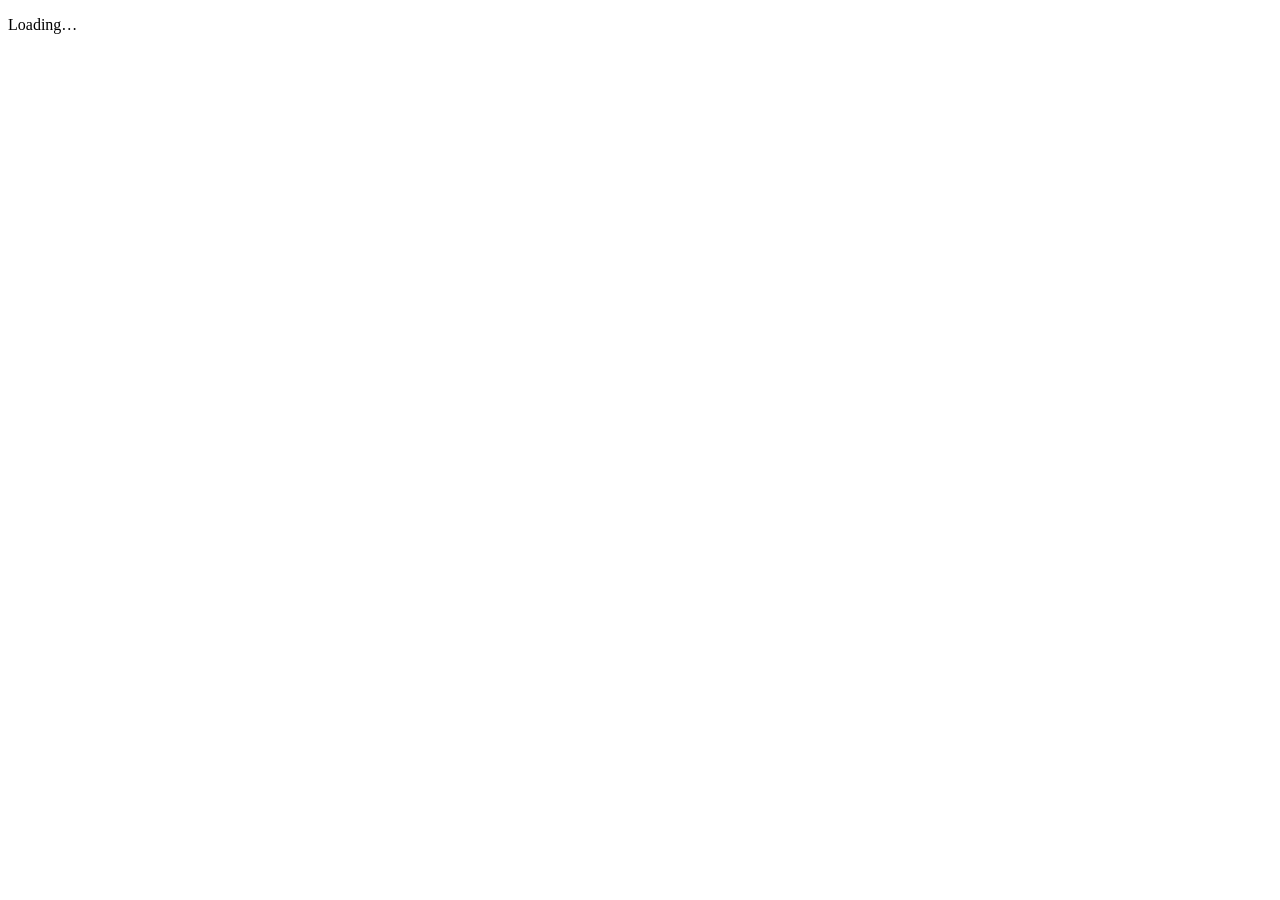
==== index.html @ d28cc846 "Add files via upload" ====
<!doctype html>
<html lang="en">
<head>
<meta charset="utf-8">
<meta name="viewport" content="width=device-width,initial-scale=1">
<meta name="theme-color" content="#0f1f3d">
<title>Uganda Smart Learning – S1 to S6 learning, exam practice and AI tutor</title>
<meta name="description" content="Learning notes, past-paper practice, timed exams and a voice tutor for Ugandan secondary students, S1 to S6.">
<link rel="stylesheet" href="css/style.css">
</head>
<body>
<main id="main" class="container" tabindex="-1"><p class="muted">Loading…</p></main>
<noscript><p class="container">Please enable JavaScript to use Uganda Smart Learning.</p></noscript>
<script src="js/data.js"></script>
<script src="js/app.js"></script>
<script src="js/p-index.js"></script>
</body>
</html>
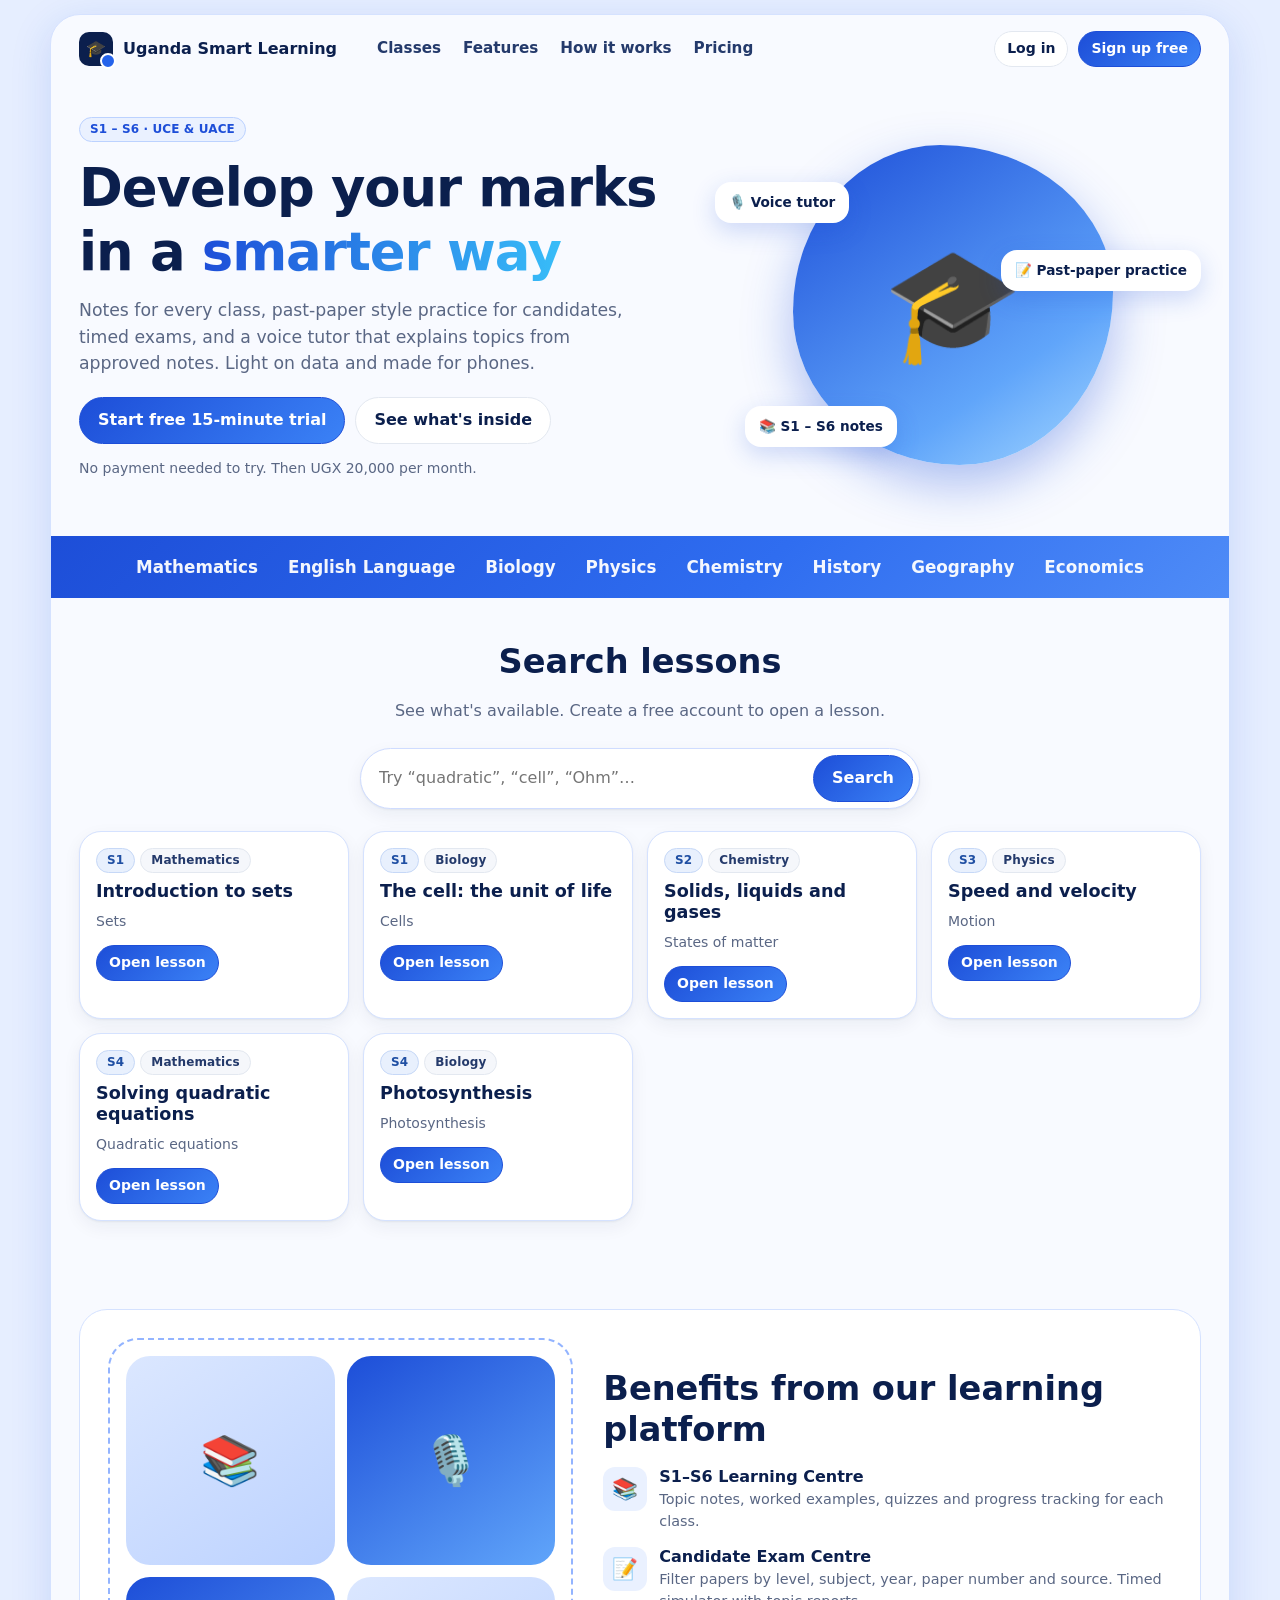
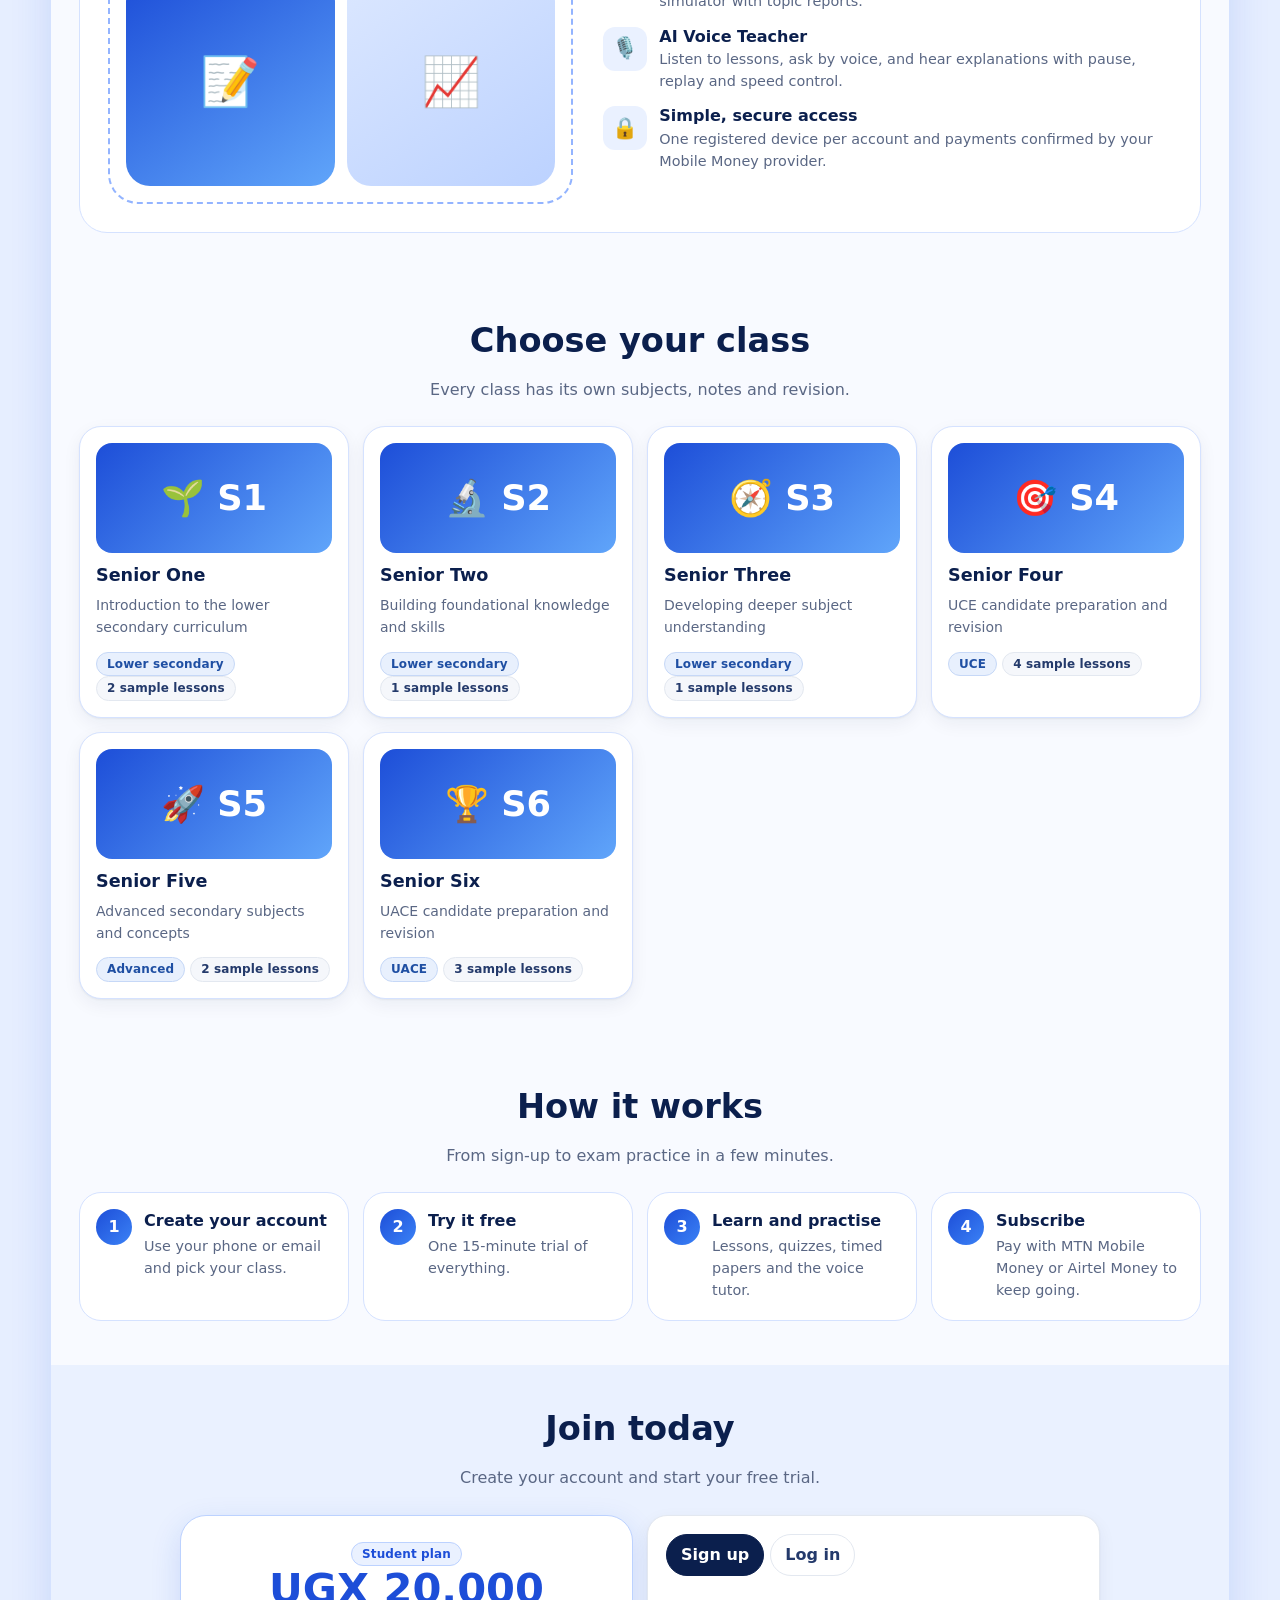
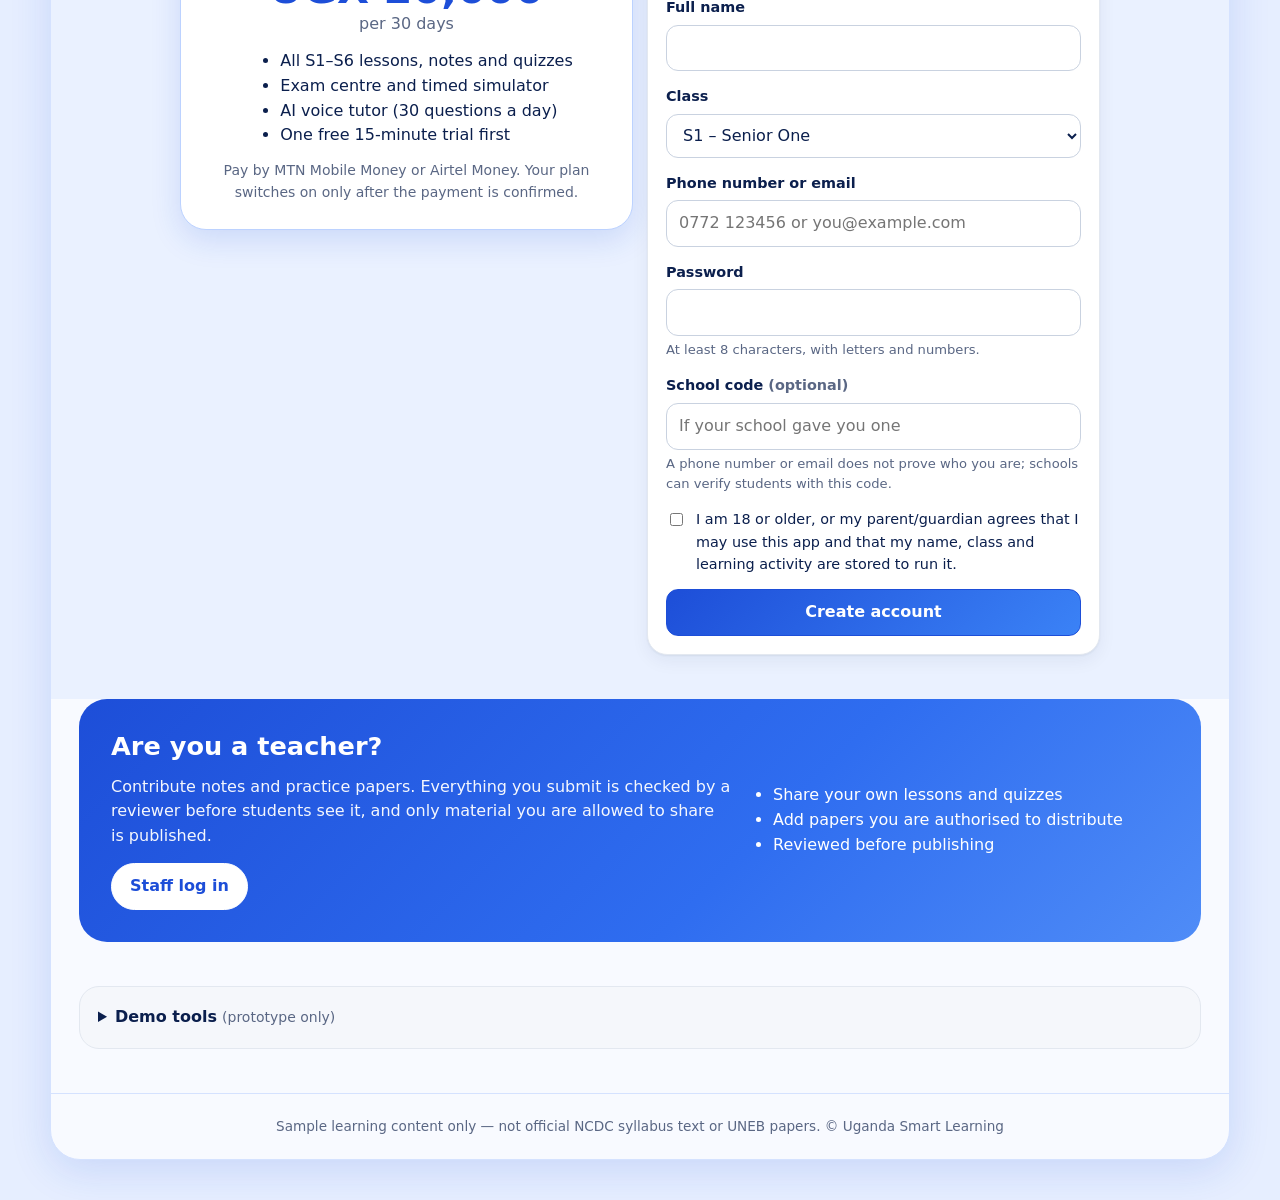
==== commit 3a85ff92: "Add files via upload" ====
--- a/index.html
+++ b/index.html
@@ -6,13 +6,1118 @@
 <meta name="theme-color" content="#0f1f3d">
 <title>Uganda Smart Learning – S1 to S6 learning, exam practice and AI tutor</title>
 <meta name="description" content="Learning notes, past-paper practice, timed exams and a voice tutor for Ugandan secondary students, S1 to S6.">
-<link rel="stylesheet" href="css/style.css">
+<style>
+/* Uganda Smart Learning — shared styles. System fonts only (low bandwidth). */
+:root{
+  --navy:#0b1f4d; --navy-2:#243a6b; --orange:#2563eb; --orange-d:#1d4ed8; --orange-soft:#eaf1ff; /* 'orange' names kept for code compatibility; the accent is now blue */
+  --bg:#ffffff; --soft:#f5f7fb; --line:#e3e8f0; --muted:#5a6784; --ok:#16794a; --ok-soft:#e6f6ee;
+  --bad:#b42318; --bad-soft:#fdecea; --warn:#8a5a00; --warn-soft:#fff6dd; --info:#1f4fa3; --info-soft:#e8f0fd;
+  --r:20px; --shadow:0 1px 2px rgba(15,31,61,.06),0 6px 18px rgba(15,31,61,.06);
+}
+*{box-sizing:border-box}
+html{-webkit-text-size-adjust:100%}
+body{margin:0;background:var(--bg);color:var(--navy);font:16px/1.55 system-ui,-apple-system,"Segoe UI",Roboto,"Helvetica Neue",Arial,sans-serif}
+h1,h2,h3,h4{line-height:1.2;margin:0 0 .5em;color:var(--navy)}
+h1{font-size:clamp(1.6rem,4.5vw,2.4rem)} h2{font-size:clamp(1.25rem,3vw,1.6rem)} h3{font-size:1.1rem}
+p{margin:0 0 .9em} a{color:var(--orange-d)} img{max-width:100%}
+.muted{color:var(--muted)} .small{font-size:.875rem} .center{text-align:center} .right{text-align:right}
+:focus-visible{outline:3px solid var(--orange);outline-offset:2px;border-radius:6px}
+.skip{position:absolute;left:-999px;top:0;background:var(--navy);color:#fff;padding:.6rem 1rem;z-index:100}
+.skip:focus{left:8px;top:8px}
+.container{width:100%;max-width:1100px;margin:0 auto;padding:0 16px}
+main.container{padding-top:20px;padding-bottom:96px;min-height:70vh}
+
+/* top bar */
+.topbar{position:sticky;top:0;z-index:40;background:#fff;border-bottom:1px solid var(--line)}
+.topbar .container{display:flex;align-items:center;gap:14px;min-height:60px}
+.brand{display:flex;align-items:center;gap:10px;font-weight:800;color:var(--navy);text-decoration:none;white-space:nowrap}
+.logo{width:34px;height:34px;border-radius:10px;background:var(--navy);color:#fff;display:grid;place-items:center;font-size:1rem;position:relative}
+.logo::after{content:"";position:absolute;right:-3px;bottom:-3px;width:12px;height:12px;border-radius:50%;background:var(--orange);border:2px solid #fff}
+.nav{display:flex;gap:4px;margin-left:12px;flex:1}
+.nav a{padding:8px 12px;border-radius:10px;color:var(--navy-2);text-decoration:none;font-weight:600;font-size:.95rem}
+.nav a:hover{background:var(--soft)} .nav a[aria-current=page]{background:var(--orange-soft);color:var(--orange-d)}
+.top-right{margin-left:auto;display:flex;align-items:center;gap:10px}
+.pill{display:inline-flex;align-items:center;gap:6px;padding:6px 12px;border-radius:999px;font-weight:700;font-size:.85rem;text-decoration:none;border:1px solid var(--line);background:var(--soft);color:var(--navy)}
+.pill.trial{background:var(--warn-soft);border-color:#f3dfa0;color:var(--warn)}
+.pill.paid{background:var(--ok-soft);border-color:#b8e3cc;color:var(--ok)}
+.pill.expired,.pill.ready{background:var(--orange-soft);border-color:#bcd2ff;color:var(--orange-d)}
+.bottomnav{display:none}
+@media (max-width:820px){
+  .nav{display:none}
+  .bottomnav{display:grid;grid-template-columns:repeat(5,1fr);position:fixed;left:0;right:0;bottom:0;background:#fff;border-top:1px solid var(--line);z-index:40;padding-bottom:env(safe-area-inset-bottom)}
+  .bottomnav a{display:flex;flex-direction:column;align-items:center;gap:2px;padding:8px 2px;min-height:56px;font-size:.72rem;font-weight:700;color:var(--muted);text-decoration:none}
+  .bottomnav a span{font-size:1.25rem;line-height:1}
+  .bottomnav a[aria-current=page]{color:var(--orange-d)}
+  .brand small{display:none}
+}
+
+/* cards, grid */
+.card{background:#fff;border:1px solid var(--line);border-radius:var(--r);padding:18px;box-shadow:var(--shadow)}
+.card.flat{box-shadow:none} .card.soft{background:var(--soft);box-shadow:none}
+.card.accent{border-color:#bcd2ff;background:linear-gradient(135deg,#eaf1ff,#f6f9ff);box-shadow:none}
+.grid{display:grid;gap:14px} .g2{grid-template-columns:repeat(2,1fr)} .g3{grid-template-columns:repeat(3,1fr)} .g4{grid-template-columns:repeat(4,1fr)}
+.auto{grid-template-columns:repeat(auto-fill,minmax(240px,1fr))}
+@media (max-width:820px){.g3,.g4{grid-template-columns:repeat(2,1fr)}}
+@media (max-width:560px){.g2,.g3,.g4{grid-template-columns:1fr}.g-keep2{grid-template-columns:repeat(2,1fr)!important}}
+.row{display:flex;gap:10px;align-items:center;flex-wrap:wrap} .between{justify-content:space-between}
+.stack>*+*{margin-top:14px} .mt{margin-top:16px} .mt2{margin-top:28px} .mb0{margin-bottom:0}
+.stat{padding:14px 16px;border:1px solid var(--line);border-radius:14px;background:#fff}
+.stat b{display:block;font-size:1.6rem;line-height:1.1} .stat span{color:var(--muted);font-size:.85rem}
+
+/* buttons & forms */
+.btn{display:inline-flex;align-items:center;justify-content:center;gap:8px;min-height:44px;padding:10px 18px;border-radius:12px;border:1px solid var(--navy);background:var(--navy);color:#fff;font:inherit;font-weight:700;cursor:pointer;text-decoration:none}
+.btn:hover{background:var(--navy-2)} .btn.orange{background:linear-gradient(135deg,#1d4ed8,#3b82f6);border-color:#1d4ed8} .btn.orange:hover{background:linear-gradient(135deg,#1e40af,#2563eb)}
+.btn.ghost{background:#fff;color:var(--navy);border-color:var(--line)} .btn.ghost:hover{background:var(--soft)}
+.btn.danger{background:var(--bad);border-color:var(--bad)} .btn.sm{min-height:36px;padding:6px 12px;font-size:.875rem;border-radius:10px}
+.btn[disabled]{opacity:.5;cursor:not-allowed} .btn.block{width:100%}
+label{display:block;font-weight:700;font-size:.9rem;margin:0 0 6px}
+input,select,textarea{width:100%;min-height:44px;padding:10px 12px;border:1px solid #c9d2e0;border-radius:12px;background:#fff;color:var(--navy);font:inherit}
+textarea{min-height:110px;resize:vertical} input[type=checkbox],input[type=radio]{width:auto;min-height:0;accent-color:var(--orange)}
+.field{margin-bottom:14px} .check{display:flex;gap:10px;align-items:flex-start;font-weight:500} .check input{margin-top:5px}
+.hint{font-size:.82rem;color:var(--muted);margin-top:4px}
+.tabs{display:flex;gap:6px;overflow-x:auto;padding-bottom:6px;margin-bottom:14px;-webkit-overflow-scrolling:touch}
+.tab{white-space:nowrap;min-height:40px;padding:8px 14px;border:1px solid var(--line);background:#fff;border-radius:999px;font:inherit;font-weight:700;color:var(--navy-2);cursor:pointer}
+.tab[aria-selected=true]{background:var(--navy);color:#fff;border-color:var(--navy)}
+
+/* badges, alerts */
+.badge{display:inline-block;padding:2px 10px;border-radius:999px;font-size:.75rem;font-weight:800;letter-spacing:.01em;background:var(--soft);color:var(--navy-2);border:1px solid var(--line);vertical-align:middle}
+.badge.ok{background:var(--ok-soft);color:var(--ok);border-color:#b8e3cc} .badge.warn{background:var(--warn-soft);color:var(--warn);border-color:#f3dfa0}
+.badge.bad{background:var(--bad-soft);color:var(--bad);border-color:#f5c2bd} .badge.info{background:var(--info-soft);color:var(--info);border-color:#c6d8f7}
+.badge.orange{background:var(--orange-soft);color:var(--orange-d);border-color:#bcd2ff}
+.alert{padding:12px 14px;border-radius:12px;border:1px solid var(--line);background:var(--soft);font-size:.92rem}
+.alert.warn{background:var(--warn-soft);border-color:#f3dfa0;color:#5f3d00} .alert.bad{background:var(--bad-soft);border-color:#f5c2bd;color:#7a1a12}
+.alert.ok{background:var(--ok-soft);border-color:#b8e3cc;color:#0e5232} .alert.info{background:var(--info-soft);border-color:#c6d8f7;color:#173a78}
+.progress{height:10px;background:var(--soft);border-radius:999px;overflow:hidden;border:1px solid var(--line)}
+.progress>i{display:block;height:100%;background:linear-gradient(90deg,#1d4ed8,#38bdf8);border-radius:999px;transition:width .3s}
+.progress.ok>i{background:var(--ok)} .progress.bad>i{background:var(--bad)}
+
+/* hero (welcome) */
+.hero{display:grid;grid-template-columns:1.15fr .85fr;gap:28px;align-items:start;padding:24px 0}
+.hero h1 span{color:var(--orange)} .hero .lead{font-size:1.1rem;color:var(--muted);max-width:34em}
+.feature{display:flex;gap:12px} .feature .ico{flex:none;width:44px;height:44px;border-radius:12px;background:var(--orange-soft);display:grid;place-items:center;font-size:1.3rem}
+.feature h3{margin:0 0 2px;font-size:1rem} .feature p{margin:0;color:var(--muted);font-size:.9rem}
+@media (max-width:820px){.hero{grid-template-columns:1fr}}
+
+/* lists & tables */
+.list{list-style:none;margin:0;padding:0} .list li{padding:12px 0;border-bottom:1px solid var(--line)} .list li:last-child{border:0}
+.item{display:flex;align-items:center;gap:12px;justify-content:space-between}
+.tablewrap{overflow-x:auto;border:1px solid var(--line);border-radius:14px}
+table{border-collapse:collapse;width:100%;font-size:.9rem} th,td{padding:10px 12px;text-align:left;border-bottom:1px solid var(--line);vertical-align:top}
+th{background:var(--soft);font-size:.8rem;text-transform:uppercase;letter-spacing:.03em;color:var(--muted)} tr:last-child td{border:0}
+.subject-card{display:block;text-decoration:none;color:inherit;border:1px solid var(--line);border-radius:14px;padding:14px;background:#fff;cursor:pointer;text-align:left;font:inherit;width:100%}
+.subject-card:hover,.subject-card[aria-pressed=true]{border-color:var(--orange);background:var(--orange-soft)}
+.crumbs{font-size:.85rem;color:var(--muted);margin-bottom:8px}
+.notes h3{margin-top:1.2em} .notes ul{padding-left:1.2em} .notes .box{background:var(--soft);border-left:4px solid var(--orange);padding:10px 14px;border-radius:8px;margin:12px 0}
+
+/* modal & toast */
+.overlay{position:fixed;inset:0;background:rgba(15,31,61,.55);display:grid;place-items:center;z-index:80;padding:16px}
+.modal{background:#fff;border-radius:18px;max-width:560px;width:100%;max-height:88vh;overflow:auto;padding:22px;box-shadow:0 20px 60px rgba(0,0,0,.3)}
+.modal.wide{max-width:820px}
+#toasts{position:fixed;left:0;right:0;bottom:76px;display:flex;flex-direction:column;align-items:center;gap:8px;z-index:90;pointer-events:none;padding:0 12px}
+.toast{pointer-events:auto;background:var(--navy);color:#fff;padding:12px 16px;border-radius:12px;max-width:520px;font-size:.92rem;box-shadow:0 8px 24px rgba(0,0,0,.25)}
+.toast.bad{background:var(--bad)} .toast.ok{background:var(--ok)}
+
+/* tutor chat */
+.chat{display:flex;flex-direction:column;gap:10px;min-height:320px;max-height:56vh;overflow-y:auto;padding:12px;background:var(--soft);border-radius:14px;border:1px solid var(--line)}
+.bubble{max-width:88%;padding:10px 14px;border-radius:16px;font-size:.96rem;white-space:pre-wrap}
+.bubble.me{align-self:flex-end;background:var(--navy);color:#fff;border-bottom-right-radius:4px}
+.bubble.bot{align-self:flex-start;background:#fff;border:1px solid var(--line);border-bottom-left-radius:4px}
+.bubble .src{display:block;margin-top:8px;font-size:.8rem;color:var(--muted);border-top:1px dashed var(--line);padding-top:6px}
+.chips{display:flex;gap:8px;flex-wrap:wrap}
+.chip{min-height:38px;padding:6px 14px;border-radius:999px;border:1px solid var(--line);background:#fff;font:inherit;font-weight:700;font-size:.88rem;color:var(--navy-2);cursor:pointer}
+.chip:hover{border-color:var(--orange);background:var(--orange-soft)}
+.mic{width:48px;height:48px;border-radius:50%;border:0;background:var(--orange);color:#fff;font-size:1.3rem;cursor:pointer;flex:none}
+.mic.on{background:var(--bad);animation:pulse 1.2s infinite}
+@keyframes pulse{50%{box-shadow:0 0 0 10px rgba(180,35,24,.15)}}
+.speechbar{display:flex;gap:8px;flex-wrap:wrap;align-items:center}
+.speechbar select{width:auto;min-height:36px;padding:4px 8px}
+
+/* quiz / exam */
+.opt{display:flex;gap:10px;align-items:flex-start;padding:12px 14px;border:1px solid var(--line);border-radius:12px;margin-bottom:8px;cursor:pointer;background:#fff;font-weight:500}
+.opt:hover{border-color:var(--orange)} .opt.sel{border-color:var(--orange);background:var(--orange-soft)}
+.opt.right{border-color:var(--ok);background:var(--ok-soft)} .opt.wrong{border-color:var(--bad);background:var(--bad-soft)}
+.opt input{margin-top:5px}
+.examtop{position:sticky;top:60px;z-index:30;background:#fff;border:1px solid var(--line);border-radius:14px;padding:10px 14px;display:flex;gap:12px;align-items:center;justify-content:space-between;flex-wrap:wrap;margin-bottom:14px}
+.timer{font-variant-numeric:tabular-nums;font-weight:800;font-size:1.2rem} .timer.low{color:var(--bad)}
+.qgrid{display:grid;grid-template-columns:repeat(auto-fill,minmax(42px,1fr));gap:6px}
+.qn{min-height:42px;border-radius:10px;border:1px solid var(--line);background:#fff;font:inherit;font-weight:700;cursor:pointer}
+.qn.done{background:var(--orange-soft);border-color:#bcd2ff} .qn.cur{background:var(--navy);color:#fff;border-color:var(--navy)} .qn.flag{outline:2px solid var(--warn)}
+.exam-layout{display:grid;grid-template-columns:1fr 260px;gap:14px;align-items:start}
+@media (max-width:820px){.exam-layout{grid-template-columns:1fr}.examtop{top:60px}}
+.model{background:var(--info-soft);border:1px solid #c6d8f7;border-radius:12px;padding:12px;margin-top:8px}
+.bar{display:grid;grid-template-columns:150px 1fr 60px;gap:10px;align-items:center;margin:8px 0;font-size:.9rem}
+@media (max-width:560px){.bar{grid-template-columns:100px 1fr 48px}}
+.demo-box{border:2px dashed #b9a06a;background:#fffbe9;border-radius:14px;padding:14px}
+.hidden{display:none!important}
+@media (prefers-reduced-motion:reduce){*{animation:none!important;transition:none!important}}
+@media print{.topbar,.bottomnav,.btn{display:none!important}}
+
+/* ===== landing page (blue take on the reference design) ===== */
+body.land{background:#e6eeff}
+.land main{padding:14px 14px 40px}
+.sheet{max-width:1180px;margin:0 auto;background:#f8faff;border-radius:30px;box-shadow:0 10px 40px rgba(29,78,216,.15);overflow:hidden;border:1px solid #d5e2ff}
+.l-nav{display:flex;align-items:center;gap:16px;padding:16px 28px}
+.l-nav .links{display:flex;gap:22px;margin-left:24px;flex:1}
+.l-nav .links a{color:var(--navy-2);text-decoration:none;font-weight:600;font-size:.95rem}
+.l-nav .links a:hover{color:var(--orange-d)}
+.l-nav .btns{display:flex;gap:10px;margin-left:auto}
+.btn.pillbtn{border-radius:999px}
+.l-hero{display:grid;grid-template-columns:1.1fr .9fr;gap:20px;padding:34px 28px 44px;align-items:center}
+.l-hero h1{font-size:clamp(2rem,5vw,3.3rem);letter-spacing:-.02em;margin-bottom:14px}
+.l-hero h1 span{background:linear-gradient(90deg,#1d4ed8,#38bdf8);-webkit-background-clip:text;background-clip:text;color:transparent}
+.l-hero .lead{color:var(--muted);font-size:1.08rem;max-width:32em}
+.l-art{position:relative;min-height:340px;display:grid;place-items:center}
+.l-art .blob{width:min(320px,80%);aspect-ratio:1;border-radius:46% 54% 48% 52%/52% 46% 54% 48%;background:linear-gradient(145deg,#1d4ed8,#60a5fa 70%,#a5d8ff);display:grid;place-items:center;font-size:7rem;box-shadow:0 20px 50px rgba(29,78,216,.35)}
+.l-art .fl{position:absolute;background:#fff;border-radius:16px;padding:10px 14px;box-shadow:0 8px 24px rgba(29,78,216,.2);font-weight:700;font-size:.85rem;display:flex;gap:8px;align-items:center}
+.fl.a{left:2%;top:14%}.fl.b{right:0;top:34%}.fl.c{left:8%;bottom:8%}
+.band{background:linear-gradient(135deg,#1d4ed8,#2f6df0 60%,#4f8cf7);color:#fff;padding:18px 28px;display:flex;gap:10px 30px;flex-wrap:wrap;justify-content:center;align-items:center;font-weight:800;font-size:1.05rem}
+.band span{opacity:.95}
+.l-sec{padding:44px 28px}
+.l-sec h2{font-size:clamp(1.5rem,3.5vw,2.1rem);text-align:center}
+.l-sec .sub{text-align:center;color:var(--muted);max-width:40em;margin:0 auto 24px}
+.searchbar{display:flex;gap:10px;max-width:560px;margin:0 auto 22px;background:#fff;border:1px solid #cfdcff;border-radius:999px;padding:6px 6px 6px 18px;box-shadow:var(--shadow)}
+.searchbar input{border:0;min-height:40px;padding:0;background:transparent;box-shadow:none}
+.searchbar input:focus{outline:none}
+.benefit{display:grid;grid-template-columns:.9fr 1.1fr;gap:30px;align-items:center;background:#fff;border:1px solid #d5e2ff;border-radius:28px;padding:28px}
+.artgrid{display:grid;grid-template-columns:1fr 1fr;gap:12px;padding:16px;border:2px dashed #93b4ff;border-radius:30px}
+.artgrid div{aspect-ratio:1;border-radius:24px;display:grid;place-items:center;font-size:3rem;background:linear-gradient(145deg,#dbe7ff,#bcd2ff)}
+.artgrid div:nth-child(2),.artgrid div:nth-child(3){background:linear-gradient(145deg,#1d4ed8,#60a5fa);color:#fff}
+.benefit .feature+.feature{margin-top:14px}
+.ccard{background:#fff;border:1px solid #d5e2ff;border-radius:22px;padding:16px;box-shadow:var(--shadow)}
+.ccard .thumb{height:110px;border-radius:16px;background:linear-gradient(135deg,#1d4ed8,#60a5fa);color:#fff;display:grid;place-items:center;font-size:2.2rem;font-weight:800;margin-bottom:12px}
+.steps{counter-reset:s}
+.step{background:#fff;border:1px solid #d5e2ff;border-radius:22px;padding:18px 18px 18px 64px;position:relative}
+.step::before{counter-increment:s;content:counter(s);position:absolute;left:16px;top:16px;width:36px;height:36px;border-radius:50%;background:linear-gradient(135deg,#1d4ed8,#3b82f6);color:#fff;display:grid;place-items:center;font-weight:800}
+.step h3{margin:0 0 4px;font-size:1rem}.step p{margin:0;color:var(--muted);font-size:.9rem}
+.cta{margin:0 28px 44px;border-radius:28px;background:linear-gradient(135deg,#1d4ed8,#2f6df0 60%,#4f8cf7);color:#fff;padding:32px;display:grid;grid-template-columns:1.2fr .8fr;gap:24px;align-items:center}
+.cta h2,.cta h3{color:#fff;text-align:left}.cta p{opacity:.95}
+.cta .btn.ghost{background:#fff;color:var(--orange-d);border-color:#fff}
+.cta ul{margin:0;padding-left:1.1em}
+.price{background:#fff;border:1px solid #bcd2ff;border-radius:26px;padding:26px;text-align:center;box-shadow:0 10px 30px rgba(29,78,216,.15)}
+.price b.big{font-size:2.6rem;display:block;color:var(--orange-d);line-height:1.1}
+.price ul{text-align:left;display:inline-block;margin:12px 0}
+#join{scroll-margin-top:16px;background:#eaf1ff}
+.l-foot{padding:22px 28px;text-align:center;color:var(--muted);font-size:.85rem;border-top:1px solid #d5e2ff}
+@media (max-width:860px){.l-nav .links{display:none}.l-nav{padding:14px 16px}.l-hero,.benefit,.cta{grid-template-columns:1fr}.l-hero{padding:20px 16px 30px}.l-sec{padding:34px 16px}.cta{margin:0 14px 30px;padding:24px}.l-art{min-height:280px}.l-art .blob{font-size:5rem}}
+
+</style>
 </head>
 <body>
 <main id="main" class="container" tabindex="-1"><p class="muted">Loading…</p></main>
 <noscript><p class="container">Please enable JavaScript to use Uganda Smart Learning.</p></noscript>
-<script src="js/data.js"></script>
-<script src="js/app.js"></script>
-<script src="js/p-index.js"></script>
+<script>
+/* Uganda Smart Learning — SAMPLE seed content.
+   Everything here is demo material written for this prototype. It is NOT official NCDC syllabus text,
+   NOT a UNEB paper and NOT an official marking scheme. Replace through the Admin dashboard. */
+(function (r) {
+  const SAMPLE = 'Sample content (not official)';
+  const classes = [
+    { id: 'S1', name: 'Senior One', level: 'Lower secondary', focus: 'Introduction to the lower secondary curriculum' },
+    { id: 'S2', name: 'Senior Two', level: 'Lower secondary', focus: 'Building foundational knowledge and skills' },
+    { id: 'S3', name: 'Senior Three', level: 'Lower secondary', focus: 'Developing deeper subject understanding' },
+    { id: 'S4', name: 'Senior Four', level: 'UCE', focus: 'UCE candidate preparation and revision' },
+    { id: 'S5', name: 'Senior Five', level: 'Advanced', focus: 'Advanced secondary subjects and concepts' },
+    { id: 'S6', name: 'Senior Six', level: 'UACE', focus: 'UACE candidate preparation and revision' }
+  ];
+  // Subject catalogue is configurable in Admin → Catalogue. This is only a starting point.
+  const subjects = [
+    { id: 'math', name: 'Mathematics', classes: ['S1', 'S2', 'S3', 'S4', 'S5', 'S6'] },
+    { id: 'eng', name: 'English Language', classes: ['S1', 'S2', 'S3', 'S4'] },
+    { id: 'bio', name: 'Biology', classes: ['S1', 'S2', 'S3', 'S4', 'S5', 'S6'] },
+    { id: 'phy', name: 'Physics', classes: ['S1', 'S2', 'S3', 'S4', 'S5', 'S6'] },
+    { id: 'chem', name: 'Chemistry', classes: ['S1', 'S2', 'S3', 'S4', 'S5', 'S6'] },
+    { id: 'hist', name: 'History', classes: ['S1', 'S2', 'S3', 'S4'] },
+    { id: 'geo', name: 'Geography', classes: ['S1', 'S2', 'S3', 'S4'] },
+    { id: 'econ', name: 'Economics', classes: ['S5', 'S6'] },
+    { id: 'gp', name: 'General Paper', classes: ['S5', 'S6'] }
+  ];
+  const orgs = [
+    { id: 'o_usl', name: 'Uganda Smart Learning (sample content)' },
+    { id: 'o_school', name: 'Sample School (demo teacher)' },
+    { id: 'o_uneb', name: 'UNEB (add only authorised papers)' },
+    { id: 'o_ncdc', name: 'NCDC (add only authorised sample assessments)' }
+  ];
+
+  const L = (id, cls, subject, topic, subtopic, title, objectives, notes, example, quiz) => ({
+    id, cls, subject, topic, subtopic, title, objectives, notes, example, quiz,
+    status: 'published', review: 'sample', source: SAMPLE, permission: 'Own sample content', submittedBy: 'system'
+  });
+
+  const lessons = [
+    L('s1-math-sets', 'S1', 'math', 'Sets', 'Basic set ideas', 'Introduction to sets',
+      ['Define a set and its elements', 'Use set notation', 'Find the union and intersection of two sets'],
+      '<p>A <b>set</b> is a well-defined collection of objects. The objects are called <b>elements</b> (or members). We list them inside curly brackets, for example <b>A = {1, 2, 3, 4}</b>.</p><h3>Notation</h3><ul><li>3 ∈ A means "3 is an element of A".</li><li>n(A) is the number of elements in A.</li><li>A ∪ B (union) contains everything that is in A or in B or in both.</li><li>A ∩ B (intersection) contains only the elements found in both sets.</li><li>∅ is the empty set, which has no elements.</li></ul><div class="box">Useful formula: n(A ∪ B) = n(A) + n(B) − n(A ∩ B)</div>',
+      'Let A = {1, 2, 3, 4} and B = {3, 4, 5}. Then A ∪ B = {1, 2, 3, 4, 5} and A ∩ B = {3, 4}. Check: n(A ∪ B) = 4 + 3 − 2 = 5.',
+      [{ q: 'How many elements are in {a, b, c, d}?', o: ['3', '4', '5', '6'], a: 1 },
+       { q: 'If A = {1, 2, 3} and B = {2, 3, 4}, what is A ∩ B?', o: ['{1, 2, 3, 4}', '{2, 3}', '{1, 4}', '{3}'], a: 1 },
+       { q: 'Which symbol means "is an element of"?', o: ['∪', '∩', '∈', '∅'], a: 2 }]),
+    L('s1-bio-cell', 'S1', 'bio', 'Cells', 'Cell structure', 'The cell: the unit of life',
+      ['Name the main parts of a cell', 'State the function of each part', 'Compare plant and animal cells'],
+      '<p>All living things are made of <b>cells</b>. Most cells have three basic parts:</p><ul><li><b>Cell membrane</b> – controls what enters and leaves the cell.</li><li><b>Cytoplasm</b> – jelly-like fluid where many chemical reactions happen.</li><li><b>Nucleus</b> – controls the activities of the cell and contains the genetic material.</li></ul><h3>Plant cells also have</h3><ul><li><b>Cell wall</b> – a rigid layer that supports the cell.</li><li><b>Chloroplasts</b> – contain chlorophyll for photosynthesis.</li><li>A large <b>vacuole</b> filled with cell sap.</li></ul>',
+      'A cell from a leaf has chloroplasts and a cell wall, so it is a plant cell. A cheek cell has neither, so it is an animal cell.',
+      [{ q: 'Which part controls the activities of the cell?', o: ['Cytoplasm', 'Nucleus', 'Cell wall', 'Vacuole'], a: 1 },
+       { q: 'Where does photosynthesis take place in a plant cell?', o: ['Nucleus', 'Cell membrane', 'Chloroplast', 'Cytoplasm'], a: 2 },
+       { q: 'Which structure is found in plant cells but not animal cells?', o: ['Cell membrane', 'Nucleus', 'Cytoplasm', 'Cell wall'], a: 3 }]),
+    L('s2-chem-states', 'S2', 'chem', 'States of matter', 'Particles and changes of state', 'Solids, liquids and gases',
+      ['Describe particle arrangement in the three states', 'Name the changes of state'],
+      '<p>Matter exists mainly as a <b>solid</b>, a <b>liquid</b> or a <b>gas</b>.</p><ul><li><b>Solid</b> – particles packed closely in fixed positions; they only vibrate.</li><li><b>Liquid</b> – particles close together but able to slide past each other.</li><li><b>Gas</b> – particles far apart and moving freely in all directions.</li></ul><h3>Changes of state</h3><ul><li>Melting: solid → liquid. Freezing: liquid → solid.</li><li>Boiling/evaporation: liquid → gas. Condensation: gas → liquid.</li><li>Sublimation: solid → gas directly (or the reverse).</li></ul>',
+      'Heating ice turns it to water (melting). Heating the water further turns it to steam (boiling).',
+      [{ q: 'What is the change from solid directly to gas called?', o: ['Melting', 'Sublimation', 'Condensation', 'Freezing'], a: 1 },
+       { q: 'Particles in a gas are…', o: ['packed in fixed positions', 'close but sliding', 'far apart and moving freely', 'not moving at all'], a: 2 },
+       { q: 'Liquid to solid is called…', o: ['Boiling', 'Melting', 'Condensation', 'Freezing'], a: 3 }]),
+    L('s3-phy-speed', 'S3', 'phy', 'Motion', 'Speed and velocity', 'Speed and velocity',
+      ['Calculate speed from distance and time', 'Distinguish speed from velocity'],
+      '<p><b>Speed</b> tells us how fast an object moves: <b>speed = distance ÷ time</b>. The SI unit is metres per second (m/s); km/h is also common.</p><p><b>Velocity</b> is speed in a stated direction, so velocity is a vector quantity while speed is a scalar.</p>',
+      'A boda-boda rider covers 150 m in 30 s. Speed = 150 ÷ 30 = 5 m/s.',
+      [{ q: 'A car travels 240 km in 3 hours. What is its average speed?', o: ['60 km/h', '70 km/h', '80 km/h', '90 km/h'], a: 2 },
+       { q: 'What is the SI unit of speed?', o: ['km/h', 'm/s', 'm', 's'], a: 1 },
+       { q: 'What does velocity have that speed does not?', o: ['Direction', 'Units', 'Time', 'Distance'], a: 0 }]),
+    L('s4-math-quad', 'S4', 'math', 'Quadratic equations', 'Solving by factorising and formula', 'Solving quadratic equations',
+      ['Solve quadratics by factorising', 'Use the quadratic formula', 'Use the discriminant'],
+      '<p>A quadratic equation has the form <b>ax² + bx + c = 0</b>.</p><h3>Factorising</h3><p>Write the expression as a product of two brackets and set each bracket to zero.</p><h3>Formula</h3><div class="box">x = (−b ± √(b² − 4ac)) ÷ 2a</div><p>The <b>discriminant</b> b² − 4ac tells us the roots: positive → two different real roots; zero → one repeated root; negative → no real roots.</p>',
+      'Solve x² − 5x + 6 = 0. Factorise: (x − 2)(x − 3) = 0, so x = 2 or x = 3.',
+      [{ q: 'Solve x² − 5x + 6 = 0.', o: ['x = 2 or 3', 'x = −2 or −3', 'x = 1 or 6', 'x = 5 or 1'], a: 0 },
+       { q: 'What is the discriminant of x² + 2x + 1?', o: ['0', '4', '8', '−4'], a: 0 },
+       { q: 'Solve x² − 9 = 0.', o: ['x = 3 only', 'x = ±3', 'x = ±9', 'x = 0'], a: 1 }]),
+    L('s4-bio-photo', 'S4', 'bio', 'Photosynthesis', 'Process and requirements', 'Photosynthesis',
+      ['State the word and chemical equation', 'List the conditions required', 'Explain what happens to the products'],
+      '<p><b>Photosynthesis</b> is the process by which green plants make glucose from carbon dioxide and water using light energy absorbed by chlorophyll.</p><div class="box">carbon dioxide + water → glucose + oxygen (light, chlorophyll)<br>6CO₂ + 6H₂O → C₆H₁₂O₆ + 6O₂</div><p>It takes place in <b>chloroplasts</b>. Excess glucose is converted to starch for storage; oxygen is released through the stomata.</p>',
+      'A plant kept in the dark cannot photosynthesise, so a leaf tested for starch after several days in darkness gives a negative result.',
+      [{ q: 'Which gas is absorbed by plants during photosynthesis?', o: ['Oxygen', 'Nitrogen', 'Carbon dioxide', 'Hydrogen'], a: 2 },
+       { q: 'Where does photosynthesis take place?', o: ['Mitochondria', 'Chloroplasts', 'Nucleus', 'Ribosomes'], a: 1 },
+       { q: 'In what form is excess glucose stored in plants?', o: ['Protein', 'Fat', 'Starch', 'Glycogen'], a: 2 }]),
+    L('s4-phy-elec', 'S4', 'phy', 'Electricity', "Ohm's law and resistors", "Ohm's law and resistance",
+      ["State Ohm's law", 'Calculate current, voltage or resistance', 'Add resistances in series'],
+      "<p><b>Ohm's law</b>: the current through a conductor is proportional to the voltage across it, provided temperature stays constant.</p><div class=\"box\">V = I × R &nbsp;(V in volts, I in amperes, R in ohms Ω)</div><p>For resistors in <b>series</b> the total resistance is the sum: R = R₁ + R₂ + …</p>",
+      'A 4 Ω resistor is connected across a 12 V supply. I = V ÷ R = 12 ÷ 4 = 3 A.',
+      [{ q: 'What current flows when 6 V is applied across 3 Ω?', o: ['1 A', '2 A', '3 A', '18 A'], a: 1 },
+       { q: 'What is the unit of resistance?', o: ['Volt', 'Ampere', 'Ohm', 'Watt'], a: 2 },
+       { q: 'Two resistors of 2 Ω and 3 Ω are in series. Total resistance?', o: ['1 Ω', '1.2 Ω', '5 Ω', '6 Ω'], a: 2 }]),
+    L('s4-chem-acids', 'S4', 'chem', 'Acids, bases and salts', 'pH and neutralisation', 'Acids, bases and salts',
+      ['Use the pH scale', 'Describe neutralisation', 'Write a simple neutralisation equation'],
+      '<p>The <b>pH scale</b> runs from 0 to 14: below 7 is acidic, 7 is neutral, above 7 is alkaline. Acids turn blue litmus red; alkalis turn red litmus blue.</p><p><b>Neutralisation</b>: acid + base → salt + water.</p><div class="box">HCl + NaOH → NaCl + H₂O</div>',
+      'Hydrochloric acid reacts with sodium hydroxide to give sodium chloride (table salt) and water.',
+      [{ q: 'What is the pH of a neutral solution?', o: ['0', '7', '10', '14'], a: 1 },
+       { q: 'HCl + NaOH produces…', o: ['NaCl and water', 'NaOH and water', 'Cl₂ and Na', 'NaCl and hydrogen'], a: 0 },
+       { q: 'Blue litmus paper in acid turns…', o: ['green', 'yellow', 'red', 'stays blue'], a: 2 }]),
+    L('s5-phy-kin', 'S5', 'phy', 'Kinematics', 'Equations of uniformly accelerated motion', 'Equations of motion',
+      ['Apply v = u + at, s = ut + ½at² and v² = u² + 2as'],
+      '<p>For motion in a straight line with <b>constant acceleration a</b>, initial velocity <b>u</b>, final velocity <b>v</b>, time <b>t</b> and displacement <b>s</b>:</p><div class="box">v = u + at<br>s = ut + ½at²<br>v² = u² + 2as</div><p>Choose the equation that contains the three quantities you know and the one you want.</p>',
+      'A car starts from rest (u = 0) with a = 2 m/s² for 5 s. v = 0 + 2×5 = 10 m/s and s = ½×2×5² = 25 m.',
+      [{ q: 'u = 2 m/s, a = 3 m/s², t = 4 s. Find v.', o: ['10 m/s', '12 m/s', '14 m/s', '16 m/s'], a: 2 },
+       { q: 'u = 0, a = 4 m/s², t = 3 s. Find s.', o: ['12 m', '18 m', '24 m', '36 m'], a: 1 },
+       { q: 'u = 0, a = 2 m/s², s = 9 m. Find v.', o: ['3 m/s', '6 m/s', '9 m/s', '18 m/s'], a: 1 }]),
+    L('s5-math-diff', 'S5', 'math', 'Differentiation', 'Differentiating powers of x', 'Introduction to differentiation',
+      ['Differentiate polynomials', 'Find the gradient of a curve at a point'],
+      '<p>The <b>derivative</b> dy/dx gives the gradient of a curve. For powers of x:</p><div class="box">If y = xⁿ then dy/dx = n·xⁿ⁻¹</div><p>The derivative of a constant is 0, and each term of a polynomial is differentiated separately.</p>',
+      'y = 3x⁴ − 2x² + 5 gives dy/dx = 12x³ − 4x. At x = 1 the gradient is 12 − 4 = 8.',
+      [{ q: 'Differentiate y = x³.', o: ['x²', '3x²', '3x', 'x⁴/4'], a: 1 },
+       { q: 'Differentiate y = 5x.', o: ['5', '5x', 'x', '0'], a: 0 },
+       { q: 'What is the derivative of a constant?', o: ['1', 'The constant', '0', 'x'], a: 2 }]),
+    L('s6-math-integ', 'S6', 'math', 'Integration', 'Integrating powers of x', 'Introduction to integration',
+      ['Integrate powers of x', 'Evaluate a definite integral'],
+      '<p>Integration reverses differentiation:</p><div class="box">∫ xⁿ dx = xⁿ⁺¹ ÷ (n + 1) + C &nbsp;(n ≠ −1)</div><p>For a <b>definite integral</b> from a to b, integrate, then subtract the value at a from the value at b. The constant C cancels out.</p>',
+      '∫₀² 3x² dx = [x³] from 0 to 2 = 8 − 0 = 8.',
+      [{ q: '∫ 2x dx =', o: ['x² + C', '2x² + C', 'x + C', '2 + C'], a: 0 },
+       { q: '∫₀¹ x dx =', o: ['1', '1/2', '2', '0'], a: 1 },
+       { q: '∫₀² 3x² dx =', o: ['4', '6', '8', '12'], a: 2 }]),
+    L('s6-chem-equil', 'S6', 'chem', 'Chemical equilibrium', "Le Chatelier's principle", 'Chemical equilibrium',
+      ['Describe dynamic equilibrium', "Apply Le Chatelier's principle"],
+      "<p>In a reversible reaction at <b>dynamic equilibrium</b> the forward and reverse reaction rates are equal, so concentrations stay constant.</p><p><b>Le Chatelier's principle</b>: if a change is imposed on a system at equilibrium, the position shifts to oppose the change.</p><ul><li>Raising pressure favours the side with fewer moles of gas.</li><li>A catalyst speeds up both directions equally and does <b>not</b> change the position of equilibrium.</li></ul>",
+      'N₂ + 3H₂ ⇌ 2NH₃: 4 moles of gas on the left and 2 on the right, so higher pressure shifts the equilibrium to the right.',
+      [{ q: 'What effect does a catalyst have on the position of equilibrium?', o: ['Shifts right', 'Shifts left', 'None', 'Stops the reaction'], a: 2 },
+       { q: 'At equilibrium, the forward rate is…', o: ['greater than the reverse', 'less than the reverse', 'equal to the reverse', 'zero'], a: 2 },
+       { q: 'Increasing pressure on N₂ + 3H₂ ⇌ 2NH₃ shifts the position…', o: ['to the right', 'to the left', 'not at all', 'to the left then right'], a: 0 }]),
+    L('s6-bio-enzymes', 'S6', 'bio', 'Enzymes', 'Properties and factors', 'Enzymes',
+      ['State what enzymes are', 'Explain the effect of temperature and pH'],
+      '<p><b>Enzymes</b> are biological catalysts made of protein. Each enzyme has an <b>active site</b> whose shape fits a specific substrate (lock-and-key model).</p><ul><li>Rate rises with temperature up to an optimum.</li><li>Above the optimum the enzyme is <b>denatured</b>: the active site changes shape and the substrate no longer fits.</li><li>Each enzyme works best at an optimum pH.</li></ul>',
+      'Amylase in saliva breaks starch down to maltose. Boiling it first destroys its activity.',
+      [{ q: 'Enzymes are made of…', o: ['Lipids', 'Proteins', 'Carbohydrates', 'Minerals'], a: 1 },
+       { q: 'What happens to an enzyme at very high temperature?', o: ['It works faster', 'It is denatured', 'It becomes a substrate', 'Nothing'], a: 1 },
+       { q: 'The substrate binds to the…', o: ['active site', 'cell wall', 'nucleus', 'membrane'], a: 0 }])
+  ];
+
+  const M = (id, topic, marks, text, o, a) => ({ id, type: 'mcq', topic, marks, text, o, a });
+  const S = (id, topic, marks, text, model) => ({ id, type: 'struct', topic, marks, text, model });
+  const P = (o) => Object.assign({
+    level: '', org: 'Uganda Smart Learning (sample content)', category: 'AI-generated practice', hasGuide: true,
+    verified: false, permission: 'Own sample content', reviewer: 'Not yet human-verified', status: 'published',
+    submittedBy: 'system', createdAt: 0, instructions: 'Answer all questions. This is sample practice material, not an official UNEB paper.'
+  }, o);
+
+  const papers = [
+    P({ id: 'p-s4-math-1', title: 'SAMPLE Mathematics Practice – Paper 1', cls: 'S4', subject: 'math', year: 2026, paperNo: 1, duration: 20,
+      questions: [
+        M('q1', 'Quadratic equations', 2, 'Solve x² − 7x + 12 = 0.', ['x = 3 or 4', 'x = −3 or −4', 'x = 2 or 6', 'x = 1 or 12'], 0),
+        M('q2', 'Algebra', 2, 'Simplify 3(x + 2) − 2x.', ['x + 6', '5x + 6', 'x + 2', '5x + 2'], 0),
+        M('q3', 'Sets', 2, 'If A = {1, 2, 3} and B = {3, 4}, find A ∪ B.', ['{3}', '{1, 2, 3, 4}', '{1, 2, 4}', '{1, 2, 3}'], 1),
+        M('q4', 'Indices', 2, 'Evaluate 2³ × 2².', ['10', '32', '64', '12'], 1),
+        M('q5', 'Coordinate geometry', 2, 'Find the gradient of the line through (0, 1) and (2, 5).', ['1', '2', '3', '4'], 1),
+        S('q6', 'Quadratic equations', 4, 'Solve 2x² + 3x − 2 = 0.', 'Factorise: (2x − 1)(x + 2) = 0, so x = 1/2 or x = −2.\nCheck x = −2: 2(4) − 6 − 2 = 0 ✓.'),
+        S('q7', 'Quadratic equations', 3, 'A rectangle has length (x + 3) cm and width x cm. Its area is 40 cm². Form and solve an equation to find x.', 'x(x + 3) = 40 → x² + 3x − 40 = 0 → (x + 8)(x − 5) = 0.\nx cannot be negative, so x = 5 cm (length 8 cm). Check: 5 × 8 = 40 ✓.')
+      ] }),
+    P({ id: 'p-s4-bio-1', title: 'SAMPLE Biology Practice – Paper 1 (objective)', cls: 'S4', subject: 'bio', year: 2026, paperNo: 1, duration: 10,
+      questions: [
+        M('q1', 'Photosynthesis', 1, 'Which organelle is the site of photosynthesis?', ['Mitochondrion', 'Chloroplast', 'Nucleus', 'Ribosome'], 1),
+        M('q2', 'Diffusion and osmosis', 1, 'Movement of water across a semi-permeable membrane from a dilute to a concentrated solution is called…', ['Diffusion', 'Osmosis', 'Active transport', 'Transpiration'], 1),
+        M('q3', 'Transport in animals', 1, 'Which blood cells carry oxygen?', ['White blood cells', 'Platelets', 'Red blood cells', 'Plasma'], 2),
+        M('q4', 'Nutrition', 1, 'Which enzyme in saliva digests starch?', ['Pepsin', 'Lipase', 'Amylase', 'Trypsin'], 2),
+        M('q5', 'Plant structure', 1, 'A main function of roots is to…', ['make food', 'absorb water and mineral salts', 'attract insects', 'store oxygen'], 1)
+      ] }),
+    P({ id: 'p-s4-bio-2', title: 'SAMPLE Biology Practice – Paper 2 (structured)', cls: 'S4', subject: 'bio', year: 2026, paperNo: 2, duration: 20,
+      questions: [
+        S('q1', 'Diffusion and osmosis', 3, 'Define diffusion and give one example in living organisms.', 'Diffusion is the net movement of particles from a region of higher concentration to a region of lower concentration, down a concentration gradient.\nExample: oxygen moving from the alveoli into the blood.'),
+        S('q2', 'Photosynthesis', 4, 'Write the word equation for photosynthesis and name two conditions required.', 'carbon dioxide + water → glucose + oxygen (in light, using chlorophyll).\nAny two: light, chlorophyll, carbon dioxide, water.'),
+        S('q3', 'Enzymes', 3, 'Explain why enzymes stop working at very high temperatures.', 'High temperature changes the shape of the active site (denaturation), so the substrate no longer fits and the enzyme cannot catalyse the reaction.')
+      ] }),
+    P({ id: 'p-s6-phy-1', title: 'SAMPLE Physics Practice – Paper 1', cls: 'S6', subject: 'phy', year: 2026, paperNo: 1, duration: 15,
+      questions: [
+        M('q1', 'Kinematics', 2, 'A car accelerates from rest at 2 m/s² for 5 s. Its final velocity is…', ['5 m/s', '10 m/s', '15 m/s', '25 m/s'], 1),
+        M('q2', 'Kinematics', 2, 'The distance travelled by the car in that time is…', ['10 m', '20 m', '25 m', '50 m'], 2),
+        M('q3', 'Dynamics', 1, 'The SI unit of force is the…', ['joule', 'newton', 'watt', 'pascal'], 1),
+        M('q4', 'Electricity', 2, 'A 4 Ω resistor across a 12 V supply carries a current of…', ['0.33 A', '3 A', '8 A', '48 A'], 1),
+        M('q5', 'Dynamics', 1, 'Which of these is a vector quantity?', ['Mass', 'Speed', 'Energy', 'Velocity'], 3),
+        S('q6', 'Dynamics', 4, 'A body of mass 2 kg accelerates at 3 m/s². Calculate the resultant force and state Newton\'s second law.', 'F = ma = 2 × 3 = 6 N.\nNewton\'s second law: the resultant force on a body is proportional to its rate of change of momentum; for constant mass F = ma.')
+      ] }),
+    P({ id: 'p-s4-chem-1-mock', title: 'SAMPLE Chemistry Teacher Mock – Paper 1 (no marking guide)', cls: 'S4', subject: 'chem', year: 2025, paperNo: 1, duration: 8,
+      org: 'Sample School (demo teacher)', category: 'Teacher-created assessment', hasGuide: false, permission: 'Own sample content',
+      reviewer: 'Reviewed (sample data)', verified: true,
+      questions: [
+        { id: 'q1', type: 'mcq', topic: 'Acids, bases and salts', marks: 1, text: 'What is the pH of pure water at 25 °C?', o: ['1', '7', '10', '14'] },
+        { id: 'q2', type: 'mcq', topic: 'Atomic structure', marks: 1, text: 'The atomic number of an element is the number of its…', o: ['neutrons', 'protons', 'electrons plus neutrons', 'shells'] },
+        { id: 'q3', type: 'mcq', topic: 'Acids, bases and salts', marks: 1, text: 'Which gas forms when zinc reacts with dilute hydrochloric acid?', o: ['Oxygen', 'Carbon dioxide', 'Hydrogen', 'Chlorine'] }
+      ] }),
+    P({ id: 'p-s6-chem-1-pending', title: 'SAMPLE Chemistry Contributor Submission – Paper 1', cls: 'S6', subject: 'chem', year: 2026, paperNo: 1, duration: 6,
+      org: 'Sample School (demo teacher)', category: 'Teacher-created assessment', status: 'pending', verified: false, reviewer: 'Pending review',
+      submittedBy: 'teacher@usl.demo', permission: 'Own sample content',
+      questions: [
+        M('q1', 'Chemical equilibrium', 1, 'A catalyst changes the position of equilibrium.', ['True', 'False'], 1),
+        M('q2', 'Chemical equilibrium', 1, 'At dynamic equilibrium the forward and reverse rates are…', ['equal', 'zero', 'different', 'increasing'], 0)
+      ] })
+  ];
+
+  r.USL_DATA = { classes, subjects, orgs, lessons, papers, SAMPLE };
+})(typeof window !== 'undefined' ? window : globalThis);
+
+</script>
+<script>
+/* Uganda Smart Learning — shared engine.
+   IMPORTANT: this prototype has no real backend. `Server` below simulates one inside the browser
+   (localStorage) so every rule can be seen working: trial, subscription, device lock, roles, review,
+   payment verification. For production, replace each Server method with a call to a real API
+   (FastAPI/NestJS + PostgreSQL) — the page code only talks to `Server`, never to storage directly. */
+(function (root) {
+  'use strict';
+  const KEY = 'usl_db_v1', TOK = 'usl_token', DEV = 'usl_device', DAY = 864e5;
+  /* Storage that never throws: some browsers/previews block localStorage. Fall back to memory (works for this page only). */
+  const LS = (function () {
+    try { const t = '__usl_t'; root.localStorage.setItem(t, '1'); root.localStorage.removeItem(t); return root.localStorage; } catch (e) { /* blocked */ }
+    const m = {}; root.USL_STORAGE_BLOCKED = true;
+    return { getItem: k => (k in m ? m[k] : null), setItem: (k, v) => { m[k] = String(v); }, removeItem: k => { delete m[k]; } };
+  })();
+  const isBrowser = typeof document !== 'undefined';
+  const DEFAULT_CFG = { price: 20000, currency: 'UGX', days: 30, trialMinutes: 15, sandbox: true, aiDailyLimit: 30, aiCostPerCall: 30, payNumber: '0773014995', whatsappNumber: '0773014995', whatsappNotify: true };
+  const CATEGORIES = ['Official UNEB past paper', 'NCDC sample assessment', 'School mock', 'Teacher-created assessment', 'Licensed publisher material', 'AI-generated practice'];
+  const PERMS = ['Own content (author holds the rights)', 'Licensed / written permission held', 'Authorised by UNEB / NCDC', 'Permission pending'];
+  const ROLE_PERMS = { admin: ['*'], reviewer: ['review', 'submit'], contributor: ['submit'], student: [] };
+
+  const $ = (s, r) => (r || document).querySelector(s);
+  const $$ = (s, r) => [...(r || document).querySelectorAll(s)];
+  const esc = s => String(s == null ? '' : s).replace(/[&<>"']/g, c => ({ '&': '&amp;', '<': '&lt;', '>': '&gt;', '"': '&quot;', "'": '&#39;' }[c]));
+  const now = () => Date.now();
+  const clone = o => JSON.parse(JSON.stringify(o));
+  const hex = b => [...new Uint8Array(b)].map(x => x.toString(16).padStart(2, '0')).join('');
+  const rnd = n => { const a = new Uint8Array(n); (root.crypto || {}).getRandomValues ? root.crypto.getRandomValues(a) : a.forEach((_, i) => a[i] = Math.floor(Math.random() * 256)); return hex(a); };
+  const uid = p => p + '_' + rnd(5);
+  const err = m => ({ ok: false, error: m });
+  const okr = (o) => Object.assign({ ok: true }, o || {});
+  const fmtUGX = n => 'UGX ' + Number(n).toLocaleString('en-US');
+  const fmtDate = t => t ? new Date(t).toLocaleString('en-GB', { day: '2-digit', month: 'short', year: 'numeric', hour: '2-digit', minute: '2-digit' }) : '—';
+  const fmtMs = ms => { ms = Math.max(0, ms); const s = Math.floor(ms / 1000), d = Math.floor(s / 86400); if (d >= 1) return d + 'd ' + Math.floor((s % 86400) / 3600) + 'h'; const h = Math.floor(s / 3600), m = Math.floor((s % 3600) / 60), x = s % 60; return (h ? h + ':' + String(m).padStart(2, '0') : m) + ':' + String(x).padStart(2, '0'); };
+  const today = () => new Date().toISOString().slice(0, 10);
+
+  /* ---------- crypto ---------- */
+  async function hash(pw, salt) {
+    try {
+      if (root.crypto && root.crypto.subtle) {
+        const k = await root.crypto.subtle.importKey('raw', new TextEncoder().encode(pw), 'PBKDF2', false, ['deriveBits']);
+        const b = await root.crypto.subtle.deriveBits({ name: 'PBKDF2', salt: new TextEncoder().encode(salt), iterations: 100000, hash: 'SHA-256' }, k, 256);
+        return 'p1:' + hex(b);
+      }
+    } catch (e) { /* fall through */ }
+    let h = 5381; const s = salt + pw; for (let i = 0; i < s.length; i++) h = ((h << 5) + h + s.charCodeAt(i)) | 0;
+    return 'w0:' + (h >>> 0).toString(16); // weak fallback for insecure contexts; production uses Argon2/bcrypt server-side
+  }
+  async function sha(s) {
+    if (root.crypto && root.crypto.subtle) return hex(await root.crypto.subtle.digest('SHA-256', new TextEncoder().encode(s)));
+    let h = 5381; for (let i = 0; i < s.length; i++) h = ((h << 5) + h + s.charCodeAt(i)) | 0; return 'w0:' + (h >>> 0).toString(16);
+  }
+
+  /* ---------- storage ---------- */
+  let db = null;
+  const load = () => { try { db = JSON.parse(LS.getItem(KEY)); } catch (e) { db = null; } if (db) { db.cfg = Object.assign({}, DEFAULT_CFG, db.cfg); db.outbox = db.outbox || []; } return db; };
+  const save = () => LS.setItem(KEY, JSON.stringify(db));
+  const audit = (action, userId, detail) => { db.audit.unshift({ id: uid('a'), at: now(), action, userId: userId || null, detail: detail || '' }); if (db.audit.length > 500) db.audit.length = 500; };
+  /* WhatsApp: a browser cannot send WhatsApp messages by itself. The server queues each message here;
+     in production a backend job sends it through the WhatsApp Business Cloud API (or a provider such as Twilio).
+     In this prototype the Admin → Outbox tab shows the queue with a one-tap "Send on WhatsApp" button. */
+  function queueWhatsApp(kind, text, paymentId) {
+    if (!db.cfg.whatsappNotify) return; const to = normContact(db.cfg.whatsappNumber); if (!to || to.includes('@')) return;
+    db.outbox.unshift({ id: uid('wa'), channel: 'whatsapp', to, kind, text, paymentId: paymentId || null, at: now(), status: 'queued' });
+    if (db.outbox.length > 300) db.outbox.length = 300;
+  }
+  function payMessage(p, kind) {
+    const u = db.users.find(x => x.id === p.userId) || {}, c = (db.classes.find(x => x.id === u.classId) || {}).id || '—', s = db.subs.find(x => x.paymentId === p.id);
+    if (kind === 'reversed') return '⚠️ Payment reversed\nStudent: ' + u.name + ' (' + c + ')\nAmount: ' + fmtUGX(p.amount) + '\nRef: ' + p.ref + '\nAccess for this payment was removed.';
+    return '✅ New subscription\nStudent: ' + u.name + ' (' + c + ')\nContact: ' + u.contact + '\nAmount: ' + fmtUGX(p.amount) + ' via ' + p.provider + '\nRef: ' + p.ref + (p.txId ? '\nProvider tx: ' + p.txId : '') + '\nActive until: ' + (s ? new Date(s.expires).toLocaleDateString('en-GB', { day: '2-digit', month: 'short', year: 'numeric' }) : '—');
+  }
+  const notify = (userId, msg) => db.notifications.unshift({ id: uid('n'), userId, msg, at: now(), read: false });
+
+  async function seed() {
+    const D = root.USL_DATA;
+    const staff = [['admin@usl.demo', 'Admin User', 'admin', 'Admin@123'], ['reviewer@usl.demo', 'Reviewer Demo', 'reviewer', 'Review@123'], ['teacher@usl.demo', 'Teacher Demo', 'contributor', 'Teach@123']];
+    const users = [];
+    for (const [c, n, role, pw] of staff) {
+      const salt = uid('s');
+      users.push({ id: uid('u'), role, name: n, contact: c, classId: null, subjects: [], salt, pw: await hash(pw, salt), verified: true, status: 'active', createdAt: now(), deviceId: null, deviceSince: null, trialStartedAt: null, trialEndsAt: null, dailyGoal: 2, failed: 0, lockUntil: 0 });
+    }
+    const teacher = users.find(u => u.role === 'contributor');
+    const papers = clone(D.papers).map(p => { p.createdAt = now(); p.level = (D.classes.find(c => c.id === p.cls) || {}).level || ''; if (p.submittedBy !== 'system') p.submittedBy = teacher.id; return p; });
+    const lessons = clone(D.lessons);
+    const syllabus = [];
+    D.subjects.forEach(s => s.classes.forEach(c => syllabus.push({ classId: c, subjectId: s.id, ref: '', version: '', note: '' })));
+    db = { v: 1, cfg: Object.assign({}, DEFAULT_CFG), classes: clone(D.classes), subjects: clone(D.subjects), orgs: clone(D.orgs), lessons, papers, syllabus, users, sessions: {}, otps: {}, subs: [], payments: [], progress: {}, attempts: [], aiUsage: {}, notifications: [], reviews: [], audit: [], secret: rnd(16) };
+    audit('system.seeded', null, 'Sample content loaded');
+  }
+  const ready = (async () => { load(); if (!db || db.v !== 1) { await seed(); save(); } })();
+
+  /* ---------- helpers ---------- */
+  function normContact(c) {
+    c = (c || '').trim().toLowerCase();
+    if (/^[^\s@]+@[^\s@]+\.[^\s@]{2,}$/.test(c)) return c;
+    const d = c.replace(/[\s\-()]/g, ''); const m = d.match(/^(?:\+?256|0)(7\d{8})$/);
+    return m ? '+256' + m[1] : null;
+  }
+  const pwOk = p => typeof p === 'string' && p.length >= 8 && /[A-Za-z]/.test(p) && /\d/.test(p);
+  const can = (u, perm) => { const p = ROLE_PERMS[u.role] || []; return p.includes('*') || p.includes(perm); };
+  const deviceId = () => { let d = LS.getItem(DEV); if (!d) { d = uid('dev'); LS.setItem(DEV, d); } return d; };
+  function makeOtp(contact, purpose) {
+    const a = new Uint32Array(1); root.crypto && root.crypto.getRandomValues ? root.crypto.getRandomValues(a) : (a[0] = Math.floor(Math.random() * 4e9));
+    const code = String(100000 + (a[0] % 900000));
+    db.otps[contact + '|' + purpose] = { code, exp: now() + 10 * 60000, tries: 0 };
+    return code; // DEMO ONLY: in production this is sent by SMS/email and never returned to the browser
+  }
+  function checkOtp(contact, purpose, code) {
+    const k = contact + '|' + purpose, o = db.otps[k];
+    if (!o || o.exp < now()) return 'The code has expired. Request a new one.';
+    if (o.tries >= 5) return 'Too many wrong codes. Request a new one.';
+    if (String(code).trim() !== o.code) { o.tries++; return 'That code is not correct.'; }
+    delete db.otps[k]; return null;
+  }
+  function startSession(u) {
+    Object.keys(db.sessions).forEach(t => { if (db.sessions[t].userId === u.id) delete db.sessions[t]; }); // one active session per account
+    const t = rnd(24); db.sessions[t] = { userId: u.id, deviceId: u.deviceId, at: now() };
+    LS.setItem(TOK, t); audit('login.ok', u.id, 'device ' + u.deviceId.slice(-6)); save();
+    return okr({ role: u.role });
+  }
+  function sessionUser() {
+    load(); if (!db) return { reason: '' };
+    const t = LS.getItem(TOK), s = t && db.sessions[t];
+    if (!s) return { reason: t ? 'Your session ended. Please log in again.' : '' };
+    const u = db.users.find(x => x.id === s.userId);
+    if (!u || u.status !== 'active') return { reason: 'This account is not active.' };
+    if (s.deviceId !== u.deviceId || s.deviceId !== deviceId()) return { reason: 'This account is now active on another device. Log in again to switch back.' };
+    return { user: u, session: s };
+  }
+  function auth(perm) {
+    const r = sessionUser(); if (!r.user) return { e: err('Please log in.') };
+    if (perm && !can(r.user, perm)) { audit('permission.denied', r.user.id, perm); save(); return { e: err('You do not have permission to do that.') }; }
+    return { u: r.user };
+  }
+  function accessOf(u) {
+    if (!u) return { state: 'none' };
+    if (u.role !== 'student') return { state: 'staff' };
+    const t = now();
+    const sub = db.subs.filter(s => s.userId === u.id && s.status === 'active' && s.expires > t).sort((a, b) => b.expires - a.expires)[0];
+    if (sub) return { state: 'paid', expires: sub.expires, msLeft: sub.expires - t };
+    const hadSub = db.subs.some(s => s.userId === u.id);
+    if (u.trialStartedAt) { const left = u.trialEndsAt - t; if (left > 0) return { state: 'trial', msLeft: left }; return { state: 'expired', hadSub }; }
+    return hadSub ? { state: 'expired', hadSub } : { state: 'trial_ready' };
+  }
+  const allowed = a => ['paid', 'trial', 'staff'].includes(a.state);
+  const requireAccess = u => { const a = accessOf(u); return allowed(a) ? null : err('A subscription or active trial is required.'); };
+
+  function textToHtml(t) {
+    const out = []; let list = false;
+    String(t || '').split(/\n/).forEach(line => {
+      const l = line.trim();
+      if (/^[-*•]\s+/.test(l)) { if (!list) { out.push('<ul>'); list = true; } out.push('<li>' + esc(l.replace(/^[-*•]\s+/, '')) + '</li>'); }
+      else { if (list) { out.push('</ul>'); list = false; } if (l) out.push('<p>' + esc(l) + '</p>'); }
+    });
+    if (list) out.push('</ul>'); return out.join('');
+  }
+  function parseQuestions(text, needKeys) {
+    const qs = [], errors = [];
+    String(text || '').split(/\n/).map(s => s.trim()).filter(Boolean).forEach((line, i) => {
+      const p = line.split('|').map(s => s.trim()); const n = 'Line ' + (i + 1) + ': ';
+      const type = (p[0] || '').toUpperCase();
+      if (type !== 'MCQ' && type !== 'STRUCT') return errors.push(n + 'start with MCQ or STRUCT.');
+      const marks = parseInt(p[2], 10); if (!(marks > 0 && marks <= 50)) return errors.push(n + 'marks must be 1–50.');
+      if (!p[1] || !p[3]) return errors.push(n + 'topic and question text are required.');
+      const q = { id: 'q' + (qs.length + 1), type: type === 'MCQ' ? 'mcq' : 'struct', topic: p[1], marks, text: p[3] };
+      if (type === 'MCQ') {
+        q.o = (p[4] || '').split(';;').map(s => s.trim()).filter(Boolean);
+        if (q.o.length < 2) return errors.push(n + 'give at least two options separated by ;;');
+        if (p[5]) { const a = parseInt(p[5], 10) - 1; if (!(a >= 0 && a < q.o.length)) return errors.push(n + 'answer number is outside the options.'); q.a = a; }
+        else if (needKeys) return errors.push(n + 'a marking guide was promised, so give the correct option number.');
+      } else {
+        if (p[4]) q.model = p.slice(4).join(' | ').replace(/\\n/g, '\n'); else if (needKeys) return errors.push(n + 'a marking guide was promised, so give a model answer.');
+      }
+      qs.push(q);
+    });
+    return { questions: qs, errors };
+  }
+  function parseQuiz(text) {
+    const qs = [], errors = [];
+    String(text || '').split(/\n/).map(s => s.trim()).filter(Boolean).forEach((line, i) => {
+      const p = line.split('|').map(s => s.trim()), o = (p[1] || '').split(';;').map(s => s.trim()).filter(Boolean), a = parseInt(p[2], 10) - 1;
+      if (!p[0] || o.length < 2 || !(a >= 0 && a < o.length)) return errors.push('Quiz line ' + (i + 1) + ': use  question | A ;; B ;; C | correct option number');
+      qs.push({ q: p[0], o, a });
+    });
+    return { quiz: qs, errors };
+  }
+
+  /* ---------- the simulated server ---------- */
+  const Server = {
+    async register(f) {
+      const name = (f.name || '').trim(), contact = normContact(f.contact);
+      if (name.length < 2) return err('Enter your full name.');
+      if (!contact) return err('Enter a valid email address or Ugandan phone number (e.g. 0772 123456).');
+      if (!pwOk(f.password)) return err('Password needs at least 8 characters with letters and numbers.');
+      if (!f.consent) return err('Please confirm you are 18+, or that a parent/guardian consents to your use of this app.');
+      const salt = uid('s'), pw = await hash(f.password, salt);
+      await ready; load();
+      if (!db.classes.find(c => c.id === f.classId)) return err('Choose your class.');
+      if (db.users.find(u => u.contact === contact)) return err('An account with this contact already exists. Please log in.');
+      const u = { id: uid('u'), role: 'student', name, contact, classId: f.classId, subjects: [], schoolCode: (f.schoolCode || '').trim(), salt, pw, verified: false, status: 'active', createdAt: now(), consentAt: now(), deviceId: null, deviceSince: null, trialStartedAt: null, trialEndsAt: null, dailyGoal: 2, failed: 0, lockUntil: 0 };
+      db.users.push(u); const code = makeOtp(contact, 'verify'); audit('user.registered', u.id, contact); save();
+      return okr({ contact, demoOtp: code });
+    },
+    async resendCode(contact, purpose) { contact = normContact(contact); load(); const u = db.users.find(x => x.contact === contact); if (!u) return err('Unknown account.'); const c = makeOtp(contact, purpose || 'verify'); save(); return okr({ demoOtp: c }); },
+    async verifyRegistration(contact, code) {
+      contact = normContact(contact); load(); const u = db.users.find(x => x.contact === contact); if (!u) return err('Unknown account.');
+      const e = checkOtp(contact, 'verify', code); if (e) { save(); return err(e); }
+      u.verified = true; u.deviceId = deviceId(); u.deviceSince = now(); audit('user.verified', u.id); notify(u.id, 'Welcome! Your account is verified. You can start your free 15-minute trial from the dashboard.');
+      return startSession(u);
+    },
+    async login(contact, password) {
+      const c = normContact(contact); if (!c) return err('Enter the email or phone number you registered with.');
+      await ready; load(); let u = db.users.find(x => x.contact === c);
+      if (u && u.lockUntil > now()) return err('Too many attempts. Try again in ' + Math.ceil((u.lockUntil - now()) / 1000) + ' seconds.');
+      const good = u ? (await hash(password || '', u.salt)) === u.pw : false;
+      load(); u = u && db.users.find(x => x.id === u.id);
+      if (!u || !good) {
+        if (u) { u.failed++; audit('login.failed', u.id); if (u.failed >= 5) { u.lockUntil = now() + 60000; u.failed = 0; audit('login.locked', u.id, '5 failed attempts'); notify(u.id, 'Several wrong password attempts were made on your account.'); } save(); }
+        return err('Incorrect contact or password.');
+      }
+      if (u.status !== 'active') return err('This account is suspended. Please contact support.');
+      if (!u.verified) { const code = makeOtp(c, 'verify'); save(); return okr({ needsVerify: true, contact: c, demoOtp: code }); }
+      u.failed = 0; const dev = deviceId();
+      if (!u.deviceId) { u.deviceId = dev; u.deviceSince = now(); audit('device.registered', u.id); }
+      else if (u.deviceId !== dev) {
+        const code = makeOtp(c, 'transfer'); audit('login.new_device', u.id, 'blocked pending verification'); notify(u.id, 'Someone tried to log in from a new device. If this was not you, change your password.'); save();
+        return okr({ needsTransfer: true, contact: c, demoOtp: code });
+      }
+      return startSession(u);
+    },
+    async completeTransfer(contact, code) {
+      contact = normContact(contact); load(); const u = db.users.find(x => x.contact === contact); if (!u) return err('Unknown account.');
+      const e = checkOtp(contact, 'transfer', code); if (e) { save(); return err(e); }
+      u.deviceId = deviceId(); u.deviceSince = now(); audit('device.transferred', u.id); notify(u.id, 'Your account was moved to a new device. The old device has been signed out.');
+      return startSession(u);
+    },
+    logout() { load(); const t = LS.getItem(TOK); if (t && db.sessions[t]) { audit('logout', db.sessions[t].userId); delete db.sessions[t]; save(); } LS.removeItem(TOK); return okr(); },
+    currentUser() { const r = sessionUser(); return r.user ? { user: r.user } : { reason: r.reason }; },
+    access(u) { load(); return accessOf(u); },
+    cfg() { load(); return db.cfg; },
+    data() { load(); return db; },
+    startTrial() {
+      const r = auth(); if (r.e) return r.e; const u = r.u;
+      if (u.role !== 'student') return err('Staff accounts do not need a trial.');
+      if (u.trialStartedAt) { return err('Your one free trial has already been used on this account.'); }
+      if (db.subs.some(s => s.userId === u.id && s.status === 'active' && s.expires > now())) return err('You already have an active subscription.');
+      u.trialStartedAt = now(); u.trialEndsAt = now() + db.cfg.trialMinutes * 60000; audit('trial.started', u.id); save(); return okr({ ends: u.trialEndsAt });
+    },
+    updateProfile(p) {
+      const r = auth(); if (r.e) return r.e; const u = r.u;
+      if (p.classId && db.classes.find(c => c.id === p.classId) && u.role === 'student') { if (u.classId !== p.classId) u.subjects = []; u.classId = p.classId; }
+      if (Array.isArray(p.subjects)) u.subjects = p.subjects.filter(s => db.subjects.find(x => x.id === s));
+      if (p.dailyGoal) u.dailyGoal = Math.min(10, Math.max(1, parseInt(p.dailyGoal, 10) || 2));
+      if (p.name && p.name.trim().length > 1) u.name = p.name.trim();
+      save(); return okr();
+    },
+    notifications() { const r = auth(); if (r.e) return []; return db.notifications.filter(n => n.userId === r.u.id).slice(0, 10); },
+    markNotificationsRead() { const r = auth(); if (r.e) return; db.notifications.forEach(n => { if (n.userId === r.u.id) n.read = true; }); save(); },
+
+    /* content (paid features are gated on the server side of the boundary) */
+    getLesson(id) {
+      const r = auth(); if (r.e) return r.e; const g = requireAccess(r.u); if (g) return g;
+      const l = db.lessons.find(x => x.id === id && x.status === 'published'); return l ? okr({ lesson: l }) : err('Lesson not found.');
+    },
+    getPaper(id, forReview) {
+      const r = auth(); if (r.e) return r.e; const g = requireAccess(r.u); if (g) return g;
+      const p = db.papers.find(x => x.id === id); if (!p) return err('Paper not found.');
+      if (p.status !== 'published' && !(forReview && can(r.u, 'review'))) return err('This paper is not published.');
+      return okr({ paper: p });
+    },
+    saveQuiz(lessonId, score, total) {
+      const r = auth(); if (r.e) return r.e; const g = requireAccess(r.u); if (g) return g;
+      const m = db.progress[r.u.id] = db.progress[r.u.id] || {}; const p = m[lessonId] = m[lessonId] || {};
+      p.quiz = { score, total, at: now() }; p.completed = true; p.updatedAt = now(); save(); return okr();
+    },
+    markComplete(lessonId, done) {
+      const r = auth(); if (r.e) return r.e; const g = requireAccess(r.u); if (g) return g;
+      const m = db.progress[r.u.id] = db.progress[r.u.id] || {}; const p = m[lessonId] = m[lessonId] || {}; p.completed = !!done; p.updatedAt = now(); p.opened = p.opened || now(); save(); return okr();
+    },
+    touchLesson(lessonId) { const r = auth(); if (r.e) return; const m = db.progress[r.u.id] = db.progress[r.u.id] || {}; const p = m[lessonId] = m[lessonId] || {}; p.opened = now(); p.updatedAt = p.updatedAt || 0; p.lastOpen = now(); save(); },
+    progress() { const r = auth(); if (r.e) return {}; return db.progress[r.u.id] || {}; },
+
+    /* exam attempts */
+    startAttempt(paperId) {
+      const r = auth(); if (r.e) return r.e; const g = requireAccess(r.u); if (g) return g;
+      const p = db.papers.find(x => x.id === paperId && x.status === 'published'); if (!p) return err('Paper not available.');
+      let a = db.attempts.find(x => x.userId === r.u.id && x.paperId === paperId && x.status === 'in_progress');
+      if (a && a.startedAt + a.durationMs <= now()) { Server._finish(a, p); a = null; }
+      if (!a) { a = { id: uid('at'), userId: r.u.id, paperId, startedAt: now(), durationMs: p.duration * 60000, answers: {}, flags: {}, status: 'in_progress' }; db.attempts.push(a); audit('exam.started', r.u.id, paperId); save(); }
+      return okr({ attempt: a, paper: p, resumed: false });
+    },
+    saveAnswers(attemptId, answers, flags) {
+      const r = auth(); if (r.e) return r.e; const a = db.attempts.find(x => x.id === attemptId && x.userId === r.u.id); if (!a) return err('Attempt not found.');
+      if (a.status !== 'in_progress') return err('This attempt is already submitted.');
+      if (now() > a.startedAt + a.durationMs + 5000) return err('Time is up.');
+      a.answers = answers || {}; a.flags = flags || {}; a.savedAt = now(); save(); return okr({ savedAt: a.savedAt });
+    },
+    _finish(a, p) {
+      let got = 0, max = 0, scored = false; const ts = {};
+      p.questions.forEach(q => {
+        if (q.type === 'mcq' && typeof q.a === 'number') {
+          scored = true; max += q.marks; const ok = a.answers[q.id] === q.a; if (ok) got += q.marks;
+          const k = p.subject + '|' + q.topic; ts[k] = ts[k] || { got: 0, max: 0 }; ts[k].max += q.marks; ts[k].got += ok ? q.marks : 0;
+        }
+      });
+      a.status = 'submitted'; a.submittedAt = now(); a.objective = { got, max, scored }; a.topicStats = ts; a.selfMarks = a.selfMarks || {};
+    },
+    submitAttempt(attemptId, answers, flags) {
+      const r = auth(); if (r.e) return r.e; const a = db.attempts.find(x => x.id === attemptId && x.userId === r.u.id); if (!a) return err('Attempt not found.');
+      if (a.status === 'in_progress') { if (answers) a.answers = answers; if (flags) a.flags = flags; Server._finish(a, db.papers.find(x => x.id === a.paperId)); audit('exam.submitted', r.u.id, a.paperId); save(); }
+      return okr({ attempt: a });
+    },
+    getAttempt(id) { const r = auth(); if (r.e) return r.e; const a = db.attempts.find(x => x.id === id && x.userId === r.u.id); return a ? okr({ attempt: a }) : err('Attempt not found.'); },
+    selfMark(attemptId, marks) {
+      const r = auth(); if (r.e) return r.e; const g = requireAccess(r.u); if (g) return g;
+      const a = db.attempts.find(x => x.id === attemptId && x.userId === r.u.id && x.status === 'submitted'); if (!a) return err('Attempt not found.');
+      const p = db.papers.find(x => x.id === a.paperId); a.selfMarks = {};
+      p.questions.forEach(q => { if (q.type === 'struct' && marks[q.id] != null && marks[q.id] !== '') { const v = Math.max(0, Math.min(q.marks, parseFloat(marks[q.id]) || 0)); a.selfMarks[q.id] = v; } });
+      // rebuild topic stats: objective part + self-marked structured part
+      const ts = {}; p.questions.forEach(q => {
+        const k = p.subject + '|' + q.topic;
+        if (q.type === 'mcq' && typeof q.a === 'number') { ts[k] = ts[k] || { got: 0, max: 0 }; ts[k].max += q.marks; ts[k].got += a.answers[q.id] === q.a ? q.marks : 0; }
+        if (q.type === 'struct' && a.selfMarks[q.id] != null) { ts[k] = ts[k] || { got: 0, max: 0 }; ts[k].max += q.marks; ts[k].got += a.selfMarks[q.id]; }
+      }); a.topicStats = ts; save(); return okr({ attempt: a });
+    },
+    myAttempts() { const r = auth(); if (r.e) return []; return db.attempts.filter(a => a.userId === r.u.id).sort((a, b) => b.startedAt - a.startedAt); },
+    weakTopics() {
+      const r = auth(); if (r.e) return []; const m = {};
+      db.attempts.filter(a => a.userId === r.u.id && a.topicStats).forEach(a => Object.entries(a.topicStats).forEach(([k, v]) => { m[k] = m[k] || { got: 0, max: 0 }; m[k].got += v.got; m[k].max += v.max; }));
+      const pr = db.progress[r.u.id] || {};
+      Object.entries(pr).forEach(([lid, p]) => { const l = db.lessons.find(x => x.id === lid); if (l && p.quiz) { const k = l.subject + '|' + l.topic; m[k] = m[k] || { got: 0, max: 0 }; m[k].got += p.quiz.score; m[k].max += p.quiz.total; } });
+      return Object.entries(m).filter(([, v]) => v.max > 0).map(([k, v]) => { const [subject, topic] = k.split('|'); return { subject, topic, got: v.got, max: v.max, pct: Math.round(v.got / v.max * 100) }; }).filter(x => x.pct < 60).sort((a, b) => a.pct - b.pct);
+    },
+
+    /* AI usage limits & monitoring */
+    aiUse(chars) {
+      const r = auth(); if (r.e) return r.e; const g = requireAccess(r.u); if (g) return g;
+      const k = r.u.id + '|' + today(); const x = db.aiUsage[k] = db.aiUsage[k] || { calls: 0, chars: 0 };
+      if (x.calls >= db.cfg.aiDailyLimit) return err('You have reached today\'s tutor limit (' + db.cfg.aiDailyLimit + ' questions). It resets tomorrow.');
+      x.calls++; x.chars += chars || 0; save(); return okr({ left: db.cfg.aiDailyLimit - x.calls });
+    },
+    aiLeft() { const r = auth(); if (r.e) return 0; const x = db.aiUsage[r.u.id + '|' + today()]; return db.cfg.aiDailyLimit - (x ? x.calls : 0); },
+
+    /* payments */
+    initiatePayment(provider, phone) {
+      const r = auth(); if (r.e) return r.e; const u = r.u; if (u.role !== 'student') return err('Only students subscribe.');
+      const ph = normContact(phone); if (!ph || ph.includes('@')) return err('Enter a valid Ugandan mobile money number, e.g. 0772 123456.');
+      if (!['MTN Mobile Money', 'Airtel Money'].includes(provider)) return err('Choose a payment provider.');
+      let p = db.payments.find(x => x.userId === u.id && x.status === 'pending' && now() - x.createdAt < 15 * 60000);
+      if (p) return okr({ payment: p, reused: true });
+      p = { id: uid('pay'), ref: 'USL-' + rnd(4).toUpperCase(), userId: u.id, provider, phone: ph, amount: db.cfg.price, currency: db.cfg.currency, days: db.cfg.days, payTo: normContact(db.cfg.payNumber), status: 'pending', createdAt: now(), updatedAt: now(), txId: null };
+      db.payments.unshift(p); audit('payment.initiated', u.id, p.ref + ' ' + fmtUGX(p.amount)); save(); return okr({ payment: p });
+    },
+    myPayments() { const r = auth(); if (r.e) return []; return db.payments.filter(p => p.userId === r.u.id); },
+    /* The ONLY path that can activate a subscription: an authenticated provider callback. */
+    async handleCallback(payload, signature) {
+      load(); const expect = await sha(db.secret + '|' + payload.ref + '|' + payload.status + '|' + payload.amount + '|' + (payload.txId || ''));
+      if (signature !== expect) { audit('payment.bad_signature', null, String(payload.ref)); save(); return err('Invalid signature — callback rejected.'); }
+      const p = db.payments.find(x => x.ref === payload.ref); if (!p) { audit('payment.unknown_ref', null, String(payload.ref)); save(); return err('Unknown transaction reference.'); }
+      if (Number(payload.amount) !== p.amount) { audit('payment.amount_mismatch', p.userId, p.ref); save(); return err('Amount does not match the expected price.'); }
+      if (payload.status === 'success') {
+        if (p.status === 'success') { audit('payment.duplicate_ignored', p.userId, p.ref); save(); return okr({ duplicate: true, message: 'Duplicate confirmation ignored — no extra days added.' }); }
+        if (p.status === 'reversed') { audit('payment.late_success_ignored', p.userId, p.ref); save(); return err('This transaction was already reversed.'); }
+        const latest = db.subs.filter(s => s.userId === p.userId && s.status === 'active').reduce((m, s) => Math.max(m, s.expires), 0);
+        const start = Math.max(now(), latest);
+        db.subs.push({ id: uid('sub'), userId: p.userId, paymentId: p.id, start, expires: start + p.days * DAY, status: 'active' });
+        p.status = 'success'; p.txId = payload.txId || null; p.updatedAt = now(); audit('payment.success', p.userId, p.ref); queueWhatsApp('subscription', payMessage(p, 'success'), p.id); notify(p.userId, 'Payment received. Your subscription is active for ' + p.days + ' days.'); save(); return okr({ message: 'Payment verified. Subscription activated.' });
+      }
+      if (payload.status === 'failed') { if (p.status === 'pending') { p.status = 'failed'; p.updatedAt = now(); audit('payment.failed', p.userId, p.ref); notify(p.userId, 'Your payment did not go through. No money was taken for the subscription.'); save(); } return okr({ message: 'Marked failed.' }); }
+      if (payload.status === 'reversed') {
+        if (p.status !== 'success') return okr({ message: 'Nothing to reverse.' });
+        p.status = 'reversed'; p.updatedAt = now(); const s = db.subs.find(x => x.paymentId === p.id); if (s) { s.status = 'revoked'; }
+        audit('payment.reversed', p.userId, p.ref); queueWhatsApp('reversal', payMessage(p, 'reversed'), p.id); notify(p.userId, 'A payment was reversed, so the matching subscription days were removed.'); save(); return okr({ message: 'Payment reversed; access removed.' });
+      }
+      return err('Unknown status.');
+    },
+
+    /* admin / reviewer / contributor */
+    adminStats() {
+      const r = auth('*'); if (r.e) return r.e; const t = now(); const st = db.users.filter(u => u.role === 'student');
+      const active = st.filter(u => accessOf(u).state === 'paid').length, trial = st.filter(u => accessOf(u).state === 'trial').length;
+      const rev = db.payments.filter(p => p.status === 'success').reduce((s, p) => s + p.amount, 0);
+      const ai = Object.entries(db.aiUsage).reduce((s, [, v]) => s + v.calls, 0);
+      return okr({ students: st.length, active, trial, revenue: rev, published: db.papers.filter(p => p.status === 'published').length, pending: db.papers.filter(p => p.status === 'pending').length + db.lessons.filter(l => l.status === 'pending').length, aiCalls: ai, aiCost: ai * db.cfg.aiCostPerCall, attempts: db.attempts.length, lessons: db.lessons.filter(l => l.status === 'published').length });
+    },
+    listStudents() { const r = auth('*'); if (r.e) return r.e; return okr({ students: db.users.map(u => ({ id: u.id, name: u.name, contact: u.contact, role: u.role, classId: u.classId, status: u.status, verified: u.verified, device: u.deviceId, access: accessOf(u).state, createdAt: u.createdAt })) }); },
+    setUserStatus(id, status) { const r = auth('*'); if (r.e) return r.e; const u = db.users.find(x => x.id === id); if (!u || u.id === r.u.id) return err('Cannot change that account.'); u.status = status === 'suspended' ? 'suspended' : 'active'; if (u.status !== 'active') Object.keys(db.sessions).forEach(t => { if (db.sessions[t].userId === id) delete db.sessions[t]; }); audit('user.' + u.status, r.u.id, u.contact); save(); return okr(); },
+    resetDevice(id) { const r = auth('*'); if (r.e) return r.e; const u = db.users.find(x => x.id === id); if (!u) return err('Not found.'); u.deviceId = null; Object.keys(db.sessions).forEach(t => { if (db.sessions[t].userId === id) delete db.sessions[t]; }); audit('device.reset_by_admin', r.u.id, u.contact); save(); return okr(); },
+    async addStaff(f) {
+      const r = auth('*'); if (r.e) return r.e; const contact = normContact(f.contact);
+      if (!contact || !contact.includes('@')) return err('Staff accounts need an email address.'); if (!ROLE_PERMS[f.role] || f.role === 'student') return err('Choose a role.'); if (!pwOk(f.password)) return err('Password needs 8+ characters with letters and numbers.');
+      if (!(f.name || '').trim()) return err('Enter a name.'); const salt = uid('s'), pw = await hash(f.password, salt); load();
+      if (db.users.find(u => u.contact === contact)) return err('That email already has an account.');
+      db.users.push({ id: uid('u'), role: f.role, name: f.name.trim(), contact, classId: null, subjects: [], salt, pw, verified: true, status: 'active', createdAt: now(), deviceId: null, deviceSince: null, dailyGoal: 2, failed: 0, lockUntil: 0 });
+      audit('staff.added', r.u.id, contact + ' as ' + f.role); save(); return okr();
+    },
+    saveConfig(c) {
+      const r = auth('*'); if (r.e) return r.e; const n = x => parseInt(x, 10);
+      if (!(n(c.price) >= 1000) || !(n(c.days) >= 1) || !(n(c.trialMinutes) >= 1) || !(n(c.aiDailyLimit) >= 1)) return err('Check the values: price ≥ 1000, days ≥ 1, trial ≥ 1 minute, AI limit ≥ 1.');
+      const pn = normContact(c.payNumber), wn = normContact(c.whatsappNumber);
+      if (!pn || pn.includes('@')) return err('Enter a valid Ugandan phone number to receive payments.'); if (!wn || wn.includes('@')) return err('Enter a valid WhatsApp phone number.');
+      Object.assign(db.cfg, { price: n(c.price), days: n(c.days), trialMinutes: n(c.trialMinutes), aiDailyLimit: n(c.aiDailyLimit), aiCostPerCall: n(c.aiCostPerCall) || 0, sandbox: !!c.sandbox, payNumber: String(c.payNumber).trim(), whatsappNumber: String(c.whatsappNumber).trim(), whatsappNotify: !!c.whatsappNotify });
+      audit('config.saved', r.u.id, JSON.stringify(db.cfg)); save(); return okr();
+    },
+    upsertClass(c) { const r = auth('*'); if (r.e) return r.e; const id = (c.id || '').trim().toUpperCase(); if (!/^[A-Z0-9]{1,6}$/.test(id) || !(c.name || '').trim()) return err('Give a short class code (e.g. S1) and a name.'); const x = db.classes.find(k => k.id === id); const o = { id, name: c.name.trim(), level: (c.level || '').trim(), focus: (c.focus || '').trim() }; if (x) Object.assign(x, o); else db.classes.push(o); audit('class.saved', r.u.id, id); save(); return okr(); },
+    upsertSubject(s) {
+      const r = auth('*'); if (r.e) return r.e; const name = (s.name || '').trim(); if (!name || !(s.classes || []).length) return err('Give a subject name and pick at least one class.');
+      const id = s.id || name.toLowerCase().replace(/[^a-z0-9]+/g, '-').slice(0, 20); let x = db.subjects.find(k => k.id === id);
+      if (x) { x.name = name; x.classes = s.classes; } else { x = { id, name, classes: s.classes }; db.subjects.push(x); }
+      x.classes.forEach(c => { if (!db.syllabus.find(y => y.classId === c && y.subjectId === id)) db.syllabus.push({ classId: c, subjectId: id, ref: '', version: '', note: '' }); });
+      audit('subject.saved', r.u.id, name); save(); return okr();
+    },
+    deleteSubject(id) { const r = auth('*'); if (r.e) return r.e; if (db.lessons.some(l => l.subject === id) || db.papers.some(p => p.subject === id)) return err('This subject has lessons or papers. Withdraw them first.'); db.subjects = db.subjects.filter(s => s.id !== id); db.syllabus = db.syllabus.filter(s => s.subjectId !== id); audit('subject.deleted', r.u.id, id); save(); return okr(); },
+    outbox() { const r = auth('*'); if (r.e) return r.e; return okr({ items: db.outbox }); },
+    markOutboxSent(id) { const r = auth('*'); if (r.e) return r.e; const m = db.outbox.find(x => x.id === id); if (!m) return err('Not found.'); m.status = 'sent'; m.sentAt = now(); audit('outbox.sent', r.u.id, m.kind); save(); return okr(); },
+    addOrg(name) { const r = auth('*'); if (r.e) return r.e; name = (name || '').trim(); if (name.length < 2) return err('Enter the organisation name.'); if (db.orgs.find(o => o.name.toLowerCase() === name.toLowerCase())) return err('That organisation already exists.'); db.orgs.push({ id: uid('o'), name }); audit('org.added', r.u.id, name); save(); return okr(); },
+    setRole(id, role) { const r = auth('*'); if (r.e) return r.e; const u = db.users.find(x => x.id === id); if (!u || u.id === r.u.id || u.role === 'student' || !ROLE_PERMS[role] || role === 'student') return err('Cannot change that role.'); u.role = role; Object.keys(db.sessions).forEach(t => { if (db.sessions[t].userId === id) delete db.sessions[t]; }); audit('role.changed', r.u.id, u.contact + ' → ' + role); save(); return okr(); },
+    setSyllabus(classId, subjectId, ref, version, note) { const r = auth('*'); if (r.e) return r.e; const s = db.syllabus.find(x => x.classId === classId && x.subjectId === subjectId); if (!s) return err('Not found.'); Object.assign(s, { ref: (ref || '').trim(), version: (version || '').trim(), note: (note || '').trim() }); audit('syllabus.saved', r.u.id, classId + '/' + subjectId); save(); return okr(); },
+    submitPaper(f) {
+      const r = auth('submit'); if (r.e) return r.e;
+      if (!(f.title || '').trim()) return err('Give the paper a title.');
+      if (!db.classes.find(c => c.id === f.cls)) return err('Choose a class.'); if (!db.subjects.find(s => s.id === f.subject)) return err('Choose a subject.');
+      const year = parseInt(f.year, 10); if (!(year >= 1990 && year <= 2100)) return err('Enter a valid year.');
+      const pn = parseInt(f.paperNo, 10); if (!(pn >= 1 && pn <= 9)) return err('Paper number must be 1–9.'); const dur = parseInt(f.duration, 10); if (!(dur >= 1 && dur <= 300)) return err('Duration must be 1–300 minutes.');
+      if (!CATEGORIES.includes(f.category)) return err('Choose a paper category.'); if (!PERMS.includes(f.permission)) return err('Choose the permission status.'); if (!db.orgs.find(o => o.id === f.org)) return err('Choose the source organisation.');
+      const pq = parseQuestions(f.questionsText, !!f.hasGuide); if (pq.errors.length) return err(pq.errors[0]); if (!pq.questions.length) return err('Add at least one question.');
+      const cl = db.classes.find(c => c.id === f.cls);
+      const p = { id: uid('p'), title: f.title.trim(), cls: f.cls, level: cl.level, subject: f.subject, year, paperNo: pn, org: db.orgs.find(o => o.id === f.org).name, category: f.category, hasGuide: !!f.hasGuide, verified: false, permission: f.permission, reviewer: 'Pending review', status: 'pending', submittedBy: r.u.id, createdAt: now(), duration: dur, instructions: (f.instructions || '').trim() || 'Answer all questions.', questions: pq.questions };
+      db.papers.push(p); audit('paper.submitted', r.u.id, p.title); save(); return okr({ id: p.id });
+    },
+    submitLesson(f) {
+      const r = auth('submit'); if (r.e) return r.e;
+      if (!db.classes.find(c => c.id === f.cls) || !db.subjects.find(s => s.id === f.subject)) return err('Choose a class and subject.');
+      if (!(f.title || '').trim() || !(f.topic || '').trim() || !(f.notes || '').trim()) return err('Title, topic and notes are required.');
+      if (!PERMS.includes(f.permission)) return err('Choose the permission status.');
+      const q = parseQuiz(f.quizText); if (q.errors.length) return err(q.errors[0]);
+      const l = { id: uid('l'), cls: f.cls, subject: f.subject, topic: f.topic.trim(), subtopic: (f.subtopic || '').trim(), title: f.title.trim(), objectives: String(f.objectives || '').split('\n').map(s => s.trim()).filter(Boolean), notes: textToHtml(f.notes), example: (f.example || '').trim(), quiz: q.quiz, status: 'pending', review: 'pending', source: (f.source || '').trim() || 'Contributor', permission: f.permission, submittedBy: r.u.id, createdAt: now() };
+      db.lessons.push(l); audit('lesson.submitted', r.u.id, l.title); save(); return okr({ id: l.id });
+    },
+    reviewItem(kind, id, decision, note) {
+      const r = auth('review'); if (r.e) return r.e; const list = kind === 'lesson' ? db.lessons : db.papers; const it = list.find(x => x.id === id); if (!it || it.status !== 'pending') return err('Item is not waiting for review.');
+      if (it.submittedBy === r.u.id) return err('You cannot review your own submission. Ask another reviewer.');
+      if (decision === 'approve') {
+        if (it.permission === 'Permission pending') return err('Cannot publish: permission to distribute this material is still pending.');
+        if (kind === 'paper' && !it.questions.length) return err('The paper has no questions.');
+        it.status = 'published'; if (kind === 'paper') { it.verified = false; it.reviewer = 'Reviewed by ' + r.u.name + ' (' + new Date().toISOString().slice(0, 10) + ')'; it.verified = it.category !== 'AI-generated practice'; } else it.review = 'reviewed';
+      } else { it.status = 'rejected'; if (kind === 'paper') it.reviewer = 'Rejected by ' + r.u.name; }
+      db.reviews.unshift({ id: uid('rv'), kind, itemId: id, title: it.title, decision, note: (note || '').trim(), by: r.u.name, at: now() }); audit('review.' + decision, r.u.id, kind + ' ' + it.title); save(); return okr();
+    },
+    withdraw(kind, id) { const r = auth('*'); if (r.e) return r.e; const it = (kind === 'lesson' ? db.lessons : db.papers).find(x => x.id === id); if (!it) return err('Not found.'); it.status = 'withdrawn'; audit('content.withdrawn', r.u.id, kind + ' ' + it.title); save(); return okr(); },
+    mySubmissions() { const r = auth('submit'); if (r.e) return []; return { papers: db.papers.filter(p => p.submittedBy === r.u.id), lessons: db.lessons.filter(l => l.submittedBy === r.u.id) }; },
+    async resetDemo() { LS.removeItem(KEY); LS.removeItem(TOK); db = null; await seed(); save(); return okr(); }
+  };
+
+  /* Stand-in for the Mobile Money provider. In production the provider calls YOUR server's webhook;
+     the browser never signs or sends these. Used only while Admin → Settings → Sandbox is on. */
+  const Gateway = {
+    async simulate(ref, status) {
+      load(); const p = db.payments.find(x => x.ref === ref); if (!p) return err('Unknown reference');
+      const payload = { ref, status, amount: p.amount, txId: 'MM' + rnd(4).toUpperCase() };
+      const sig = await sha(db.secret + '|' + payload.ref + '|' + payload.status + '|' + payload.amount + '|' + payload.txId);
+      return Server.handleCallback(payload, sig);
+    },
+    async forged(ref) { return Server.handleCallback({ ref, status: 'success', amount: 20000, txId: 'FAKE' }, 'screenshot-pretending-to-be-proof'); }
+  };
+
+  /* ---------- grounded tutor (local retrieval). Swap `AI.provider` for an LLM behind your server. ---------- */
+  const STOP = new Set('the a an of to in is are was what how why does do did can could would i me my you your please explain about tell give with and or for on it this that be as at by from show teach'.split(' '));
+  const stem = w => w.length > 4 ? w.replace(/(ing|es|s)$/, '') : w;
+  const tok = s => String(s).toLowerCase().replace(/[^a-z0-9\s]/g, ' ').split(/\s+/).filter(w => w && w.length > 1 && !STOP.has(w)).map(stem);
+  const plain = h => String(h || '').replace(/<br\s*\/?>/g, '. ').replace(/<\/(p|li|h3|div)>/g, '. ').replace(/<[^>]+>/g, ' ').replace(/&nbsp;/g, ' ').replace(/&amp;/g, '&').replace(/\s+/g, ' ').replace(/\.\s*\./g, '.').trim();
+  const AI = {
+    provider: 'local-retrieval',
+    search(q, classId, subjectId) {
+      load(); const qt = [...new Set(tok(q))]; if (!qt.length) return null;
+      let best = null;
+      db.lessons.filter(l => l.status === 'published' && l.cls === classId && (!subjectId || l.subject === subjectId)).forEach(l => {
+        const head = tok(l.title + ' ' + l.topic + ' ' + l.subtopic), body = tok(plain(l.notes) + ' ' + (l.objectives || []).join(' ') + ' ' + l.example);
+        let s = 0, m = 0; qt.forEach(w => { if (head.includes(w)) { s += 3; m++; } else if (body.includes(w)) { s += 1; m++; } });
+        if (m >= Math.ceil(qt.length / 2) && (!best || s > best.s)) best = { l, s, qt };
+      });
+      return best;
+    },
+    answer(q, o) {
+      const hit = AI.search(q, o.classId, o.subjectId);
+      if (!hit) return { found: false, text: 'I could not find that in the approved notes for this class and subject, so I will not guess. Try different words, pick another subject, or ask your teacher. You can also browse the Library.' };
+      const l = hit.l, notes = plain(l.notes), sents = notes.match(/[^.!?]+[.!?]+/g) || [notes];
+      let text;
+      if (o.mode === 'example') text = 'Worked example: ' + plain(l.example);
+      else if (o.mode === 'simple') text = 'In simple terms: ' + sents.slice(0, 2).join(' ').trim() + (l.objectives && l.objectives.length ? ' The key things to remember: ' + l.objectives.join('; ') + '.' : '');
+      else { const m = sents.filter(s => tok(s).some(w => hit.qt.includes(w))).slice(0, 3); text = (m.length ? m : sents.slice(0, 2)).join(' ').trim(); }
+      return { found: true, text, lesson: l };
+    },
+    quizQuestion(classId, subjectId, weak) {
+      load(); const pool = [];
+      db.lessons.filter(l => l.status === 'published' && l.cls === classId && (!subjectId || l.subject === subjectId)).forEach(l => (l.quiz || []).forEach((q, i) => pool.push({ l, q, i, weak: weak.some(w => w.topic === l.topic && w.subject === l.subject) })));
+      if (!pool.length) return null; const w = pool.filter(p => p.weak); const src = w.length ? w : pool; return src[Math.floor(Math.random() * src.length)];
+    }
+  };
+
+  /* ---------- speech ---------- */
+  const Speech = {
+    rate: parseFloat(LS && LS.getItem('usl_rate')) || 1, last: '',
+    supported() { return isBrowser && 'speechSynthesis' in root; },
+    speak(text) {
+      if (!Speech.supported()) return false; Speech.stop(); Speech.last = text;
+      const sents = String(text).replace(/\s+/g, ' ').match(/[^.!?;:]+[.!?;:]*/g) || [text], parts = []; let cur = '';
+      sents.forEach(s => { if ((cur + s).length > 170) { if (cur) parts.push(cur); cur = s; } else cur += s; }); if (cur) parts.push(cur);
+      parts.forEach(p => { const u = new SpeechSynthesisUtterance(p.trim()); u.rate = Speech.rate; u.lang = 'en-GB'; root.speechSynthesis.speak(u); }); return true;
+    },
+    pause() { Speech.supported() && root.speechSynthesis.pause(); }, resume() { Speech.supported() && root.speechSynthesis.resume(); },
+    stop() { Speech.supported() && root.speechSynthesis.cancel(); }, replay() { if (Speech.last) Speech.speak(Speech.last); },
+    setRate(r) { Speech.rate = r; LS.setItem('usl_rate', r); },
+    listen(onResult, onEnd, onErr) {
+      const SR = root.SpeechRecognition || root.webkitSpeechRecognition; if (!SR) return null;
+      const r = new SR(); r.lang = 'en-GB'; r.interimResults = false; r.maxAlternatives = 1;
+      r.onresult = e => onResult(e.results[0][0].transcript); r.onend = onEnd; r.onerror = e => onErr && onErr(e.error); r.start(); return r;
+    },
+    bar(el, getText) {
+      if (!Speech.supported()) { el.innerHTML = '<p class="hint">Read-aloud is not supported by this browser. Try Chrome on Android or a recent desktop browser.</p>'; return; }
+      el.innerHTML = '<div class="speechbar" role="group" aria-label="Read aloud controls"><button class="btn sm orange" data-a="play">🔊 Listen</button><button class="btn sm ghost" data-a="pause">⏸ Pause</button><button class="btn sm ghost" data-a="resume">▶ Resume</button><button class="btn sm ghost" data-a="replay">⟲ Replay</button><button class="btn sm ghost" data-a="stop">⏹ Stop</button><label class="small" style="margin:0">Speed <select data-a="rate" aria-label="Speaking speed">' + [0.75, 1, 1.25, 1.5].map(v => '<option value="' + v + '"' + (v === Speech.rate ? ' selected' : '') + '>' + v + '×</option>').join('') + '</select></label></div>';
+      el.onclick = e => { const a = e.target.closest('button') && e.target.closest('button').dataset.a; if (a === 'play') Speech.speak(getText()); if (a === 'pause') Speech.pause(); if (a === 'resume') Speech.resume(); if (a === 'replay') Speech.replay(); if (a === 'stop') Speech.stop(); };
+      el.querySelector('select').onchange = e => { Speech.setRate(parseFloat(e.target.value)); if (Speech.last && root.speechSynthesis.speaking) Speech.replay(); };
+    }
+  };
+
+  /* ---------- UI helpers (browser only) ---------- */
+  function toast(msg, type) {
+    let box = $('#toasts'); if (!box) { box = document.createElement('div'); box.id = 'toasts'; box.setAttribute('aria-live', 'polite'); document.body.appendChild(box); }
+    const t = document.createElement('div'); t.className = 'toast ' + (type || ''); t.textContent = msg; box.appendChild(t); setTimeout(() => t.remove(), type === 'bad' ? 7000 : 5000);
+  }
+  function modal(html, o) {
+    o = o || {}; const ov = document.createElement('div'); ov.className = 'overlay';
+    ov.innerHTML = '<div class="modal' + (o.wide ? ' wide' : '') + '" role="dialog" aria-modal="true">' + html + '</div>'; document.body.appendChild(ov);
+    const close = () => { ov.remove(); document.removeEventListener('keydown', onk); };
+    const onk = e => { if (e.key === 'Escape' && !o.locked) close(); }; document.addEventListener('keydown', onk);
+    const f = ov.querySelector('button,input,select,textarea,a'); f && f.focus(); return { el: ov.firstChild, close };
+  }
+  function confirmBox(msg, o) {
+    o = o || {}; return new Promise(res => {
+      const m = modal('<h3>' + esc(o.title || 'Please confirm') + '</h3><p>' + msg + '</p><div class="row" style="justify-content:flex-end"><button class="btn ghost" data-v="0">' + esc(o.cancel || 'Cancel') + '</button><button class="btn ' + (o.danger ? 'danger' : 'orange') + '" data-v="1">' + esc(o.ok || 'Confirm') + '</button></div>');
+      m.el.onclick = e => { const b = e.target.closest('button'); if (b) { m.close(); res(b.dataset.v === '1'); } };
+    });
+  }
+  function csv(rows) { return rows.map(r => r.map(c => '"' + String(c == null ? '' : c).replace(/"/g, '""') + '"').join(',')).join('\n'); }
+  function download(name, text) { const a = document.createElement('a'); a.href = URL.createObjectURL(new Blob([text], { type: 'text/csv' })); a.download = name; document.body.appendChild(a); a.click(); a.remove(); }
+  function pill(a) {
+    const cfg = Server.cfg();
+    if (a.state === 'paid') return ['paid', '✓ Subscribed · ' + fmtMs(a.msLeft) + ' left'];
+    if (a.state === 'trial') return ['trial', '⏱ Free trial ' + fmtMs(a.msLeft)];
+    if (a.state === 'trial_ready') return ['ready', 'Start free trial'];
+    if (a.state === 'staff') return ['paid', 'Staff'];
+    return ['expired', 'Subscribe · ' + fmtUGX(cfg.price)];
+  }
+  function shell(user, page, a) {
+    const staff = user.role !== 'student';
+    const items = [['dashboard', 'dashboard.html', 'Home', '🏠'], ['library', 'library.html', 'Library', '📚'], ['papers', 'papers.html', 'Exam centre', '📝'], ['tutor', 'tutor.html', 'AI tutor', '🎙️'], ['profile', 'profile.html', 'Account', '👤']];
+    if (staff) items.push(['admin', 'admin.html', 'Admin', '🛠️']);
+    const cur = k => k === page ? ' aria-current="page"' : ''; const [pc, pt] = pill(a);
+    const head = document.createElement('div');
+    head.innerHTML = '<a class="skip" href="#main">Skip to content</a><header class="topbar"><div class="container"><a class="brand" href="dashboard.html"><span class="logo" aria-hidden="true">🎓</span><span>Uganda Smart Learning</span></a><nav class="nav" aria-label="Main">' + items.map(i => '<a href="' + i[1] + '"' + cur(i[0]) + '>' + i[2] + '</a>').join('') + '</nav><div class="top-right"><a id="pill" class="pill ' + pc + '" href="subscription.html">' + esc(pt) + '</a></div></div></header>';
+    document.body.prepend(head);
+    const bn = document.createElement('nav'); bn.className = 'bottomnav'; bn.setAttribute('aria-label', 'Main'); bn.style.gridTemplateColumns = 'repeat(' + items.length + ',1fr)';
+    bn.innerHTML = items.map(i => '<a href="' + i[1] + '"' + cur(i[0]) + '><span aria-hidden="true">' + i[3] + '</span>' + i[2].replace('Exam centre', 'Exams') + '</a>').join(''); document.body.appendChild(bn);
+  }
+  function lockedOverlay(reason) {
+    if ($('#locked')) return; root.dispatchEvent(new Event('usl:locked'));
+    const m = modal('<h3>' + esc(reason === 'trial' ? 'Your free trial has ended' : 'Your access has ended') + '</h3><p>Your progress is saved. Subscribe for ' + fmtUGX(Server.cfg().price) + ' per month to keep learning.</p><a class="btn orange block" href="subscription.html">See plans &amp; pay</a>', { locked: true }); m.el.id = 'locked';
+  }
+  async function boot(o) {
+    o = o || {}; await ready; load();
+    const cu = Server.currentUser();
+    if (o.auth !== false && !cu.user) { location.replace('index.html' + (cu.reason ? '?msg=' + encodeURIComponent(cu.reason) : '')); return new Promise(() => { }); }
+    if (!cu.user) return { user: null };
+    const user = cu.user; let a = Server.access(user);
+    if (o.staff && !can(user, o.staff)) { location.replace('dashboard.html'); return new Promise(() => { }); }
+    if (o.paid && !allowed(a)) { location.replace('subscription.html?need=1&from=' + encodeURIComponent(o.page || '')); return new Promise(() => { }); }
+    shell(user, o.page, a);
+    setInterval(() => {
+      const cur = Server.currentUser(); if (!cur.user) { location.replace('index.html?msg=' + encodeURIComponent(cur.reason || 'Please log in again.')); return; }
+      a = Server.access(cur.user); const p = $('#pill'); if (p) { const [c, t] = pill(a); p.className = 'pill ' + c; p.textContent = t; }
+      root.dispatchEvent(new CustomEvent('usl:tick', { detail: a }));
+      if (o.paid && !allowed(a)) lockedOverlay(a.hadSub ? 'sub' : 'trial');
+    }, 1000);
+    return { user, access: a };
+  }
+
+  const waLink = (to, text) => 'https://wa.me/' + String(to || '').replace(/\D/g, '') + '?text=' + encodeURIComponent(text || '');
+  const USL = { LS, waLink, ready, Server, Gateway, AI, Speech, boot, toast, modal, confirmBox, esc, $, $$, fmtUGX, fmtDate, fmtMs, csv, download, textToHtml, parseQuestions, parseQuiz, plain, allowed, can, normContact, deviceId, newDevice: () => { LS.setItem(DEV, uid('dev')); }, CATEGORIES, PERMS, today };
+  root.USL = USL; if (typeof module !== 'undefined' && module.exports) module.exports = USL;
+})(typeof window !== 'undefined' ? window : globalThis);
+
+</script>
+<script>
+(async function () {
+  const { Server, esc, toast } = USL;
+  await USL.ready; const main = document.getElementById('main');
+  document.body.classList.add('land'); main.className = '';
+  const db = Server.data(), cu = Server.currentUser(), cfg = Server.cfg();
+  const msg = new URLSearchParams(location.search).get('msg');
+  const classOpts = db.classes.map(c => '<option value="' + c.id + '">' + esc(c.id + ' – ' + c.name) + '</option>').join('');
+  const home = u => (u.role === 'student' ? 'dashboard.html' : 'admin.html');
+  const lessons = db.lessons.filter(l => l.status === 'published');
+  const subName = id => (db.subjects.find(s => s.id === id) || {}).name || id;
+  const icons = { S1: '🌱', S2: '🔬', S3: '🧭', S4: '🎯', S5: '🚀', S6: '🏆' };
+
+  main.innerHTML = `<div class="sheet">
+  <nav class="l-nav" aria-label="Main"><a class="brand" href="index.html"><span class="logo" aria-hidden="true">🎓</span><span>Uganda Smart Learning</span></a>
+    <div class="links"><a href="#classes">Classes</a><a href="#why">Features</a><a href="#how">How it works</a><a href="#join">Pricing</a></div>
+    <div class="btns">${cu.user ? '<a class="btn orange sm pillbtn" href="' + home(cu.user) + '">Continue →</a>' : '<button class="btn ghost sm pillbtn" data-go="in">Log in</button><button class="btn orange sm pillbtn" data-go="up">Sign up free</button>'}</div></nav>
+  <section class="l-hero">
+    <div><p><span class="badge orange">S1 – S6 · UCE &amp; UACE</span></p>
+      <h1>Develop your marks in a <span>smarter way</span></h1>
+      <p class="lead">Notes for every class, past-paper style practice for candidates, timed exams, and a voice tutor that explains topics from approved notes. Light on data and made for phones.</p>
+      <div class="row" style="margin-top:20px"><button class="btn orange pillbtn" data-go="up">Start free 15-minute trial</button><a class="btn ghost pillbtn" href="#why">See what's inside</a></div>
+      <p class="small muted" style="margin-top:14px">No payment needed to try. Then UGX ${cfg.price.toLocaleString('en-US')} per month.</p></div>
+    <div class="l-art" aria-hidden="true"><div class="blob">🎓</div><div class="fl a">🎙️ Voice tutor</div><div class="fl b">📝 Past-paper practice</div><div class="fl c">📚 S1 – S6 notes</div></div>
+  </section>
+  <div class="band" aria-label="Subjects">${db.subjects.slice(0, 8).map(s => '<span>' + esc(s.name) + '</span>').join('')}</div>
+
+  <section class="l-sec"><h2>Search lessons</h2><p class="sub">See what's available. Create a free account to open a lesson.</p>
+    <div class="searchbar" role="search"><input id="q" type="search" placeholder="Try “quadratic”, “cell”, “Ohm”…" aria-label="Search lessons"><button class="btn orange pillbtn" id="qb">Search</button></div>
+    <div class="grid auto" id="results" style="grid-template-columns:repeat(auto-fill,minmax(250px,1fr))"></div></section>
+
+  <section class="l-sec" id="why"><div class="benefit"><div class="artgrid" aria-hidden="true"><div>📚</div><div>🎙️</div><div>📝</div><div>📈</div></div>
+    <div><h2 style="text-align:left">Benefits from our learning platform</h2>
+      <div class="feature"><div class="ico" aria-hidden="true">📚</div><div><h3>S1–S6 Learning Centre</h3><p>Topic notes, worked examples, quizzes and progress tracking for each class.</p></div></div>
+      <div class="feature"><div class="ico" aria-hidden="true">📝</div><div><h3>Candidate Exam Centre</h3><p>Filter papers by level, subject, year, paper number and source. Timed simulator with topic reports.</p></div></div>
+      <div class="feature"><div class="ico" aria-hidden="true">🎙️</div><div><h3>AI Voice Teacher</h3><p>Listen to lessons, ask by voice, and hear explanations with pause, replay and speed control.</p></div></div>
+      <div class="feature"><div class="ico" aria-hidden="true">🔒</div><div><h3>Simple, secure access</h3><p>One registered device per account and payments confirmed by your Mobile Money provider.</p></div></div></div></div></section>
+
+  <section class="l-sec" id="classes"><h2>Choose your class</h2><p class="sub">Every class has its own subjects, notes and revision.</p>
+    <div class="grid auto" style="grid-template-columns:repeat(auto-fill,minmax(250px,1fr))">${db.classes.map(c => '<div class="ccard"><div class="thumb" aria-hidden="true">' + (icons[c.id] || '📘') + ' ' + esc(c.id) + '</div><h3>' + esc(c.name) + '</h3><p class="small muted">' + esc(c.focus) + '</p><p class="mb0"><span class="badge info">' + esc(c.level) + '</span> <span class="badge">' + lessons.filter(l => l.cls === c.id).length + ' sample lessons</span></p></div>').join('')}</div></section>
+
+  <section class="l-sec" id="how"><h2>How it works</h2><p class="sub">From sign-up to exam practice in a few minutes.</p>
+    <div class="grid g4 steps" style="grid-template-columns:repeat(auto-fit,minmax(230px,1fr))"><div class="step"><h3>Create your account</h3><p>Use your phone or email and pick your class.</p></div><div class="step"><h3>Try it free</h3><p>One ${cfg.trialMinutes}-minute trial of everything.</p></div><div class="step"><h3>Learn and practise</h3><p>Lessons, quizzes, timed papers and the voice tutor.</p></div><div class="step"><h3>Subscribe</h3><p>Pay with MTN Mobile Money or Airtel Money to keep going.</p></div></div></section>
+
+  <section class="l-sec" id="join" style="padding-bottom:44px"><h2>Join today</h2><p class="sub">Create your account and start your free trial.</p>
+    <div class="grid g2" style="align-items:start;max-width:920px;margin:0 auto">
+      <div class="price"><span class="badge orange">Student plan</span><b class="big">UGX ${cfg.price.toLocaleString('en-US')}</b><span class="muted">per ${cfg.days} days</span><br>
+        <ul><li>All S1–S6 lessons, notes and quizzes</li><li>Exam centre and timed simulator</li><li>AI voice tutor (${cfg.aiDailyLimit} questions a day)</li><li>One free ${cfg.trialMinutes}-minute trial first</li></ul><p class="small muted mb0">Pay by MTN Mobile Money or Airtel Money. Your plan switches on only after the payment is confirmed.</p></div>
+      <div class="card" id="authcard">${msg ? '<div class="alert warn" role="alert" style="margin-bottom:12px">' + esc(msg) + '</div>' : ''}
+        <div class="tabs" role="tablist" aria-label="Account"><button class="tab" role="tab" id="t-up" aria-selected="true">Sign up</button><button class="tab" role="tab" id="t-in" aria-selected="false">Log in</button></div><div id="panel"></div></div></div></section>
+
+  <div class="cta"><div><h2>Are you a teacher?</h2><p>Contribute notes and practice papers. Everything you submit is checked by a reviewer before students see it, and only material you are allowed to share is published.</p><button class="btn ghost pillbtn" data-go="in">Staff log in</button></div>
+    <ul><li>Share your own lessons and quizzes</li><li>Add papers you are authorised to distribute</li><li>Reviewed before publishing</li></ul></div>
+
+  <section class="l-sec" style="padding-top:0"><div class="card soft"><details><summary><b>Demo tools</b> <span class="muted small">(prototype only)</span></summary><div class="stack small" style="margin-top:10px">
+    <p class="mb0">This prototype runs in your browser and stands in for a real server. One-time codes appear on screen instead of SMS/email. Staff demo logins:</p>
+    <ul><li>Administrator: <code>admin@usl.demo</code> / <code>Admin@123</code></li><li>Reviewer: <code>reviewer@usl.demo</code> / <code>Review@123</code></li><li>Teacher (contributor): <code>teacher@usl.demo</code> / <code>Teach@123</code></li></ul>
+    <div class="row"><button class="btn sm ghost" id="newdev">Pretend this is a different device</button><button class="btn sm ghost" id="reset">Reset all demo data</button></div></div></details></div></section>
+  <footer class="l-foot">Sample learning content only — not official NCDC syllabus text or UNEB papers. © Uganda Smart Learning</footer></div>`;
+
+  const panel = document.getElementById('panel');
+  const tabs = { up: document.getElementById('t-up'), in: document.getElementById('t-in') };
+  const sel = k => { Object.entries(tabs).forEach(([n, b]) => b.setAttribute('aria-selected', n === k)); k === 'up' ? signup() : login(); };
+  tabs.up.onclick = () => sel('up'); tabs.in.onclick = () => sel('in');
+  main.querySelectorAll('[data-go]').forEach(b => b.onclick = () => { sel(b.dataset.go); document.getElementById('join').scrollIntoView({ behavior: 'smooth' }); });
+
+  const results = document.getElementById('results');
+  function search() {
+    const q = document.getElementById('q').value.trim().toLowerCase();
+    const rows = (q ? lessons.filter(l => (l.title + ' ' + l.topic + ' ' + l.subtopic + ' ' + subName(l.subject)).toLowerCase().includes(q)) : lessons).slice(0, 6);
+    results.innerHTML = rows.map(l => '<div class="ccard"><span class="badge info">' + esc(l.cls) + '</span> <span class="badge">' + esc(subName(l.subject)) + '</span><h3 style="margin-top:8px">' + esc(l.title) + '</h3><p class="small muted">' + esc(l.topic) + '</p><button class="btn sm orange pillbtn" data-open>Open lesson</button></div>').join('') || '<p class="muted center" style="grid-column:1/-1">No lesson matches yet.</p>';
+    results.querySelectorAll('[data-open]').forEach(b => b.onclick = () => { toast(cu.user ? 'Opening your dashboard…' : 'Create a free account to open lessons.', 'ok'); if (cu.user) location.href = 'library.html'; else { sel('up'); document.getElementById('join').scrollIntoView({ behavior: 'smooth' }); } });
+  }
+  document.getElementById('qb').onclick = search; document.getElementById('q').oninput = search; search();
+
+  const demoCode = (code, why) => '<div class="demo-box small" style="margin-bottom:12px"><b>DEMO CODE: ' + esc(code) + '</b><br>In the real app this ' + esc(why) + ' is sent by SMS/email and never shown here.</div>';
+  const errBox = m => '<div class="alert bad" role="alert" style="margin-bottom:12px">' + esc(m) + '</div>';
+  const val = id => document.getElementById(id).value;
+
+  function signup(e) {
+    panel.innerHTML = `${e ? errBox(e) : ''}<form id="f" novalidate>
+      <div class="field"><label for="n">Full name</label><input id="n" autocomplete="name" required></div>
+      <div class="field"><label for="c">Class</label><select id="c">${classOpts}</select></div>
+      <div class="field"><label for="k">Phone number or email</label><input id="k" autocomplete="username" inputmode="email" placeholder="0772 123456 or you@example.com" required></div>
+      <div class="field"><label for="p">Password</label><input id="p" type="password" autocomplete="new-password" required><div class="hint">At least 8 characters, with letters and numbers.</div></div>
+      <div class="field"><label for="s">School code <span class="muted">(optional)</span></label><input id="s" placeholder="If your school gave you one"><div class="hint">A phone number or email does not prove who you are; schools can verify students with this code.</div></div>
+      <div class="field"><label class="check"><input type="checkbox" id="cs"><span>I am 18 or older, or my parent/guardian agrees that I may use this app and that my name, class and learning activity are stored to run it.</span></label></div>
+      <button class="btn orange block" type="submit">Create account</button></form>`;
+    document.getElementById('f').onsubmit = async ev => {
+      ev.preventDefault(); ev.target.querySelector('button').disabled = true;
+      const r = await Server.register({ name: val('n'), classId: val('c'), contact: val('k'), password: val('p'), schoolCode: val('s'), consent: document.getElementById('cs').checked });
+      if (!r.ok) return signup(r.error); otp('verify', r.contact, r.demoOtp);
+    };
+  }
+  function otp(kind, contact, code, e) {
+    const t = kind === 'verify' ? ['Verify your account', 'Enter the 6-digit code sent to ' + contact + '.'] : ['Verify this new device', 'This account is registered to another device. Enter the 6-digit code sent to ' + contact + ' to move it here. The old device will be signed out.'];
+    panel.innerHTML = `${e ? errBox(e) : ''}<h2 style="text-align:left">${t[0]}</h2><p class="muted">${esc(t[1])}</p>${code ? demoCode(code, 'code') : ''}
+      <form id="o"><div class="field"><label for="code">6-digit code</label><input id="code" inputmode="numeric" maxlength="6" autocomplete="one-time-code" required></div>
+      <button class="btn orange block" type="submit">Continue</button></form><p class="center small"><a href="#" id="again">Send a new code</a> · <a href="#" id="back">Back</a></p>`;
+    document.getElementById('o').onsubmit = async ev => {
+      ev.preventDefault(); const c = val('code');
+      const r = kind === 'verify' ? await Server.verifyRegistration(contact, c) : await Server.completeTransfer(contact, c);
+      if (!r.ok) return otp(kind, contact, null, r.error); location.href = r.role === 'student' ? 'dashboard.html' : 'admin.html';
+    };
+    document.getElementById('again').onclick = async ev => { ev.preventDefault(); const r = await Server.resendCode(contact, kind); otp(kind, contact, r.demoOtp); };
+    document.getElementById('back').onclick = ev => { ev.preventDefault(); sel('in'); };
+  }
+  function login(e) {
+    panel.innerHTML = `${e ? errBox(e) : ''}<form id="f" novalidate>
+      <div class="field"><label for="k">Phone number or email</label><input id="k" autocomplete="username" inputmode="email" required></div>
+      <div class="field"><label for="p">Password</label><input id="p" type="password" autocomplete="current-password" required></div>
+      <button class="btn orange block" type="submit">Log in</button></form>`;
+    document.getElementById('f').onsubmit = async ev => {
+      ev.preventDefault(); const r = await Server.login(val('k'), val('p'));
+      if (!r.ok) return login(r.error);
+      if (r.needsVerify) return otp('verify', r.contact, r.demoOtp);
+      if (r.needsTransfer) return otp('transfer', r.contact, r.demoOtp);
+      location.href = r.role === 'student' ? 'dashboard.html' : 'admin.html';
+    };
+  }
+  signup();
+  document.getElementById('newdev').onclick = () => { USL.newDevice(); toast('This browser now acts as a new device. Log in to see the device check.', 'ok'); };
+  document.getElementById('reset').onclick = async () => { if (await USL.confirmBox('This deletes every account, payment and attempt stored in this browser and restores the sample content.', { danger: true, ok: 'Reset everything' })) { await Server.resetDemo(); location.href = 'index.html'; } };
+})();
+
+</script>
 </body>
 </html>
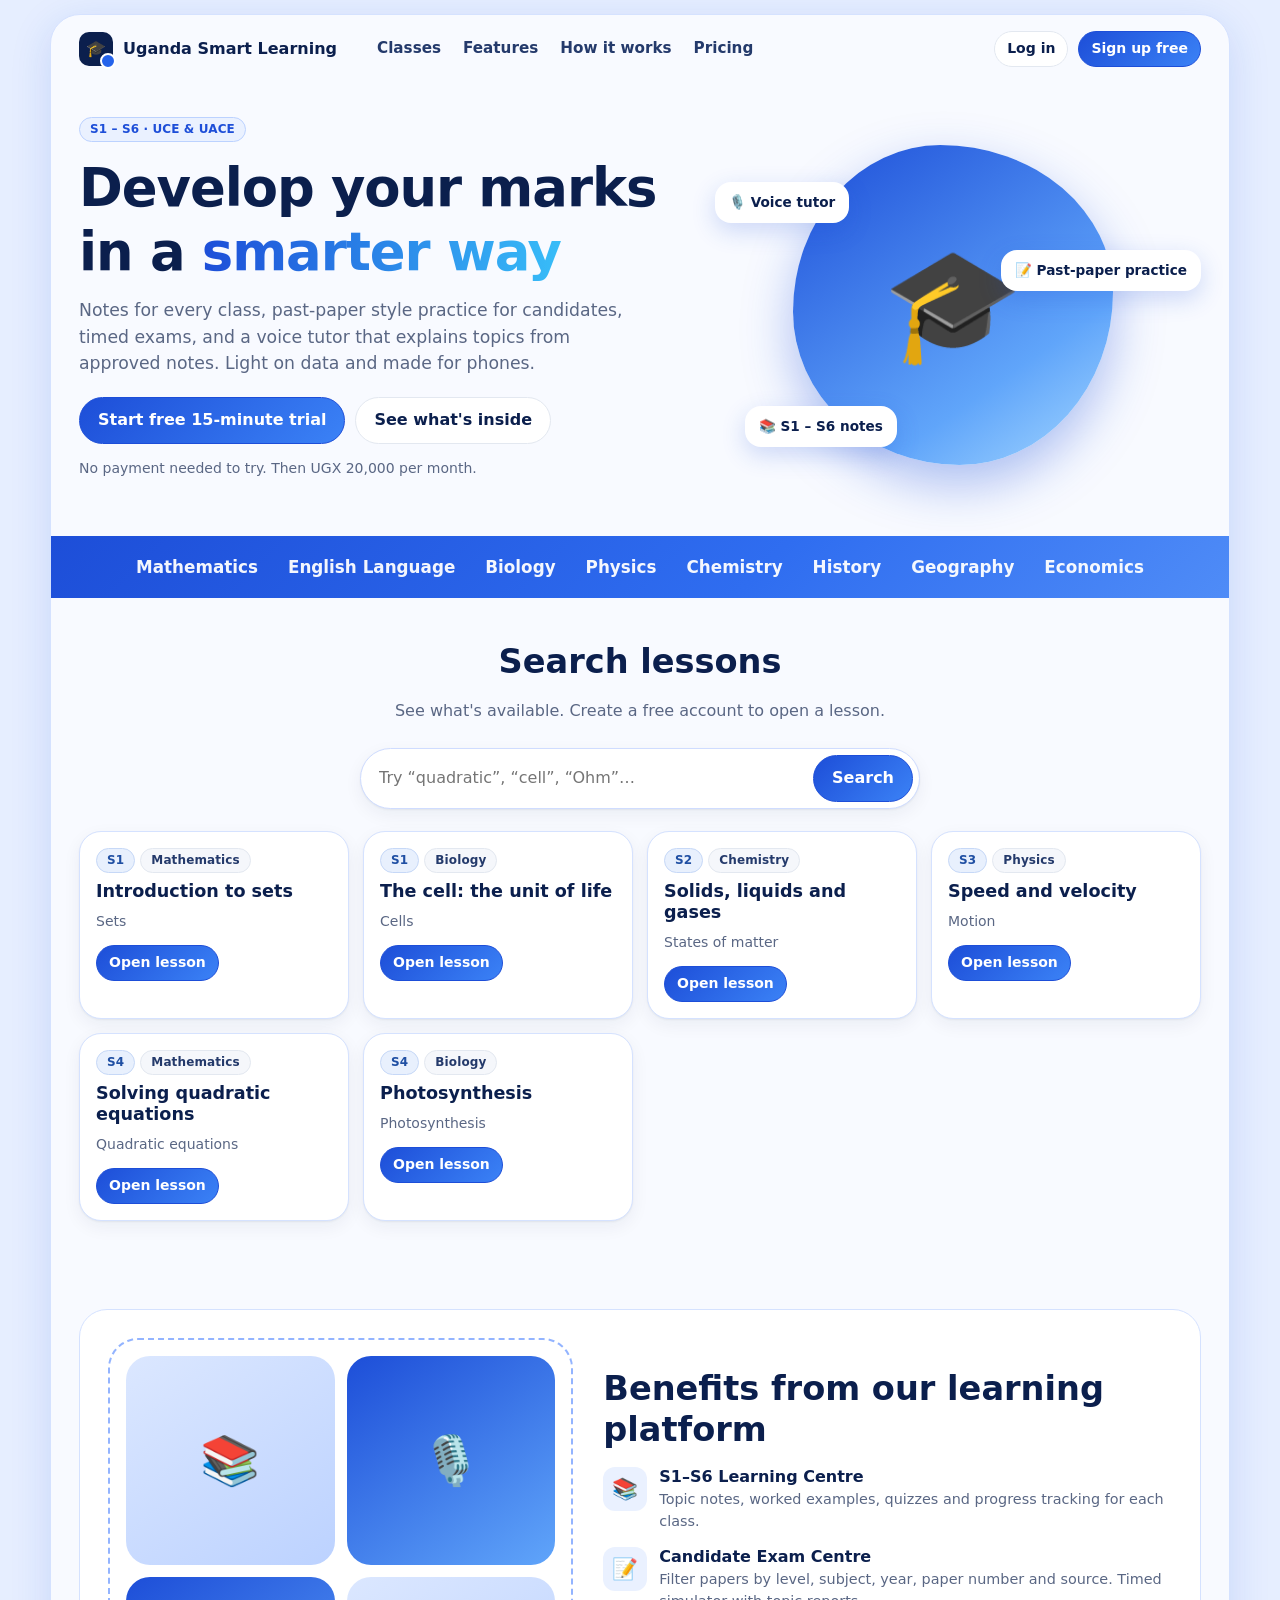
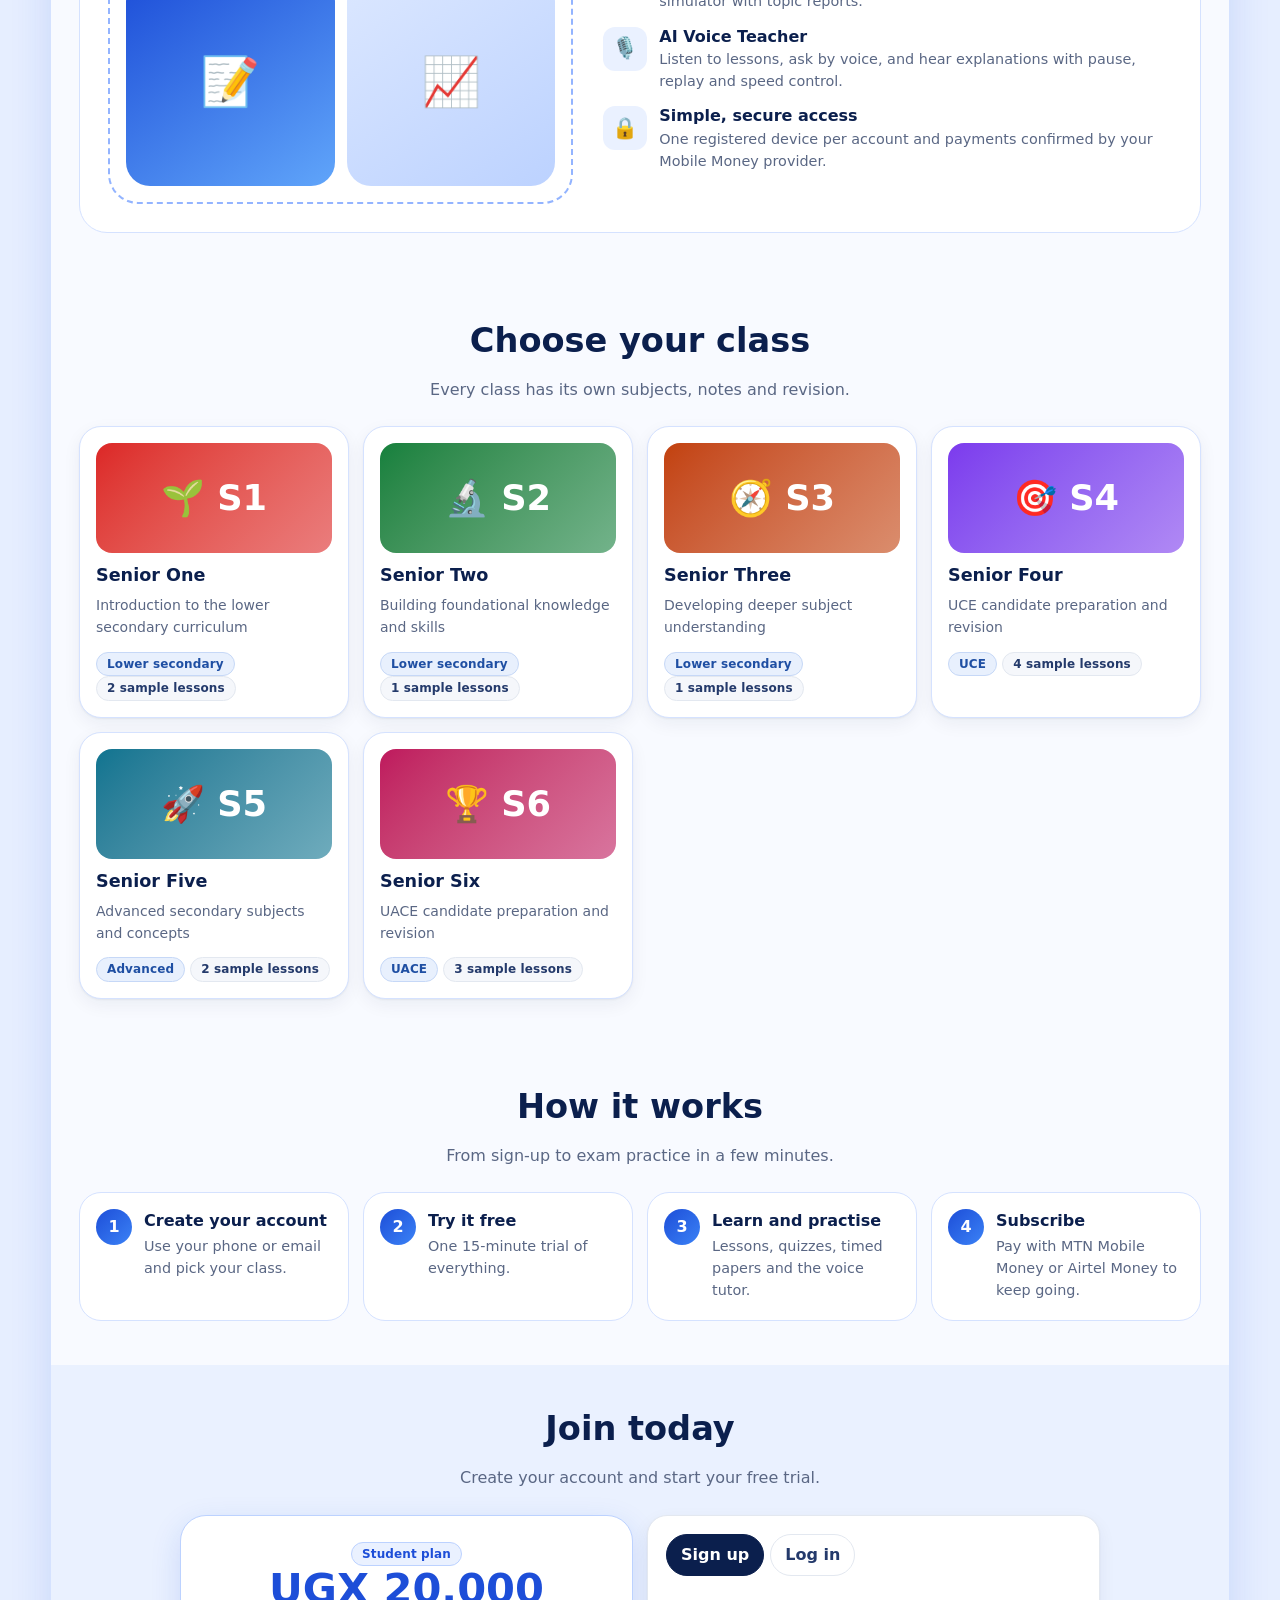
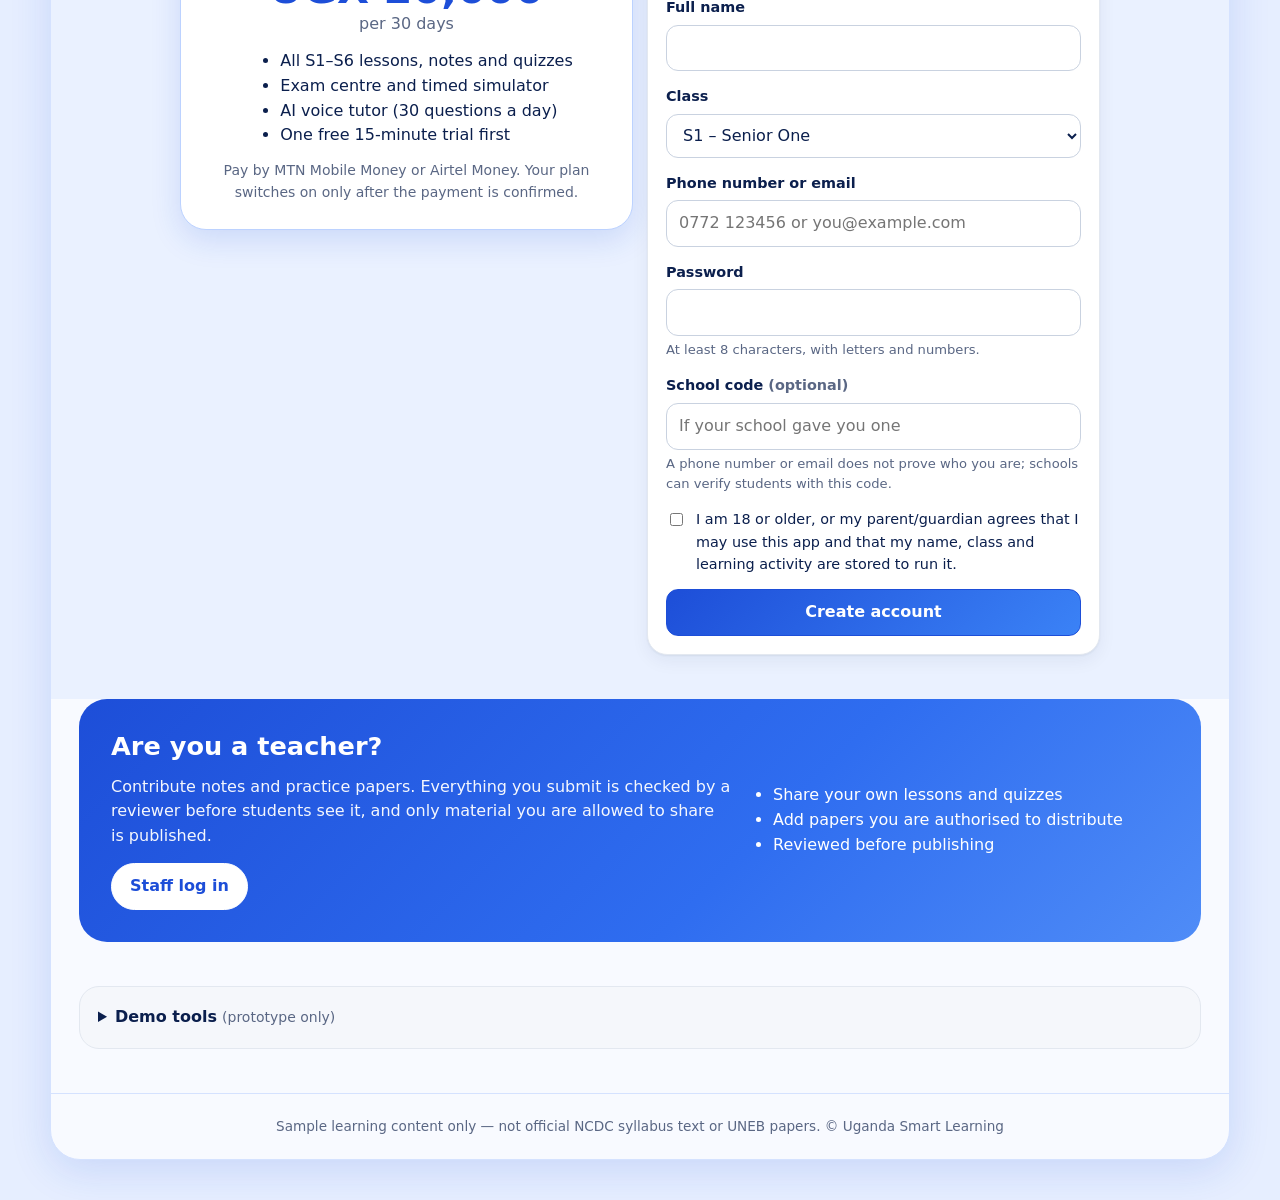
==== commit a4f8e08c: "Add files via upload" ====
--- a/index.html
+++ b/index.html
@@ -200,6 +200,42 @@
 .l-foot{padding:22px 28px;text-align:center;color:var(--muted);font-size:.85rem;border-top:1px solid #d5e2ff}
 @media (max-width:860px){.l-nav .links{display:none}.l-nav{padding:14px 16px}.l-hero,.benefit,.cta{grid-template-columns:1fr}.l-hero{padding:20px 16px 30px}.l-sec{padding:34px 16px}.cta{margin:0 14px 30px;padding:24px}.l-art{min-height:280px}.l-art .blob{font-size:5rem}}
 
+/* ===== class colours: each class has its own colour (--cls is set from the student's class) ===== */
+.has-cls .topbar{border-bottom:3px solid var(--cls)}
+.has-cls .bottomnav{border-top:3px solid var(--cls)}
+.clsbadge{display:inline-block;padding:3px 12px;border-radius:999px;background:var(--c,#2563eb);color:#fff;font-weight:800;font-size:.8rem;letter-spacing:.01em}
+.clsdot{display:inline-block;width:.8em;height:.8em;border-radius:50%;background:var(--c,#2563eb);vertical-align:-1px;margin-right:6px}
+.clscard{border-top:5px solid var(--c,#2563eb)}
+.tab.cls[aria-selected=true]{background:var(--c);border-color:var(--c);color:#fff}
+.tab.cls{border-color:var(--c);color:var(--c)}
+.tab.cls[aria-selected=true]{color:#fff}
+.clsbanner{border-radius:20px;padding:16px 18px;color:#fff;background:linear-gradient(135deg,var(--c),color-mix(in srgb,var(--c) 70%,#000))}
+.clsbanner h1,.clsbanner h2,.clsbanner p{color:#fff;margin:0}
+
+/* ===== class discussion room ===== */
+.room{display:grid;grid-template-columns:1fr;gap:14px}
+.callbar{display:flex;gap:10px;align-items:center;flex-wrap:wrap;background:#fff;border:1px solid var(--line);border-radius:16px;padding:10px 14px}
+.callgrid{display:grid;grid-template-columns:repeat(auto-fill,minmax(150px,1fr));gap:10px;margin-top:10px}
+.tile{position:relative;border-radius:16px;overflow:hidden;background:#0b1f4d;aspect-ratio:4/3;display:grid;place-items:center;color:#fff}
+.tile video{position:absolute;inset:0;width:100%;height:100%;object-fit:cover}
+.tile.audio video{opacity:0;pointer-events:none}
+.tile .av{width:56px;height:56px;border-radius:50%;background:var(--c,#2563eb);display:grid;place-items:center;font-weight:800;font-size:1.3rem}
+.tile .nm{position:absolute;left:8px;bottom:6px;font-size:.78rem;font-weight:700;background:rgba(0,0,0,.45);padding:2px 8px;border-radius:999px}
+.tile .st{position:absolute;right:8px;top:6px;font-size:.7rem;background:rgba(0,0,0,.45);padding:2px 8px;border-radius:999px}
+.msgs{display:flex;flex-direction:column;gap:8px;height:min(56vh,520px);overflow-y:auto;padding:12px;background:var(--soft);border:1px solid var(--line);border-radius:16px}
+.msg{max-width:84%;padding:8px 12px;border-radius:16px;background:#fff;border:1px solid var(--line);align-self:flex-start;word-wrap:break-word;overflow-wrap:anywhere}
+.msg.me{align-self:flex-end;background:color-mix(in srgb,var(--c) 14%,#fff);border-color:color-mix(in srgb,var(--c) 40%,#fff)}
+.msg .mh{font-size:.78rem;display:flex;gap:6px;align-items:center;flex-wrap:wrap}
+.msg .tx{white-space:pre-wrap;margin:2px 0 0}
+.msg audio{width:min(260px,70vw);height:36px;margin-top:4px}
+.msg .mact{display:flex;gap:10px;margin-top:2px}
+.msg .mact button{border:0;background:none;color:var(--muted);font:inherit;font-size:.75rem;cursor:pointer;padding:2px 0}
+.msg .mact button:hover{color:var(--bad)}
+.composer{display:flex;gap:8px;align-items:flex-end}
+.composer textarea{min-height:44px;height:44px;max-height:120px;resize:none}
+.recbar{display:flex;gap:10px;align-items:center;flex:1;background:var(--bad-soft);border:1px solid #f5c2bd;border-radius:12px;padding:8px 12px;font-weight:700;color:var(--bad)}
+.rule{font-size:.85rem;color:var(--muted)}
+
 </style>
 </head>
 <body>
@@ -212,12 +248,12 @@
 (function (r) {
   const SAMPLE = 'Sample content (not official)';
   const classes = [
-    { id: 'S1', name: 'Senior One', level: 'Lower secondary', focus: 'Introduction to the lower secondary curriculum' },
-    { id: 'S2', name: 'Senior Two', level: 'Lower secondary', focus: 'Building foundational knowledge and skills' },
-    { id: 'S3', name: 'Senior Three', level: 'Lower secondary', focus: 'Developing deeper subject understanding' },
-    { id: 'S4', name: 'Senior Four', level: 'UCE', focus: 'UCE candidate preparation and revision' },
-    { id: 'S5', name: 'Senior Five', level: 'Advanced', focus: 'Advanced secondary subjects and concepts' },
-    { id: 'S6', name: 'Senior Six', level: 'UACE', focus: 'UACE candidate preparation and revision' }
+    { id: 'S1', color: '#dc2626', name: 'Senior One', level: 'Lower secondary', focus: 'Introduction to the lower secondary curriculum' },
+    { id: 'S2', color: '#15803d', name: 'Senior Two', level: 'Lower secondary', focus: 'Building foundational knowledge and skills' },
+    { id: 'S3', color: '#c2410c', name: 'Senior Three', level: 'Lower secondary', focus: 'Developing deeper subject understanding' },
+    { id: 'S4', color: '#7c3aed', name: 'Senior Four', level: 'UCE', focus: 'UCE candidate preparation and revision' },
+    { id: 'S5', color: '#0e7490', name: 'Senior Five', level: 'Advanced', focus: 'Advanced secondary subjects and concepts' },
+    { id: 'S6', color: '#be185d', name: 'Senior Six', level: 'UACE', focus: 'UACE candidate preparation and revision' }
   ];
   // Subject catalogue is configurable in Admin → Catalogue. This is only a starting point.
   const subjects = [
@@ -417,9 +453,10 @@
   })();
   const isBrowser = typeof document !== 'undefined';
   const DEFAULT_CFG = { price: 20000, currency: 'UGX', days: 30, trialMinutes: 15, sandbox: true, aiDailyLimit: 30, aiCostPerCall: 30, payNumber: '0773014995', whatsappNumber: '0773014995', whatsappNotify: true };
+  const CLASS_COLORS = { S1: '#dc2626', S2: '#15803d', S3: '#c2410c', S4: '#7c3aed', S5: '#0e7490', S6: '#be185d' };
   const CATEGORIES = ['Official UNEB past paper', 'NCDC sample assessment', 'School mock', 'Teacher-created assessment', 'Licensed publisher material', 'AI-generated practice'];
   const PERMS = ['Own content (author holds the rights)', 'Licensed / written permission held', 'Authorised by UNEB / NCDC', 'Permission pending'];
-  const ROLE_PERMS = { admin: ['*'], reviewer: ['review', 'submit'], contributor: ['submit'], student: [] };
+  const ROLE_PERMS = { admin: ['*'], reviewer: ['review', 'submit', 'moderate'], contributor: ['submit', 'moderate'], student: [] };
 
   const $ = (s, r) => (r || document).querySelector(s);
   const $$ = (s, r) => [...(r || document).querySelectorAll(s)];
@@ -455,7 +492,7 @@
 
   /* ---------- storage ---------- */
   let db = null;
-  const load = () => { try { db = JSON.parse(LS.getItem(KEY)); } catch (e) { db = null; } if (db) { db.cfg = Object.assign({}, DEFAULT_CFG, db.cfg); db.outbox = db.outbox || []; } return db; };
+  const load = () => { try { db = JSON.parse(LS.getItem(KEY)); } catch (e) { db = null; } if (db) { db.cfg = Object.assign({}, DEFAULT_CFG, db.cfg); db.outbox = db.outbox || []; db.messages = db.messages || []; db.mutes = db.mutes || {}; (db.classes || []).forEach(c => { if (!c.color) c.color = CLASS_COLORS[c.id] || '#2563eb'; }); } return db; };
   const save = () => LS.setItem(KEY, JSON.stringify(db));
   const audit = (action, userId, detail) => { db.audit.unshift({ id: uid('a'), at: now(), action, userId: userId || null, detail: detail || '' }); if (db.audit.length > 500) db.audit.length = 500; };
   /* WhatsApp: a browser cannot send WhatsApp messages by itself. The server queues each message here;
@@ -507,12 +544,32 @@
     db.otps[contact + '|' + purpose] = { code, exp: now() + 10 * 60000, tries: 0 };
     return code; // DEMO ONLY: in production this is sent by SMS/email and never returned to the browser
   }
-  function checkOtp(contact, purpose, code) {
-    const k = contact + '|' + purpose, o = db.otps[k];
+  /* Real code delivery: on Vercel the /api functions send the code by SMS (Africa's Talking) or email (Resend) and the
+     browser never sees the code. Where those functions don't exist or aren't configured (GitHub Pages, opening the file,
+     missing keys) we fall back to DEMO mode and show the code on screen. */
+  async function post(path, data, ms) {
+    const ctl = typeof AbortController !== 'undefined' ? new AbortController() : null, t = ctl && setTimeout(() => ctl.abort(), ms || 8000);
+    try { const r = await fetch(path, { method: 'POST', headers: { 'Content-Type': 'application/json' }, body: JSON.stringify(data), signal: ctl && ctl.signal }); let j = null; try { j = await r.json(); } catch (e) { /* not json */ } return { status: r.status, json: j }; }
+    catch (e) { return { status: 0, json: null }; } finally { if (t) clearTimeout(t); }
+  }
+  async function issueOtp(contact, purpose) {
+    const r = await post('api/send-otp', { contact, purpose });
+    load();
+    if (r.status === 200 && r.json && r.json.ok) { db.otps[contact + '|' + purpose] = { remote: true, token: r.json.token, exp: r.json.exp, tries: 0 }; save(); return { sent: true, via: r.json.via }; }
+    if (r.status === 429 || r.status === 502 || (r.status === 400 && r.json && r.json.error)) return { error: (r.json && r.json.error) || 'We could not send the code. Please try again.' };
+    const code = makeOtp(contact, purpose); save(); return { demoOtp: code }; // 404/501/network: sending is not set up here
+  }
+  async function checkOtp(contact, purpose, code) {
+    const k = contact + '|' + purpose; load(); let o = db.otps[k];
     if (!o || o.exp < now()) return 'The code has expired. Request a new one.';
     if (o.tries >= 5) return 'Too many wrong codes. Request a new one.';
-    if (String(code).trim() !== o.code) { o.tries++; return 'That code is not correct.'; }
-    delete db.otps[k]; return null;
+    if (o.remote) {
+      const r = await post('api/verify-otp', { contact, purpose, code: String(code).trim(), token: o.token }); load(); o = db.otps[k];
+      if (r.json && r.json.ok) { delete db.otps[k]; save(); return null; }
+      if (o) o.tries++; save(); return (r.json && r.json.error) || 'We could not check the code. Please try again.';
+    }
+    if (String(code).trim() !== o.code) { o.tries++; save(); return 'That code is not correct.'; }
+    delete db.otps[k]; save(); return null;
   }
   function startSession(u) {
     Object.keys(db.sessions).forEach(t => { if (db.sessions[t].userId === u.id) delete db.sessions[t]; }); // one active session per account
@@ -587,6 +644,14 @@
     return { quiz: qs, errors };
   }
 
+  /* Voice-note audio is kept in IndexedDB on the device (blobs are too big for localStorage). In production, upload to object storage. */
+  const Media = (function () {
+    const mem = new Map(); let dbp = null;
+    const open = () => dbp || (dbp = new Promise(res => { try { const rq = root.indexedDB.open('usl_media', 1); rq.onupgradeneeded = () => rq.result.createObjectStore('b'); rq.onsuccess = () => res(rq.result); rq.onerror = () => res(null); } catch (e) { res(null); } }));
+    const tx = async (mode, fn) => { const d = await open(); if (!d) return null; return new Promise(r => { try { const t = d.transaction('b', mode), q = fn(t.objectStore('b')); t.oncomplete = () => r(q && q.result !== undefined ? q.result : true); t.onerror = t.onabort = () => r(null); } catch (e) { r(null); } }); };
+    return { put: async (id, blob) => { mem.set(id, blob); await tx('readwrite', s => s.put(blob, id)); }, get: async id => { if (mem.has(id)) return mem.get(id); const v = await tx('readonly', s => s.get(id)); return v && v !== true ? v : null; }, del: async id => { mem.delete(id); await tx('readwrite', s => s.delete(id)); } };
+  })();
+
   /* ---------- the simulated server ---------- */
   const Server = {
     async register(f) {
@@ -600,13 +665,18 @@
       if (!db.classes.find(c => c.id === f.classId)) return err('Choose your class.');
       if (db.users.find(u => u.contact === contact)) return err('An account with this contact already exists. Please log in.');
       const u = { id: uid('u'), role: 'student', name, contact, classId: f.classId, subjects: [], schoolCode: (f.schoolCode || '').trim(), salt, pw, verified: false, status: 'active', createdAt: now(), consentAt: now(), deviceId: null, deviceSince: null, trialStartedAt: null, trialEndsAt: null, dailyGoal: 2, failed: 0, lockUntil: 0 };
-      db.users.push(u); const code = makeOtp(contact, 'verify'); audit('user.registered', u.id, contact); save();
-      return okr({ contact, demoOtp: code });
-    },
-    async resendCode(contact, purpose) { contact = normContact(contact); load(); const u = db.users.find(x => x.contact === contact); if (!u) return err('Unknown account.'); const c = makeOtp(contact, purpose || 'verify'); save(); return okr({ demoOtp: c }); },
+      db.users.push(u); audit('user.registered', u.id, contact); save();
+      const o = await issueOtp(contact, 'verify'); if (o.error) return err(o.error);
+      return okr(Object.assign({ contact }, o));
+    },
+    async resendCode(contact, purpose) { contact = normContact(contact); load(); const u = db.users.find(x => x.contact === contact); if (!u) return err('Unknown account.'); const o = await issueOtp(contact, purpose === 'transfer' ? 'transfer' : 'verify'); return o.error ? err(o.error) : okr(o); },
     async verifyRegistration(contact, code) {
       contact = normContact(contact); load(); const u = db.users.find(x => x.contact === contact); if (!u) return err('Unknown account.');
-      const e = checkOtp(contact, 'verify', code); if (e) { save(); return err(e); }
+      const e = await checkOtp(contact, 'verify', code); if (e) return err(e);
+      load(); const u2 = db.users.find(x => x.id === u.id); if (!u2) return err('Unknown account.');
+      return Server._finishVerify(u2);
+    },
+    _finishVerify(u) {
       u.verified = true; u.deviceId = deviceId(); u.deviceSince = now(); audit('user.verified', u.id); notify(u.id, 'Welcome! Your account is verified. You can start your free 15-minute trial from the dashboard.');
       return startSession(u);
     },
@@ -621,18 +691,22 @@
         return err('Incorrect contact or password.');
       }
       if (u.status !== 'active') return err('This account is suspended. Please contact support.');
-      if (!u.verified) { const code = makeOtp(c, 'verify'); save(); return okr({ needsVerify: true, contact: c, demoOtp: code }); }
+      if (!u.verified) { const o = await issueOtp(c, 'verify'); return o.error ? err(o.error) : okr(Object.assign({ needsVerify: true, contact: c }, o)); }
       u.failed = 0; const dev = deviceId();
       if (!u.deviceId) { u.deviceId = dev; u.deviceSince = now(); audit('device.registered', u.id); }
       else if (u.deviceId !== dev) {
-        const code = makeOtp(c, 'transfer'); audit('login.new_device', u.id, 'blocked pending verification'); notify(u.id, 'Someone tried to log in from a new device. If this was not you, change your password.'); save();
-        return okr({ needsTransfer: true, contact: c, demoOtp: code });
+        audit('login.new_device', u.id, 'blocked pending verification'); notify(u.id, 'Someone tried to log in from a new device. If this was not you, change your password.'); save();
+        const o = await issueOtp(c, 'transfer'); return o.error ? err(o.error) : okr(Object.assign({ needsTransfer: true, contact: c }, o));
       }
       return startSession(u);
     },
     async completeTransfer(contact, code) {
       contact = normContact(contact); load(); const u = db.users.find(x => x.contact === contact); if (!u) return err('Unknown account.');
-      const e = checkOtp(contact, 'transfer', code); if (e) { save(); return err(e); }
+      const e = await checkOtp(contact, 'transfer', code); if (e) return err(e);
+      load(); const u2 = db.users.find(x => x.id === u.id); if (!u2) return err('Unknown account.');
+      return Server._finishTransfer(u2);
+    },
+    _finishTransfer(u) {
       u.deviceId = deviceId(); u.deviceSince = now(); audit('device.transferred', u.id); notify(u.id, 'Your account was moved to a new device. The old device has been signed out.');
       return startSession(u);
     },
@@ -804,7 +878,7 @@
       Object.assign(db.cfg, { price: n(c.price), days: n(c.days), trialMinutes: n(c.trialMinutes), aiDailyLimit: n(c.aiDailyLimit), aiCostPerCall: n(c.aiCostPerCall) || 0, sandbox: !!c.sandbox, payNumber: String(c.payNumber).trim(), whatsappNumber: String(c.whatsappNumber).trim(), whatsappNotify: !!c.whatsappNotify });
       audit('config.saved', r.u.id, JSON.stringify(db.cfg)); save(); return okr();
     },
-    upsertClass(c) { const r = auth('*'); if (r.e) return r.e; const id = (c.id || '').trim().toUpperCase(); if (!/^[A-Z0-9]{1,6}$/.test(id) || !(c.name || '').trim()) return err('Give a short class code (e.g. S1) and a name.'); const x = db.classes.find(k => k.id === id); const o = { id, name: c.name.trim(), level: (c.level || '').trim(), focus: (c.focus || '').trim() }; if (x) Object.assign(x, o); else db.classes.push(o); audit('class.saved', r.u.id, id); save(); return okr(); },
+    upsertClass(c) { const r = auth('*'); if (r.e) return r.e; const id = (c.id || '').trim().toUpperCase(); if (!/^[A-Z0-9]{1,6}$/.test(id) || !(c.name || '').trim()) return err('Give a short class code (e.g. S1) and a name.'); const x = db.classes.find(k => k.id === id); if (c.color && !/^#[0-9a-fA-F]{6}$/.test(c.color)) return err('Pick a valid colour.'); const o = { id, name: c.name.trim(), level: (c.level || '').trim(), focus: (c.focus || '').trim(), color: (c.color || (x && x.color) || CLASS_COLORS[id] || '#2563eb').toLowerCase() }; if (x) Object.assign(x, o); else db.classes.push(o); audit('class.saved', r.u.id, id); save(); return okr(); },
     upsertSubject(s) {
       const r = auth('*'); if (r.e) return r.e; const name = (s.name || '').trim(); if (!name || !(s.classes || []).length) return err('Give a subject name and pick at least one class.');
       const id = s.id || name.toLowerCase().replace(/[^a-z0-9]+/g, '-').slice(0, 20); let x = db.subjects.find(k => k.id === id);
@@ -815,6 +889,54 @@
     deleteSubject(id) { const r = auth('*'); if (r.e) return r.e; if (db.lessons.some(l => l.subject === id) || db.papers.some(p => p.subject === id)) return err('This subject has lessons or papers. Withdraw them first.'); db.subjects = db.subjects.filter(s => s.id !== id); db.syllabus = db.syllabus.filter(s => s.subjectId !== id); audit('subject.deleted', r.u.id, id); save(); return okr(); },
     outbox() { const r = auth('*'); if (r.e) return r.e; return okr({ items: db.outbox }); },
     markOutboxSent(id) { const r = auth('*'); if (r.e) return r.e; const m = db.outbox.find(x => x.id === id); if (!m) return err('Not found.'); m.status = 'sent'; m.sentAt = now(); audit('outbox.sent', r.u.id, m.kind); save(); return okr(); },
+    /* ----- class discussion rooms: one room per class, class members only; no private messages ----- */
+    _room(u, classId) {
+      if (!db.classes.find(c => c.id === classId)) return err('Unknown class.');
+      if (u.role === 'student') { if (u.classId !== classId) { audit('room.denied', u.id, classId); save(); return err('You can only join your own class room.'); } const g = requireAccess(u); if (g) return g; }
+      return null;
+    },
+    roomInfo(classId) {
+      const r = auth(); if (r.e) return r.e; const e = Server._room(r.u, classId); if (e) return e; const m = db.mutes[r.u.id] || 0;
+      return okr({ cls: db.classes.find(c => c.id === classId), members: db.users.filter(x => x.role === 'student' && x.classId === classId && x.status === 'active').length, mutedUntil: m > now() ? m : 0, me: { id: r.u.id, name: r.u.name, role: r.u.role } });
+    },
+    listMessages(classId) {
+      const r = auth(); if (r.e) return r.e; const e = Server._room(r.u, classId); if (e) return e; const st = r.u.role !== 'student';
+      return okr({ messages: db.messages.filter(m => m.cls === classId && !m.deleted).slice(-200).map(m => ({ id: m.id, userId: m.userId, name: m.name, role: m.role, text: m.text, media: m.media, at: m.at, reportedByMe: m.reports.includes(r.u.id), reports: st ? m.reports.length : undefined })) });
+    },
+    postMessage(classId, f) {
+      const r = auth(); if (r.e) return r.e; const e = Server._room(r.u, classId); if (e) return e; const u = r.u; f = f || {};
+      if ((db.mutes[u.id] || 0) > now()) return err('You are muted in this room until ' + new Date(db.mutes[u.id]).toLocaleTimeString('en-GB', { hour: '2-digit', minute: '2-digit' }) + '.');
+      if (db.messages.filter(m => m.userId === u.id && now() - m.at < 30000).length >= 8) return err('You are sending messages too fast. Wait a few seconds.');
+      const text = String(f.text || '').replace(/[\u0000-\u0008\u000b\u000c\u000e-\u001f]/g, '').trim();
+      if (text.length > 1000) return err('Messages can be up to 1000 characters.');
+      let media = null;
+      if (f.media) { const d = Number(f.media.dur), id = String(f.media.id || ''), mime = String(f.media.mime || ''); if (!/^m_[a-z0-9]{6,30}$/.test(id) || !(d >= 1 && d <= 120) || !/^audio\//.test(mime)) return err('That voice note is not valid (1–120 seconds).'); media = { id, dur: Math.round(d), mime: mime.slice(0, 40), kind: 'voice' }; }
+      if (!text && !media) return err('Type a message or record a voice note.');
+      const m = { id: uid('c'), cls: classId, userId: u.id, name: u.name, role: u.role, text, media, at: now(), reports: [], deleted: false };
+      db.messages.push(m); const mine = db.messages.filter(x => x.cls === classId), dropped = [];
+      if (mine.length > 300) mine.slice(0, mine.length - 300).forEach(x => { if (x.media) dropped.push(x.media.id); db.messages.splice(db.messages.indexOf(x), 1); });
+      save(); return okr({ id: m.id, dropped });
+    },
+    deleteMessage(id) {
+      const r = auth(); if (r.e) return r.e; const m = db.messages.find(x => x.id === id); if (!m) return err('Message not found.');
+      const staff = can(r.u, 'moderate'); if (m.userId !== r.u.id && !staff) { audit('permission.denied', r.u.id, 'delete message'); save(); return err('You can only delete your own messages.'); }
+      const mediaId = m.media && m.media.id; m.deleted = true; m.text = ''; m.media = null; if (staff && m.userId !== r.u.id) audit('chat.deleted_by_staff', r.u.id, m.cls + ' ' + m.name); save(); return okr({ mediaId });
+    },
+    reportMessage(id) {
+      const r = auth(); if (r.e) return r.e; const m = db.messages.find(x => x.id === id && !x.deleted); if (!m) return err('Message not found.'); const e = Server._room(r.u, m.cls); if (e) return e;
+      if (m.userId === r.u.id) return err('You cannot report your own message.'); if (!m.reports.includes(r.u.id)) { m.reports.push(r.u.id); m.dismissed = false; audit('chat.reported', r.u.id, m.cls + ' ' + m.name); save(); } return okr();
+    },
+    muteUser(userId, minutes) {
+      const r = auth('moderate'); if (r.e) return r.e; const u = db.users.find(x => x.id === userId); if (!u || u.id === r.u.id || u.role !== 'student') return err('You can only mute students.');
+      const mins = Math.max(1, Math.min(10080, parseInt(minutes, 10) || 60)); db.mutes[u.id] = now() + mins * 60000; audit('chat.muted', r.u.id, u.contact + ' ' + mins + ' min'); notify(u.id, 'A teacher muted you in the class room for ' + mins + ' minutes. Please follow the room rules.'); save(); return okr();
+    },
+    unmuteUser(userId) { const r = auth('moderate'); if (r.e) return r.e; delete db.mutes[userId]; audit('chat.unmuted', r.u.id, userId); save(); return okr(); },
+    chatReports() {
+      const r = auth('moderate'); if (r.e) return r.e;
+      return okr({ reports: db.messages.filter(m => m.reports.length && !m.deleted && !m.dismissed).map(m => ({ id: m.id, cls: m.cls, userId: m.userId, name: m.name, text: m.text, media: !!m.media, at: m.at, count: m.reports.length, mutedUntil: db.mutes[m.userId] > now() ? db.mutes[m.userId] : 0 })),
+        muted: Object.entries(db.mutes).filter(([, t]) => t > now()).map(([id, t]) => ({ id, name: (db.users.find(u => u.id === id) || {}).name || id, until: t })) });
+    },
+    dismissReports(id) { const r = auth('moderate'); if (r.e) return r.e; const m = db.messages.find(x => x.id === id); if (!m) return err('Not found.'); m.dismissed = true; audit('chat.report_dismissed', r.u.id, m.cls); save(); return okr(); },
     addOrg(name) { const r = auth('*'); if (r.e) return r.e; name = (name || '').trim(); if (name.length < 2) return err('Enter the organisation name.'); if (db.orgs.find(o => o.name.toLowerCase() === name.toLowerCase())) return err('That organisation already exists.'); db.orgs.push({ id: uid('o'), name }); audit('org.added', r.u.id, name); save(); return okr(); },
     setRole(id, role) { const r = auth('*'); if (r.e) return r.e; const u = db.users.find(x => x.id === id); if (!u || u.id === r.u.id || u.role === 'student' || !ROLE_PERMS[role] || role === 'student') return err('Cannot change that role.'); u.role = role; Object.keys(db.sessions).forEach(t => { if (db.sessions[t].userId === id) delete db.sessions[t]; }); audit('role.changed', r.u.id, u.contact + ' → ' + role); save(); return okr(); },
     setSyllabus(classId, subjectId, ref, version, note) { const r = auth('*'); if (r.e) return r.e; const s = db.syllabus.find(x => x.classId === classId && x.subjectId === subjectId); if (!s) return err('Not found.'); Object.assign(s, { ref: (ref || '').trim(), version: (version || '').trim(), note: (note || '').trim() }); audit('syllabus.saved', r.u.id, classId + '/' + subjectId); save(); return okr(); },
@@ -956,9 +1078,10 @@
   }
   function shell(user, page, a) {
     const staff = user.role !== 'student';
-    const items = [['dashboard', 'dashboard.html', 'Home', '🏠'], ['library', 'library.html', 'Library', '📚'], ['papers', 'papers.html', 'Exam centre', '📝'], ['tutor', 'tutor.html', 'AI tutor', '🎙️'], ['profile', 'profile.html', 'Account', '👤']];
+    const items = [['dashboard', 'dashboard.html', 'Home', '🏠'], ['library', 'library.html', 'Library', '📚'], ['papers', 'papers.html', 'Exam centre', '📝'], ['tutor', 'tutor.html', 'AI tutor', '🎙️'], ['discuss', 'discuss.html', 'Discuss', '💬'], ['profile', 'profile.html', 'Account', '👤']];
     if (staff) items.push(['admin', 'admin.html', 'Admin', '🛠️']);
     const cur = k => k === page ? ' aria-current="page"' : ''; const [pc, pt] = pill(a);
+    if (user.classId) { const cc = classColor(user.classId); document.documentElement.style.setProperty('--cls', cc); document.body.classList.add('has-cls'); }
     const head = document.createElement('div');
     head.innerHTML = '<a class="skip" href="#main">Skip to content</a><header class="topbar"><div class="container"><a class="brand" href="dashboard.html"><span class="logo" aria-hidden="true">🎓</span><span>Uganda Smart Learning</span></a><nav class="nav" aria-label="Main">' + items.map(i => '<a href="' + i[1] + '"' + cur(i[0]) + '>' + i[2] + '</a>').join('') + '</nav><div class="top-right"><a id="pill" class="pill ' + pc + '" href="subscription.html">' + esc(pt) + '</a></div></div></header>';
     document.body.prepend(head);
@@ -988,7 +1111,8 @@
   }
 
   const waLink = (to, text) => 'https://wa.me/' + String(to || '').replace(/\D/g, '') + '?text=' + encodeURIComponent(text || '');
-  const USL = { LS, waLink, ready, Server, Gateway, AI, Speech, boot, toast, modal, confirmBox, esc, $, $$, fmtUGX, fmtDate, fmtMs, csv, download, textToHtml, parseQuestions, parseQuiz, plain, allowed, can, normContact, deviceId, newDevice: () => { LS.setItem(DEV, uid('dev')); }, CATEGORIES, PERMS, today };
+  const classColor = id => { load(); const c = db && db.classes.find(x => x.id === id); return (c && c.color) || CLASS_COLORS[id] || '#2563eb'; };
+  const USL = { Media, classColor, LS, waLink, ready, Server, Gateway, AI, Speech, boot, toast, modal, confirmBox, esc, $, $$, fmtUGX, fmtDate, fmtMs, csv, download, textToHtml, parseQuestions, parseQuiz, plain, allowed, can, normContact, deviceId, newDevice: () => { LS.setItem(DEV, uid('dev')); }, CATEGORIES, PERMS, today };
   root.USL = USL; if (typeof module !== 'undefined' && module.exports) module.exports = USL;
 })(typeof window !== 'undefined' ? window : globalThis);
 
@@ -1032,7 +1156,7 @@
       <div class="feature"><div class="ico" aria-hidden="true">🔒</div><div><h3>Simple, secure access</h3><p>One registered device per account and payments confirmed by your Mobile Money provider.</p></div></div></div></div></section>
 
   <section class="l-sec" id="classes"><h2>Choose your class</h2><p class="sub">Every class has its own subjects, notes and revision.</p>
-    <div class="grid auto" style="grid-template-columns:repeat(auto-fill,minmax(250px,1fr))">${db.classes.map(c => '<div class="ccard"><div class="thumb" aria-hidden="true">' + (icons[c.id] || '📘') + ' ' + esc(c.id) + '</div><h3>' + esc(c.name) + '</h3><p class="small muted">' + esc(c.focus) + '</p><p class="mb0"><span class="badge info">' + esc(c.level) + '</span> <span class="badge">' + lessons.filter(l => l.cls === c.id).length + ' sample lessons</span></p></div>').join('')}</div></section>
+    <div class="grid auto" style="grid-template-columns:repeat(auto-fill,minmax(250px,1fr))">${db.classes.map(c => '<div class="ccard"><div class="thumb" style="background:linear-gradient(135deg,' + esc(c.color) + ',color-mix(in srgb,' + esc(c.color) + ' 60%,#fff))" aria-hidden="true">' + (icons[c.id] || '📘') + ' ' + esc(c.id) + '</div><h3>' + esc(c.name) + '</h3><p class="small muted">' + esc(c.focus) + '</p><p class="mb0"><span class="badge info">' + esc(c.level) + '</span> <span class="badge">' + lessons.filter(l => l.cls === c.id).length + ' sample lessons</span></p></div>').join('')}</div></section>
 
   <section class="l-sec" id="how"><h2>How it works</h2><p class="sub">From sign-up to exam practice in a few minutes.</p>
     <div class="grid g4 steps" style="grid-template-columns:repeat(auto-fit,minmax(230px,1fr))"><div class="step"><h3>Create your account</h3><p>Use your phone or email and pick your class.</p></div><div class="step"><h3>Try it free</h3><p>One ${cfg.trialMinutes}-minute trial of everything.</p></div><div class="step"><h3>Learn and practise</h3><p>Lessons, quizzes, timed papers and the voice tutor.</p></div><div class="step"><h3>Subscribe</h3><p>Pay with MTN Mobile Money or Airtel Money to keep going.</p></div></div></section>
@@ -1084,12 +1208,12 @@
     document.getElementById('f').onsubmit = async ev => {
       ev.preventDefault(); ev.target.querySelector('button').disabled = true;
       const r = await Server.register({ name: val('n'), classId: val('c'), contact: val('k'), password: val('p'), schoolCode: val('s'), consent: document.getElementById('cs').checked });
-      if (!r.ok) return signup(r.error); otp('verify', r.contact, r.demoOtp);
+      if (!r.ok) return signup(r.error); otp('verify', r.contact, r.demoOtp, null, r);
     };
   }
-  function otp(kind, contact, code, e) {
+  function otp(kind, contact, code, e, info) {
     const t = kind === 'verify' ? ['Verify your account', 'Enter the 6-digit code sent to ' + contact + '.'] : ['Verify this new device', 'This account is registered to another device. Enter the 6-digit code sent to ' + contact + ' to move it here. The old device will be signed out.'];
-    panel.innerHTML = `${e ? errBox(e) : ''}<h2 style="text-align:left">${t[0]}</h2><p class="muted">${esc(t[1])}</p>${code ? demoCode(code, 'code') : ''}
+    panel.innerHTML = `${e ? errBox(e) : ''}<h2 style="text-align:left">${t[0]}</h2><p class="muted">${esc(t[1])}</p>${code ? demoCode(code, 'code') : (info && info.sent ? '<div class="alert ok small" style="margin-bottom:12px">Code sent by ' + (info.via === 'email' ? 'email' : 'SMS') + '. It can take up to a minute to arrive.</div>' : '')}
       <form id="o"><div class="field"><label for="code">6-digit code</label><input id="code" inputmode="numeric" maxlength="6" autocomplete="one-time-code" required></div>
       <button class="btn orange block" type="submit">Continue</button></form><p class="center small"><a href="#" id="again">Send a new code</a> · <a href="#" id="back">Back</a></p>`;
     document.getElementById('o').onsubmit = async ev => {
@@ -1097,7 +1221,7 @@
       const r = kind === 'verify' ? await Server.verifyRegistration(contact, c) : await Server.completeTransfer(contact, c);
       if (!r.ok) return otp(kind, contact, null, r.error); location.href = r.role === 'student' ? 'dashboard.html' : 'admin.html';
     };
-    document.getElementById('again').onclick = async ev => { ev.preventDefault(); const r = await Server.resendCode(contact, kind); otp(kind, contact, r.demoOtp); };
+    document.getElementById('again').onclick = async ev => { ev.preventDefault(); const r = await Server.resendCode(contact, kind); if (!r.ok) return otp(kind, contact, null, r.error); otp(kind, contact, r.demoOtp, null, r); };
     document.getElementById('back').onclick = ev => { ev.preventDefault(); sel('in'); };
   }
   function login(e) {
@@ -1108,8 +1232,8 @@
     document.getElementById('f').onsubmit = async ev => {
       ev.preventDefault(); const r = await Server.login(val('k'), val('p'));
       if (!r.ok) return login(r.error);
-      if (r.needsVerify) return otp('verify', r.contact, r.demoOtp);
-      if (r.needsTransfer) return otp('transfer', r.contact, r.demoOtp);
+      if (r.needsVerify) return otp('verify', r.contact, r.demoOtp, null, r);
+      if (r.needsTransfer) return otp('transfer', r.contact, r.demoOtp, null, r);
       location.href = r.role === 'student' ? 'dashboard.html' : 'admin.html';
     };
   }
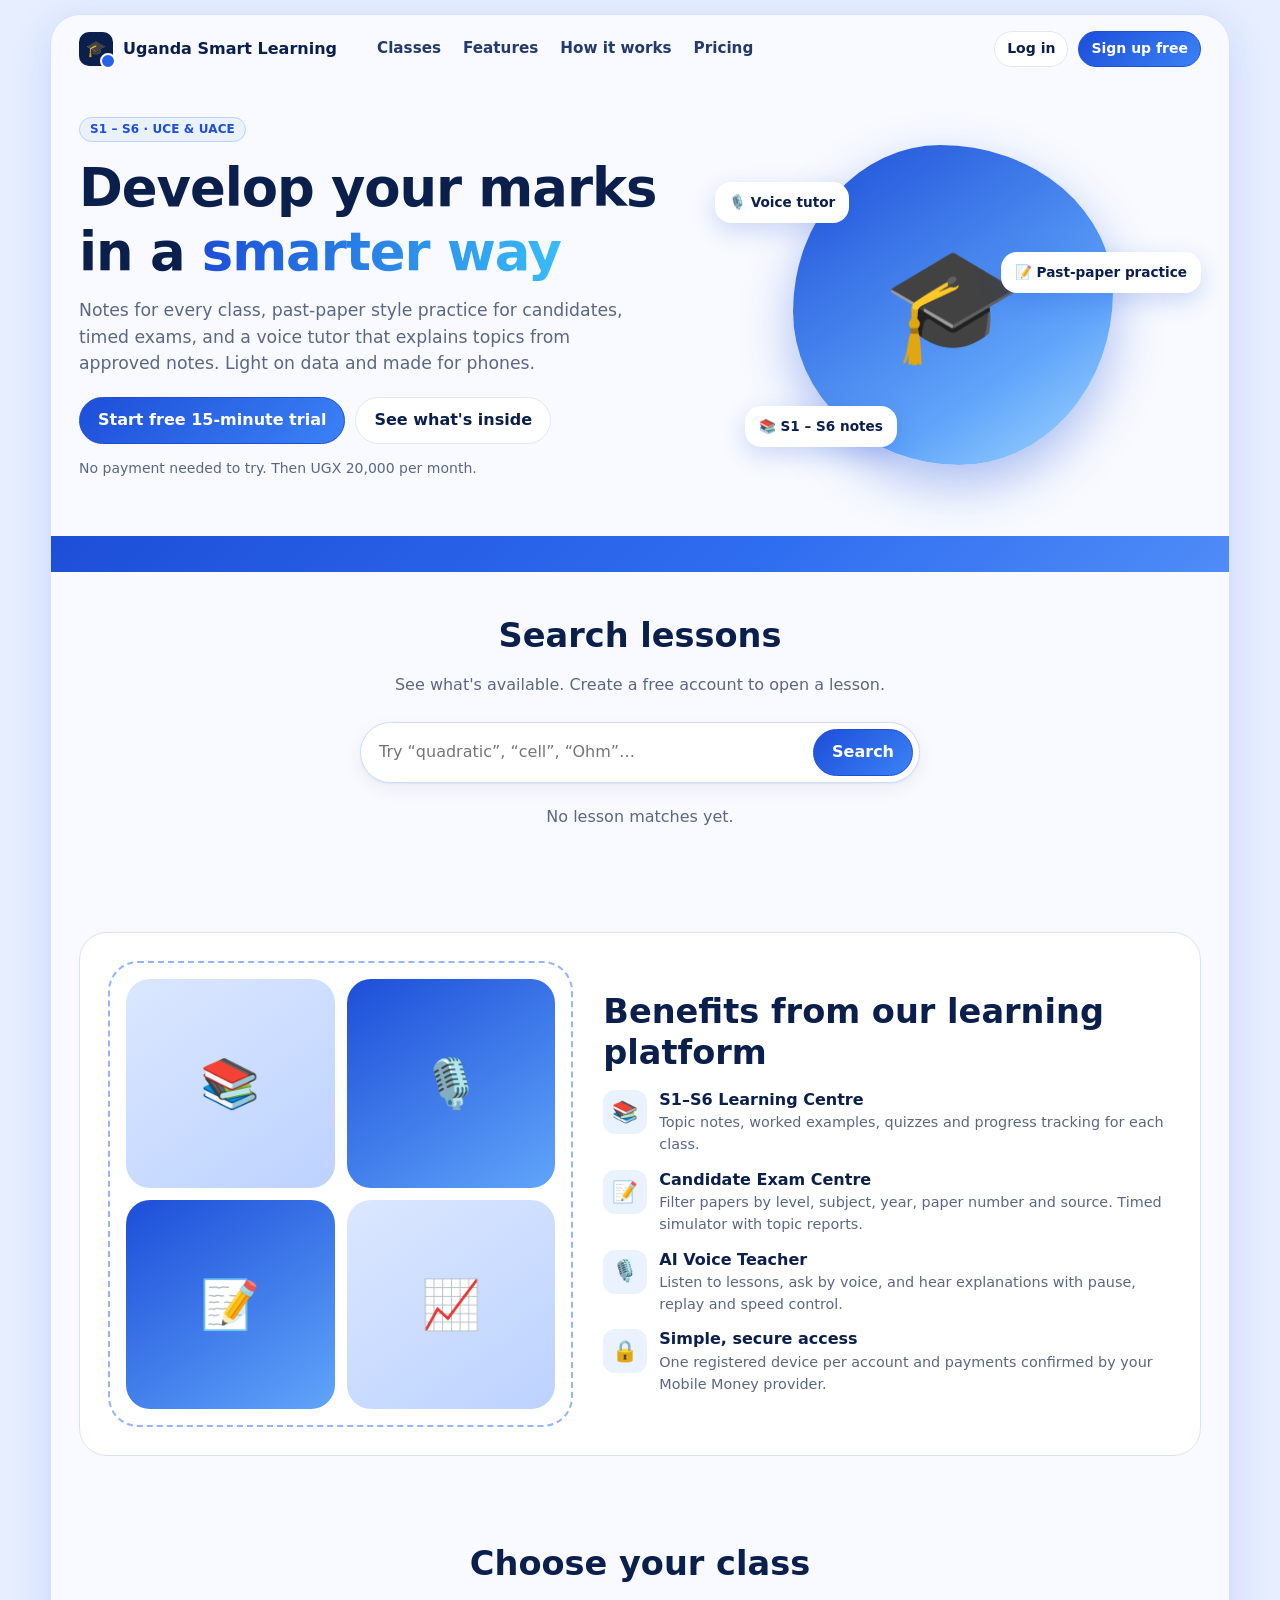
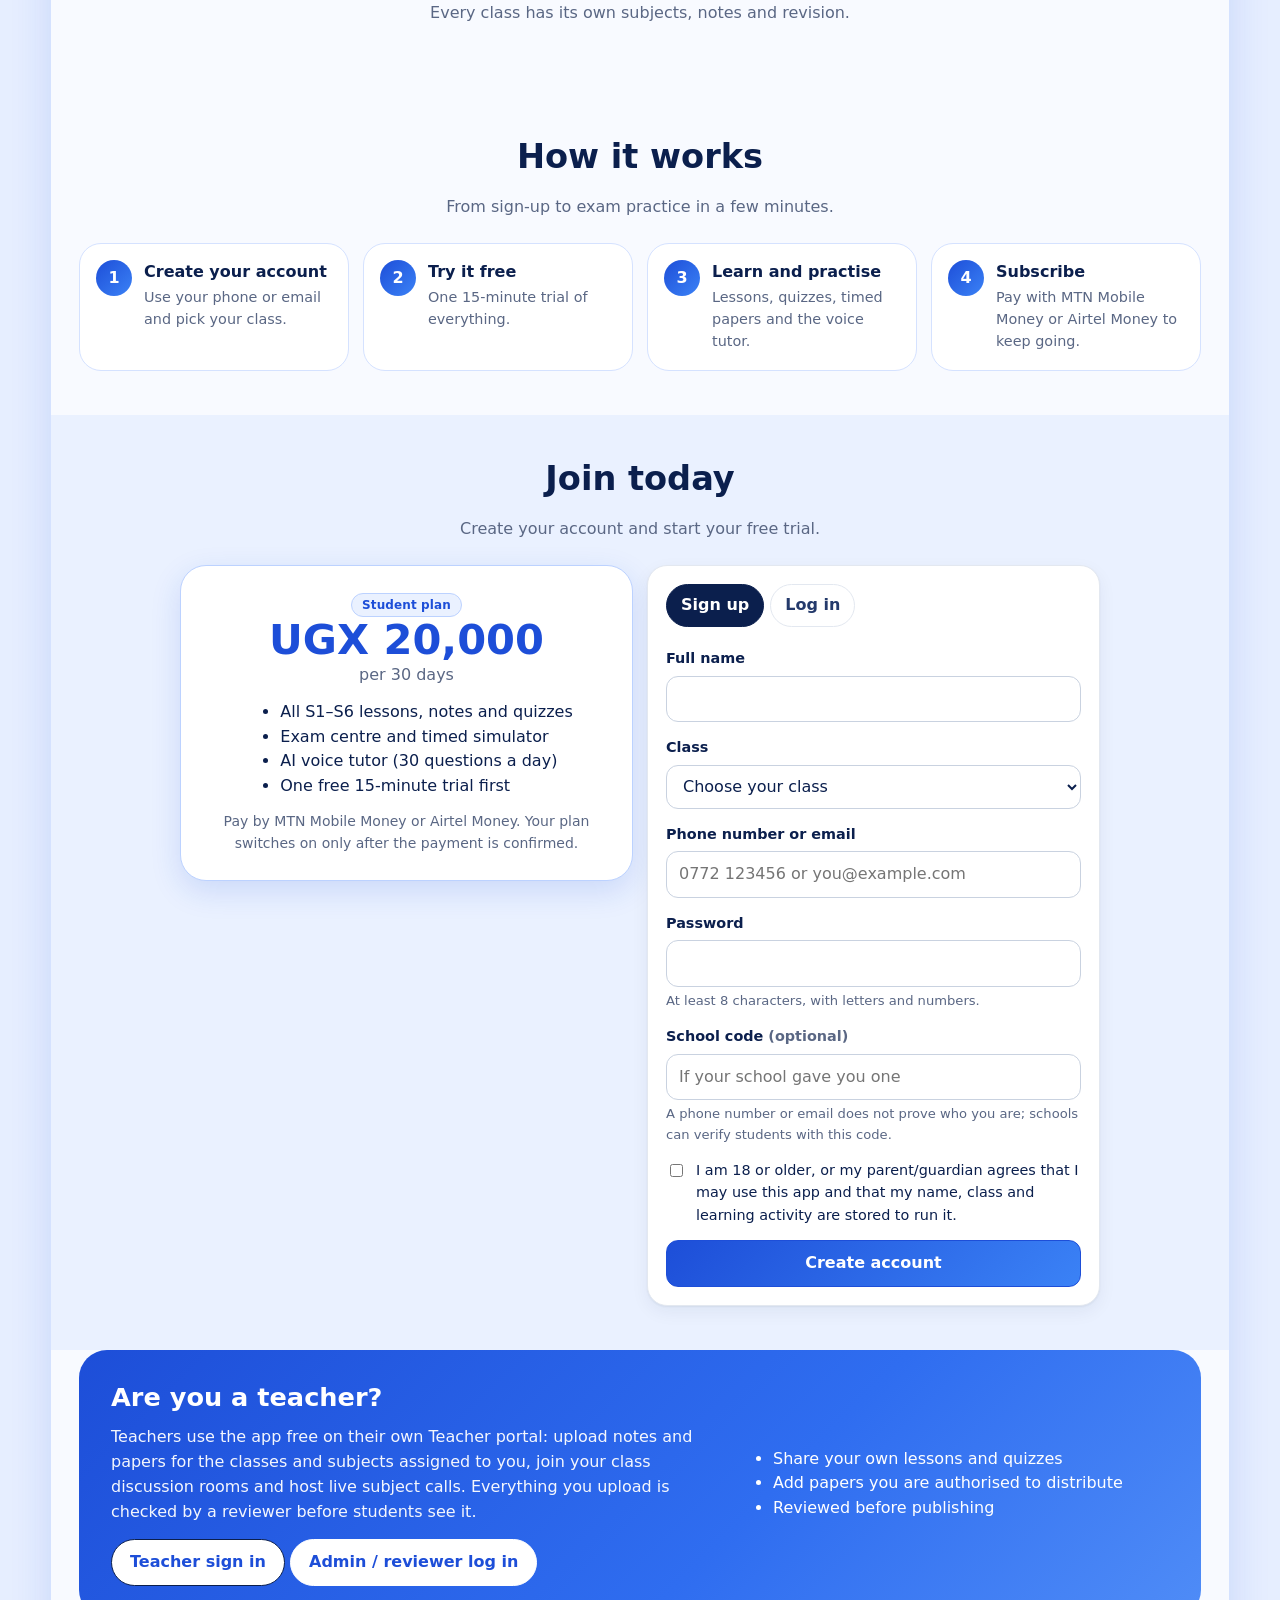
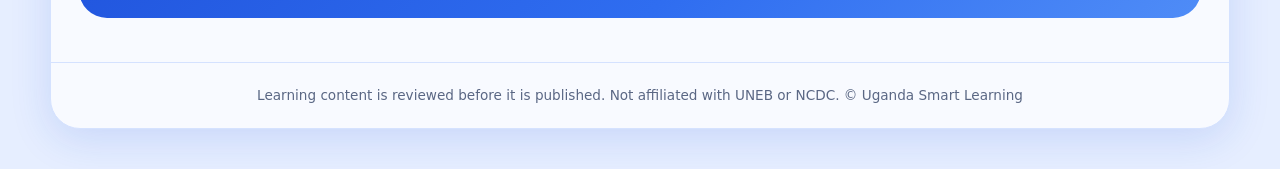
==== commit a9f64fe2: "Add files via upload" ====
--- a/index.html
+++ b/index.html
@@ -212,29 +212,119 @@
 .clsbanner{border-radius:20px;padding:16px 18px;color:#fff;background:linear-gradient(135deg,var(--c),color-mix(in srgb,var(--c) 70%,#000))}
 .clsbanner h1,.clsbanner h2,.clsbanner p{color:#fff;margin:0}
 
-/* ===== class discussion room ===== */
-.room{display:grid;grid-template-columns:1fr;gap:14px}
-.callbar{display:flex;gap:10px;align-items:center;flex-wrap:wrap;background:#fff;border:1px solid var(--line);border-radius:16px;padding:10px 14px}
-.callgrid{display:grid;grid-template-columns:repeat(auto-fill,minmax(150px,1fr));gap:10px;margin-top:10px}
+/* ===== class discussion room (messenger style) ===== */
+.wa-main{max-width:1280px!important;padding:8px 12px 0!important}
+.wa{--c:#2563eb;display:grid;grid-template-columns:minmax(290px,370px) 1fr;height:calc(100dvh - 84px);min-height:460px;border:1px solid var(--line);border-radius:14px;overflow:hidden;background:#fff;position:relative}
+.wa *{box-sizing:border-box}
+.wa button{font:inherit}
+.ic{border:0;background:none;cursor:pointer;width:40px;height:40px;border-radius:50%;display:inline-grid;place-items:center;color:inherit;font-size:1.15rem;flex:none}
+.ic:hover{background:rgba(0,0,0,.07)} .wa-head .ic:hover{background:rgba(255,255,255,.18)}
+.wa-side{display:flex;flex-direction:column;min-height:0;border-right:1px solid var(--line);background:#fff}
+.wa-side .top{display:flex;align-items:center;justify-content:space-between;padding:12px 14px;font-weight:800;font-size:1.2rem}
+.wa-side .find{padding:0 12px 8px}.wa-side .find input{width:100%;border:0;background:#f0f2f5;border-radius:10px;min-height:38px;padding:0 12px}
+.wa-list{overflow-y:auto;flex:1}
+.ci{display:flex;gap:12px;align-items:center;padding:10px 14px;cursor:pointer;border-bottom:1px solid #f0f2f5;width:100%;text-align:left;background:#fff;border-left:0;border-right:0;border-top:0}
+.ci:hover,.ci.on{background:#f0f2f5}
+.av{width:48px;height:48px;border-radius:50%;background:var(--c);color:#fff;display:grid;place-items:center;font-weight:800;flex:none;font-size:.95rem}
+.av.sm{width:34px;height:34px;font-size:.78rem}.av.lg{width:96px;height:96px;font-size:1.7rem}
+.ci .mid{flex:1;min-width:0}.ci .t1{display:flex;justify-content:space-between;gap:8px}.ci .t1 b{white-space:nowrap;overflow:hidden;text-overflow:ellipsis}.ci .t1 span{font-size:.72rem;color:#667781;white-space:nowrap}
+.ci .t2{display:flex;justify-content:space-between;gap:8px;font-size:.85rem;color:#667781;margin-top:2px}.ci .t2 .pv{white-space:nowrap;overflow:hidden;text-overflow:ellipsis;min-width:0}
+.badge-n{background:var(--c);color:#fff;border-radius:999px;min-width:20px;height:20px;padding:0 6px;display:grid;place-items:center;font-size:.72rem;font-weight:800}
+.wa-chat{display:flex;flex-direction:column;min-width:0;min-height:0;position:relative;background-color:color-mix(in srgb,var(--c) 7%,#efeae2);background-image:radial-gradient(circle at 20% 30%,rgba(0,0,0,.035) 1.5px,transparent 2px),radial-gradient(circle at 70% 70%,rgba(0,0,0,.03) 1.5px,transparent 2px);background-size:46px 46px}
+.wa-head{display:flex;align-items:center;gap:10px;padding:8px 10px;background:var(--c);color:#fff;min-height:58px;flex:none}
+.wa-head .tt{flex:1;min-width:0;cursor:pointer;border:0;background:none;color:inherit;text-align:left;padding:0}
+.wa-head .tt b{display:block;white-space:nowrap;overflow:hidden;text-overflow:ellipsis;font-size:1rem}.wa-head .tt span{display:block;font-size:.78rem;opacity:.9;white-space:nowrap;overflow:hidden;text-overflow:ellipsis}
+.wa-head .av{background:rgba(255,255,255,.25)}
+.wa-head .back{display:none}
+.wa-search{display:none;align-items:center;gap:6px;padding:6px 10px;background:#fff;border-bottom:1px solid var(--line)}.wa-search.on{display:flex}.wa-search input{flex:1;border:0;background:#f0f2f5;border-radius:10px;min-height:36px;padding:0 12px}
+.callpill{display:flex;align-items:center;gap:10px;padding:8px 14px;background:#e7f7ec;color:#0b6b2d;font-size:.9rem;border-bottom:1px solid #cfe9d8;flex:none}.callpill button{margin-left:auto;border:0;background:#0b8a3e;color:#fff;border-radius:999px;padding:6px 14px;font-weight:700;cursor:pointer}
+.callpill.live{background:#0b8a3e;color:#fff}.callpill.live button{background:#fff;color:#0b8a3e}
+.wa-msgs{flex:1;overflow-y:auto;padding:10px 5% 16px;display:flex;flex-direction:column;position:relative}
+.dchip,.sys,.unread{align-self:center;background:#fff;color:#54656f;font-size:.75rem;padding:4px 12px;border-radius:8px;box-shadow:0 1px .5px rgba(11,20,26,.13);margin:10px 0 6px;text-align:center;max-width:90%}
+.sys{background:#fff3c4;color:#54541c;margin:6px 0}.unread{background:#dff2fb;color:#1f5f7a;font-weight:700;align-self:stretch;border-radius:0;box-shadow:none}
+.b{position:relative;max-width:min(80%,540px);padding:5px 8px 5px 9px;border-radius:9px;background:#fff;box-shadow:0 1px .5px rgba(11,20,26,.13);align-self:flex-start;margin-top:2px;font-size:.95rem;overflow-wrap:anywhere;transition:background .3s;-webkit-user-select:none;user-select:none}
+.b.me{align-self:flex-end;background:color-mix(in srgb,var(--c) 17%,#fff)}
+.b.first{margin-top:8px}
+.b.first::before{content:"";position:absolute;top:0;width:10px;height:12px;background:inherit}
+.b:not(.me).first::before{left:-6px;clip-path:polygon(100% 0,0 0,100% 100%)}
+.b.me.first::before{right:-6px;clip-path:polygon(0 0,100% 0,0 100%)}
+.b.flash{background:#fff2a8!important}
+.b.hasrx{margin-bottom:14px}
+.b .who{font-weight:700;font-size:.82rem;margin-bottom:1px;display:flex;gap:6px;align-items:center}
+.b .who .tag{font-size:.65rem;font-weight:800;background:#e3ecff;color:#1d4ed8;border-radius:5px;padding:0 5px}
+.b .tx{white-space:pre-wrap;-webkit-user-select:text;user-select:text}.b .tx mark{background:#ffe066;border-radius:3px}
+.b .tx a{color:#0b6bcb}
+.b .meta{float:right;margin:7px 0 -3px 12px;font-size:.68rem;color:#667781;display:inline-flex;gap:3px;align-items:center;line-height:1}
+.b .meta svg{width:16px;height:11px}.b .meta .rd{color:#34b7f1}
+.b .chev{position:absolute;top:1px;right:3px;width:24px;height:22px;border:0;border-radius:50%;background:linear-gradient(90deg,transparent,rgba(255,255,255,.95) 40%);color:#667781;cursor:pointer;opacity:0;font-size:.9rem;padding:0}
+.b.me .chev{background:linear-gradient(90deg,transparent,color-mix(in srgb,var(--c) 17%,#fff) 40%)}
+.b:hover .chev{opacity:1}
+.b.del .tx{font-style:italic;color:#667781}
+.quote{display:block;width:100%;text-align:left;border:0;border-left:4px solid var(--q,#2563eb);background:rgba(0,0,0,.06);border-radius:6px;padding:4px 8px;margin-bottom:4px;cursor:pointer;color:#111}
+.quote b{display:block;font-size:.78rem;color:var(--q,#2563eb)}.quote span{display:block;font-size:.84rem;color:#54656f;white-space:nowrap;overflow:hidden;text-overflow:ellipsis;max-width:380px}
+.rxs{position:absolute;bottom:-13px;left:8px;display:flex;gap:2px}.b.me .rxs{left:auto;right:8px}
+.rxs button{border:0;background:#fff;border-radius:999px;padding:1px 6px;box-shadow:0 1px 2px rgba(0,0,0,.25);font-size:.78rem;cursor:pointer}
+.vn{display:flex;align-items:center;gap:8px;min-width:230px;padding:2px 0}
+.vn .pl{width:38px;height:38px;border-radius:50%;border:0;background:var(--c);color:#fff;cursor:pointer;flex:none;font-size:.95rem}
+.vn .wv{display:flex;align-items:center;gap:2px;height:30px;flex:1}.vn .wv i{display:block;width:3px;border-radius:2px;background:#b6bec4}.vn .wv i.on{background:var(--c)}
+.vn .dur{font-size:.72rem;color:#667781;min-width:30px}.vn .sp{border:0;background:rgba(0,0,0,.08);border-radius:999px;font-size:.7rem;font-weight:800;padding:2px 7px;cursor:pointer}
+.b img.ph{display:block;max-width:min(300px,100%);max-height:320px;border-radius:7px;cursor:zoom-in;margin-bottom:2px}
+.fab{position:absolute;right:14px;bottom:86px;width:42px;height:42px;border-radius:50%;border:0;background:#fff;box-shadow:0 2px 6px rgba(0,0,0,.3);cursor:pointer;display:none;place-items:center;z-index:5;font-size:1.1rem}.fab.on{display:grid}.fab i{position:absolute;top:-6px;right:-2px;font-style:normal;background:var(--c);color:#fff;border-radius:999px;font-size:.7rem;min-width:18px;height:18px;display:grid;place-items:center;padding:0 4px}
+.wa-comp{display:flex;align-items:flex-end;gap:8px;padding:8px 10px;background:#f0f2f5;flex:none;position:relative}
+.wa-comp .pill{flex:1;display:flex;align-items:flex-end;background:#fff;border-radius:22px;padding:2px 4px;min-width:0}
+.wa-comp textarea{flex:1;border:0;outline:0;resize:none;background:none;min-height:40px;max-height:120px;padding:10px 4px;font:inherit;line-height:1.3;min-width:0}
+.wa-comp .go{width:46px;height:46px;border-radius:50%;border:0;background:var(--c);color:#fff;cursor:pointer;font-size:1.2rem;flex:none}
+.rpbar{display:flex;gap:8px;align-items:center;padding:6px 10px 0;background:#f0f2f5}.rpbar .quote{flex:1;background:#fff;cursor:default}.rpbar .quote span{max-width:none}
+.recrow{display:flex;align-items:center;gap:12px;flex:1;background:#fff;border-radius:22px;padding:4px 12px;min-height:46px;color:#d92d20;font-weight:700}
+.recrow .dot{width:10px;height:10px;border-radius:50%;background:#d92d20;animation:blink 1s infinite}@keyframes blink{50%{opacity:.2}}
+.recrow .lv{flex:1;display:flex;align-items:center;gap:2px;height:28px;overflow:hidden}.recrow .lv i{display:block;width:3px;border-radius:2px;background:#d92d20;opacity:.7}
+.emo{position:absolute;left:0;right:0;bottom:100%;background:#fff;border-top:1px solid var(--line);box-shadow:0 -4px 12px rgba(0,0,0,.08);z-index:6;display:none}.emo.on{display:block}
+.emo .cats{display:flex;border-bottom:1px solid #eee}.emo .cats button{flex:1;border:0;background:none;padding:8px;cursor:pointer;font-size:1.15rem;border-bottom:3px solid transparent}.emo .cats button.on{border-color:var(--c)}
+.emo .grid8{display:grid;grid-template-columns:repeat(auto-fill,minmax(40px,1fr));max-height:230px;overflow-y:auto;padding:6px}.emo .grid8 button{border:0;background:none;font-size:1.5rem;padding:4px;cursor:pointer;border-radius:8px}.emo .grid8 button:hover{background:#f0f2f5}
+.mmenu{position:fixed;z-index:80;background:#fff;border-radius:12px;box-shadow:0 6px 24px rgba(0,0,0,.28);min-width:210px;overflow:hidden}
+.mmenu .rxbar{display:flex;gap:2px;padding:8px 8px 4px;border-bottom:1px solid #eee;flex-wrap:wrap}.mmenu .rxbar button{border:0;background:none;font-size:1.45rem;cursor:pointer;border-radius:50%;width:38px;height:38px}.mmenu .rxbar button:hover{background:#f0f2f5}.mmenu .rxbar button.mine{background:#dbe8ff}
+.mmenu .it{display:flex;gap:12px;align-items:center;width:100%;border:0;background:none;padding:11px 16px;cursor:pointer;text-align:left}.mmenu .it:hover{background:#f5f6f6}.mmenu .it.bad{color:#d92d20}
+.info{position:absolute;top:0;right:0;bottom:0;width:min(400px,100%);background:#f0f2f5;z-index:30;overflow-y:auto;transform:translateX(105%);transition:transform .22s;box-shadow:-4px 0 14px rgba(0,0,0,.15)}.info.on{transform:none}
+.info .hd{display:flex;align-items:center;gap:10px;background:#fff;padding:12px;font-weight:700;border-bottom:1px solid var(--line)}
+.info .sec{background:#fff;margin-bottom:8px;padding:14px 16px}.info .ctr{text-align:center}.info .ctr h3{margin:10px 0 2px}
+.info .mem{display:flex;align-items:center;gap:12px;padding:8px 0}.info .mem .dot{width:9px;height:9px;border-radius:50%;background:#25d366;margin-left:auto}
+.info .row2{display:flex;justify-content:space-between;align-items:center;gap:8px;padding:8px 0;width:100%;border:0;background:none;text-align:left;cursor:pointer}
+.callov{position:fixed;inset:0;background:#0b1220;z-index:70;display:none;flex-direction:column;color:#fff}.callov.on{display:flex}
+.callov .ct{padding:14px 16px;display:flex;align-items:center;gap:10px}.callov .ct b{font-size:1.05rem}.callov .ct span{opacity:.75;font-size:.85rem;display:block}
+.callov .callgrid{flex:1;display:grid;gap:8px;padding:8px;margin:0;grid-template-columns:repeat(auto-fit,minmax(min(240px,100%),1fr));grid-auto-rows:minmax(150px,1fr);align-content:center}
+.callov .tile{aspect-ratio:auto;min-height:150px;background:#1b2740;border-radius:14px}
+.callov .ctrl{display:flex;justify-content:center;gap:16px;padding:16px 16px calc(18px + env(safe-area-inset-bottom))}.callov .ctrl button{width:56px;height:56px;border-radius:50%;border:0;background:#2a3753;color:#fff;font-size:1.3rem;cursor:pointer}.callov .ctrl button.off{background:#fff;color:#111}.callov .ctrl button.end{background:#e5322d}
+.lightbox{position:fixed;inset:0;background:rgba(0,0,0,.88);z-index:90;display:grid;place-items:center;cursor:zoom-out}.lightbox img{max-width:96vw;max-height:92vh;border-radius:6px}
 .tile{position:relative;border-radius:16px;overflow:hidden;background:#0b1f4d;aspect-ratio:4/3;display:grid;place-items:center;color:#fff}
 .tile video{position:absolute;inset:0;width:100%;height:100%;object-fit:cover}
 .tile.audio video{opacity:0;pointer-events:none}
-.tile .av{width:56px;height:56px;border-radius:50%;background:var(--c,#2563eb);display:grid;place-items:center;font-weight:800;font-size:1.3rem}
+.tile .av{width:72px;height:72px;font-size:1.5rem}
 .tile .nm{position:absolute;left:8px;bottom:6px;font-size:.78rem;font-weight:700;background:rgba(0,0,0,.45);padding:2px 8px;border-radius:999px}
 .tile .st{position:absolute;right:8px;top:6px;font-size:.7rem;background:rgba(0,0,0,.45);padding:2px 8px;border-radius:999px}
-.msgs{display:flex;flex-direction:column;gap:8px;height:min(56vh,520px);overflow-y:auto;padding:12px;background:var(--soft);border:1px solid var(--line);border-radius:16px}
-.msg{max-width:84%;padding:8px 12px;border-radius:16px;background:#fff;border:1px solid var(--line);align-self:flex-start;word-wrap:break-word;overflow-wrap:anywhere}
-.msg.me{align-self:flex-end;background:color-mix(in srgb,var(--c) 14%,#fff);border-color:color-mix(in srgb,var(--c) 40%,#fff)}
-.msg .mh{font-size:.78rem;display:flex;gap:6px;align-items:center;flex-wrap:wrap}
-.msg .tx{white-space:pre-wrap;margin:2px 0 0}
-.msg audio{width:min(260px,70vw);height:36px;margin-top:4px}
-.msg .mact{display:flex;gap:10px;margin-top:2px}
-.msg .mact button{border:0;background:none;color:var(--muted);font:inherit;font-size:.75rem;cursor:pointer;padding:2px 0}
-.msg .mact button:hover{color:var(--bad)}
-.composer{display:flex;gap:8px;align-items:flex-end}
-.composer textarea{min-height:44px;height:44px;max-height:120px;resize:none}
-.recbar{display:flex;gap:10px;align-items:center;flex:1;background:var(--bad-soft);border:1px solid #f5c2bd;border-radius:12px;padding:8px 12px;font-weight:700;color:var(--bad)}
-.rule{font-size:.85rem;color:var(--muted)}
+.netbar{padding:6px 12px;font-size:.82rem;background:#fff4d6;color:#7a5600;border-bottom:1px solid #f3dd9b;flex:none}.netbar.ok{display:none}
+@media (max-width:820px){
+  .wa-main{padding:0!important}
+  .wa{grid-template-columns:1fr;height:calc(100dvh - 60px - 58px - env(safe-area-inset-bottom));border-radius:0;border-left:0;border-right:0}
+  .wa .wa-side{display:flex}.wa .wa-chat{display:none}
+  .wa.show-chat .wa-side{display:none}.wa.show-chat .wa-chat{display:flex}
+  .wa-head .back{display:inline-grid}.wa.solo .wa-head .back{display:none}
+  .wa.solo .wa-side{display:none}.wa.solo .wa-chat{display:flex}
+  .wa-msgs{padding:8px 8px 14px}.b{max-width:86%}
+}
+
+
+/* ===== teacher portal ===== */
+.tlogin{max-width:460px;margin:7vh auto 0;padding:0 14px}.tlogin .card{padding:24px}
+.crumb{display:flex;gap:8px;align-items:center;flex-wrap:wrap;background:#f0f5ff;border:1px dashed #bcd2ff;border-radius:10px;padding:8px 12px;font-size:.92rem}
+
+.callov .stagebox{display:none;position:relative;flex:1;min-height:0;margin:0 8px;background:#000;border-radius:12px;overflow:hidden}
+.callov .stagebox video{width:100%;height:100%;object-fit:contain;background:#000}
+.callov .stagebox .nm{position:absolute;left:10px;bottom:10px;background:rgba(0,0,0,.6);color:#fff;padding:3px 10px;border-radius:99px;font-size:.8rem}
+.callov.has-stage .stagebox{display:block}
+.callov.has-stage .callgrid{flex:none;display:flex;gap:6px;overflow-x:auto;padding:8px;grid-auto-rows:unset}
+.callov.has-stage .callgrid .tile{flex:0 0 120px;height:90px;min-height:0}
+.callov .ctrl button.on{background:#f59e0b;color:#000}
+.callpill+.callpill{border-top:1px solid #cfe9d8}
 
 </style>
 </head>
@@ -242,209 +332,16 @@
 <main id="main" class="container" tabindex="-1"><p class="muted">Loading…</p></main>
 <noscript><p class="container">Please enable JavaScript to use Uganda Smart Learning.</p></noscript>
 <script>
-/* Uganda Smart Learning — SAMPLE seed content.
-   Everything here is demo material written for this prototype. It is NOT official NCDC syllabus text,
-   NOT a UNEB paper and NOT an official marking scheme. Replace through the Admin dashboard. */
-(function (r) {
-  const SAMPLE = 'Sample content (not official)';
-  const classes = [
-    { id: 'S1', color: '#dc2626', name: 'Senior One', level: 'Lower secondary', focus: 'Introduction to the lower secondary curriculum' },
-    { id: 'S2', color: '#15803d', name: 'Senior Two', level: 'Lower secondary', focus: 'Building foundational knowledge and skills' },
-    { id: 'S3', color: '#c2410c', name: 'Senior Three', level: 'Lower secondary', focus: 'Developing deeper subject understanding' },
-    { id: 'S4', color: '#7c3aed', name: 'Senior Four', level: 'UCE', focus: 'UCE candidate preparation and revision' },
-    { id: 'S5', color: '#0e7490', name: 'Senior Five', level: 'Advanced', focus: 'Advanced secondary subjects and concepts' },
-    { id: 'S6', color: '#be185d', name: 'Senior Six', level: 'UACE', focus: 'UACE candidate preparation and revision' }
-  ];
-  // Subject catalogue is configurable in Admin → Catalogue. This is only a starting point.
-  const subjects = [
-    { id: 'math', name: 'Mathematics', classes: ['S1', 'S2', 'S3', 'S4', 'S5', 'S6'] },
-    { id: 'eng', name: 'English Language', classes: ['S1', 'S2', 'S3', 'S4'] },
-    { id: 'bio', name: 'Biology', classes: ['S1', 'S2', 'S3', 'S4', 'S5', 'S6'] },
-    { id: 'phy', name: 'Physics', classes: ['S1', 'S2', 'S3', 'S4', 'S5', 'S6'] },
-    { id: 'chem', name: 'Chemistry', classes: ['S1', 'S2', 'S3', 'S4', 'S5', 'S6'] },
-    { id: 'hist', name: 'History', classes: ['S1', 'S2', 'S3', 'S4'] },
-    { id: 'geo', name: 'Geography', classes: ['S1', 'S2', 'S3', 'S4'] },
-    { id: 'econ', name: 'Economics', classes: ['S5', 'S6'] },
-    { id: 'gp', name: 'General Paper', classes: ['S5', 'S6'] }
-  ];
-  const orgs = [
-    { id: 'o_usl', name: 'Uganda Smart Learning (sample content)' },
-    { id: 'o_school', name: 'Sample School (demo teacher)' },
-    { id: 'o_uneb', name: 'UNEB (add only authorised papers)' },
-    { id: 'o_ncdc', name: 'NCDC (add only authorised sample assessments)' }
-  ];
-
-  const L = (id, cls, subject, topic, subtopic, title, objectives, notes, example, quiz) => ({
-    id, cls, subject, topic, subtopic, title, objectives, notes, example, quiz,
-    status: 'published', review: 'sample', source: SAMPLE, permission: 'Own sample content', submittedBy: 'system'
-  });
-
-  const lessons = [
-    L('s1-math-sets', 'S1', 'math', 'Sets', 'Basic set ideas', 'Introduction to sets',
-      ['Define a set and its elements', 'Use set notation', 'Find the union and intersection of two sets'],
-      '<p>A <b>set</b> is a well-defined collection of objects. The objects are called <b>elements</b> (or members). We list them inside curly brackets, for example <b>A = {1, 2, 3, 4}</b>.</p><h3>Notation</h3><ul><li>3 ∈ A means "3 is an element of A".</li><li>n(A) is the number of elements in A.</li><li>A ∪ B (union) contains everything that is in A or in B or in both.</li><li>A ∩ B (intersection) contains only the elements found in both sets.</li><li>∅ is the empty set, which has no elements.</li></ul><div class="box">Useful formula: n(A ∪ B) = n(A) + n(B) − n(A ∩ B)</div>',
-      'Let A = {1, 2, 3, 4} and B = {3, 4, 5}. Then A ∪ B = {1, 2, 3, 4, 5} and A ∩ B = {3, 4}. Check: n(A ∪ B) = 4 + 3 − 2 = 5.',
-      [{ q: 'How many elements are in {a, b, c, d}?', o: ['3', '4', '5', '6'], a: 1 },
-       { q: 'If A = {1, 2, 3} and B = {2, 3, 4}, what is A ∩ B?', o: ['{1, 2, 3, 4}', '{2, 3}', '{1, 4}', '{3}'], a: 1 },
-       { q: 'Which symbol means "is an element of"?', o: ['∪', '∩', '∈', '∅'], a: 2 }]),
-    L('s1-bio-cell', 'S1', 'bio', 'Cells', 'Cell structure', 'The cell: the unit of life',
-      ['Name the main parts of a cell', 'State the function of each part', 'Compare plant and animal cells'],
-      '<p>All living things are made of <b>cells</b>. Most cells have three basic parts:</p><ul><li><b>Cell membrane</b> – controls what enters and leaves the cell.</li><li><b>Cytoplasm</b> – jelly-like fluid where many chemical reactions happen.</li><li><b>Nucleus</b> – controls the activities of the cell and contains the genetic material.</li></ul><h3>Plant cells also have</h3><ul><li><b>Cell wall</b> – a rigid layer that supports the cell.</li><li><b>Chloroplasts</b> – contain chlorophyll for photosynthesis.</li><li>A large <b>vacuole</b> filled with cell sap.</li></ul>',
-      'A cell from a leaf has chloroplasts and a cell wall, so it is a plant cell. A cheek cell has neither, so it is an animal cell.',
-      [{ q: 'Which part controls the activities of the cell?', o: ['Cytoplasm', 'Nucleus', 'Cell wall', 'Vacuole'], a: 1 },
-       { q: 'Where does photosynthesis take place in a plant cell?', o: ['Nucleus', 'Cell membrane', 'Chloroplast', 'Cytoplasm'], a: 2 },
-       { q: 'Which structure is found in plant cells but not animal cells?', o: ['Cell membrane', 'Nucleus', 'Cytoplasm', 'Cell wall'], a: 3 }]),
-    L('s2-chem-states', 'S2', 'chem', 'States of matter', 'Particles and changes of state', 'Solids, liquids and gases',
-      ['Describe particle arrangement in the three states', 'Name the changes of state'],
-      '<p>Matter exists mainly as a <b>solid</b>, a <b>liquid</b> or a <b>gas</b>.</p><ul><li><b>Solid</b> – particles packed closely in fixed positions; they only vibrate.</li><li><b>Liquid</b> – particles close together but able to slide past each other.</li><li><b>Gas</b> – particles far apart and moving freely in all directions.</li></ul><h3>Changes of state</h3><ul><li>Melting: solid → liquid. Freezing: liquid → solid.</li><li>Boiling/evaporation: liquid → gas. Condensation: gas → liquid.</li><li>Sublimation: solid → gas directly (or the reverse).</li></ul>',
-      'Heating ice turns it to water (melting). Heating the water further turns it to steam (boiling).',
-      [{ q: 'What is the change from solid directly to gas called?', o: ['Melting', 'Sublimation', 'Condensation', 'Freezing'], a: 1 },
-       { q: 'Particles in a gas are…', o: ['packed in fixed positions', 'close but sliding', 'far apart and moving freely', 'not moving at all'], a: 2 },
-       { q: 'Liquid to solid is called…', o: ['Boiling', 'Melting', 'Condensation', 'Freezing'], a: 3 }]),
-    L('s3-phy-speed', 'S3', 'phy', 'Motion', 'Speed and velocity', 'Speed and velocity',
-      ['Calculate speed from distance and time', 'Distinguish speed from velocity'],
-      '<p><b>Speed</b> tells us how fast an object moves: <b>speed = distance ÷ time</b>. The SI unit is metres per second (m/s); km/h is also common.</p><p><b>Velocity</b> is speed in a stated direction, so velocity is a vector quantity while speed is a scalar.</p>',
-      'A boda-boda rider covers 150 m in 30 s. Speed = 150 ÷ 30 = 5 m/s.',
-      [{ q: 'A car travels 240 km in 3 hours. What is its average speed?', o: ['60 km/h', '70 km/h', '80 km/h', '90 km/h'], a: 2 },
-       { q: 'What is the SI unit of speed?', o: ['km/h', 'm/s', 'm', 's'], a: 1 },
-       { q: 'What does velocity have that speed does not?', o: ['Direction', 'Units', 'Time', 'Distance'], a: 0 }]),
-    L('s4-math-quad', 'S4', 'math', 'Quadratic equations', 'Solving by factorising and formula', 'Solving quadratic equations',
-      ['Solve quadratics by factorising', 'Use the quadratic formula', 'Use the discriminant'],
-      '<p>A quadratic equation has the form <b>ax² + bx + c = 0</b>.</p><h3>Factorising</h3><p>Write the expression as a product of two brackets and set each bracket to zero.</p><h3>Formula</h3><div class="box">x = (−b ± √(b² − 4ac)) ÷ 2a</div><p>The <b>discriminant</b> b² − 4ac tells us the roots: positive → two different real roots; zero → one repeated root; negative → no real roots.</p>',
-      'Solve x² − 5x + 6 = 0. Factorise: (x − 2)(x − 3) = 0, so x = 2 or x = 3.',
-      [{ q: 'Solve x² − 5x + 6 = 0.', o: ['x = 2 or 3', 'x = −2 or −3', 'x = 1 or 6', 'x = 5 or 1'], a: 0 },
-       { q: 'What is the discriminant of x² + 2x + 1?', o: ['0', '4', '8', '−4'], a: 0 },
-       { q: 'Solve x² − 9 = 0.', o: ['x = 3 only', 'x = ±3', 'x = ±9', 'x = 0'], a: 1 }]),
-    L('s4-bio-photo', 'S4', 'bio', 'Photosynthesis', 'Process and requirements', 'Photosynthesis',
-      ['State the word and chemical equation', 'List the conditions required', 'Explain what happens to the products'],
-      '<p><b>Photosynthesis</b> is the process by which green plants make glucose from carbon dioxide and water using light energy absorbed by chlorophyll.</p><div class="box">carbon dioxide + water → glucose + oxygen (light, chlorophyll)<br>6CO₂ + 6H₂O → C₆H₁₂O₆ + 6O₂</div><p>It takes place in <b>chloroplasts</b>. Excess glucose is converted to starch for storage; oxygen is released through the stomata.</p>',
-      'A plant kept in the dark cannot photosynthesise, so a leaf tested for starch after several days in darkness gives a negative result.',
-      [{ q: 'Which gas is absorbed by plants during photosynthesis?', o: ['Oxygen', 'Nitrogen', 'Carbon dioxide', 'Hydrogen'], a: 2 },
-       { q: 'Where does photosynthesis take place?', o: ['Mitochondria', 'Chloroplasts', 'Nucleus', 'Ribosomes'], a: 1 },
-       { q: 'In what form is excess glucose stored in plants?', o: ['Protein', 'Fat', 'Starch', 'Glycogen'], a: 2 }]),
-    L('s4-phy-elec', 'S4', 'phy', 'Electricity', "Ohm's law and resistors", "Ohm's law and resistance",
-      ["State Ohm's law", 'Calculate current, voltage or resistance', 'Add resistances in series'],
-      "<p><b>Ohm's law</b>: the current through a conductor is proportional to the voltage across it, provided temperature stays constant.</p><div class=\"box\">V = I × R &nbsp;(V in volts, I in amperes, R in ohms Ω)</div><p>For resistors in <b>series</b> the total resistance is the sum: R = R₁ + R₂ + …</p>",
-      'A 4 Ω resistor is connected across a 12 V supply. I = V ÷ R = 12 ÷ 4 = 3 A.',
-      [{ q: 'What current flows when 6 V is applied across 3 Ω?', o: ['1 A', '2 A', '3 A', '18 A'], a: 1 },
-       { q: 'What is the unit of resistance?', o: ['Volt', 'Ampere', 'Ohm', 'Watt'], a: 2 },
-       { q: 'Two resistors of 2 Ω and 3 Ω are in series. Total resistance?', o: ['1 Ω', '1.2 Ω', '5 Ω', '6 Ω'], a: 2 }]),
-    L('s4-chem-acids', 'S4', 'chem', 'Acids, bases and salts', 'pH and neutralisation', 'Acids, bases and salts',
-      ['Use the pH scale', 'Describe neutralisation', 'Write a simple neutralisation equation'],
-      '<p>The <b>pH scale</b> runs from 0 to 14: below 7 is acidic, 7 is neutral, above 7 is alkaline. Acids turn blue litmus red; alkalis turn red litmus blue.</p><p><b>Neutralisation</b>: acid + base → salt + water.</p><div class="box">HCl + NaOH → NaCl + H₂O</div>',
-      'Hydrochloric acid reacts with sodium hydroxide to give sodium chloride (table salt) and water.',
-      [{ q: 'What is the pH of a neutral solution?', o: ['0', '7', '10', '14'], a: 1 },
-       { q: 'HCl + NaOH produces…', o: ['NaCl and water', 'NaOH and water', 'Cl₂ and Na', 'NaCl and hydrogen'], a: 0 },
-       { q: 'Blue litmus paper in acid turns…', o: ['green', 'yellow', 'red', 'stays blue'], a: 2 }]),
-    L('s5-phy-kin', 'S5', 'phy', 'Kinematics', 'Equations of uniformly accelerated motion', 'Equations of motion',
-      ['Apply v = u + at, s = ut + ½at² and v² = u² + 2as'],
-      '<p>For motion in a straight line with <b>constant acceleration a</b>, initial velocity <b>u</b>, final velocity <b>v</b>, time <b>t</b> and displacement <b>s</b>:</p><div class="box">v = u + at<br>s = ut + ½at²<br>v² = u² + 2as</div><p>Choose the equation that contains the three quantities you know and the one you want.</p>',
-      'A car starts from rest (u = 0) with a = 2 m/s² for 5 s. v = 0 + 2×5 = 10 m/s and s = ½×2×5² = 25 m.',
-      [{ q: 'u = 2 m/s, a = 3 m/s², t = 4 s. Find v.', o: ['10 m/s', '12 m/s', '14 m/s', '16 m/s'], a: 2 },
-       { q: 'u = 0, a = 4 m/s², t = 3 s. Find s.', o: ['12 m', '18 m', '24 m', '36 m'], a: 1 },
-       { q: 'u = 0, a = 2 m/s², s = 9 m. Find v.', o: ['3 m/s', '6 m/s', '9 m/s', '18 m/s'], a: 1 }]),
-    L('s5-math-diff', 'S5', 'math', 'Differentiation', 'Differentiating powers of x', 'Introduction to differentiation',
-      ['Differentiate polynomials', 'Find the gradient of a curve at a point'],
-      '<p>The <b>derivative</b> dy/dx gives the gradient of a curve. For powers of x:</p><div class="box">If y = xⁿ then dy/dx = n·xⁿ⁻¹</div><p>The derivative of a constant is 0, and each term of a polynomial is differentiated separately.</p>',
-      'y = 3x⁴ − 2x² + 5 gives dy/dx = 12x³ − 4x. At x = 1 the gradient is 12 − 4 = 8.',
-      [{ q: 'Differentiate y = x³.', o: ['x²', '3x²', '3x', 'x⁴/4'], a: 1 },
-       { q: 'Differentiate y = 5x.', o: ['5', '5x', 'x', '0'], a: 0 },
-       { q: 'What is the derivative of a constant?', o: ['1', 'The constant', '0', 'x'], a: 2 }]),
-    L('s6-math-integ', 'S6', 'math', 'Integration', 'Integrating powers of x', 'Introduction to integration',
-      ['Integrate powers of x', 'Evaluate a definite integral'],
-      '<p>Integration reverses differentiation:</p><div class="box">∫ xⁿ dx = xⁿ⁺¹ ÷ (n + 1) + C &nbsp;(n ≠ −1)</div><p>For a <b>definite integral</b> from a to b, integrate, then subtract the value at a from the value at b. The constant C cancels out.</p>',
-      '∫₀² 3x² dx = [x³] from 0 to 2 = 8 − 0 = 8.',
-      [{ q: '∫ 2x dx =', o: ['x² + C', '2x² + C', 'x + C', '2 + C'], a: 0 },
-       { q: '∫₀¹ x dx =', o: ['1', '1/2', '2', '0'], a: 1 },
-       { q: '∫₀² 3x² dx =', o: ['4', '6', '8', '12'], a: 2 }]),
-    L('s6-chem-equil', 'S6', 'chem', 'Chemical equilibrium', "Le Chatelier's principle", 'Chemical equilibrium',
-      ['Describe dynamic equilibrium', "Apply Le Chatelier's principle"],
-      "<p>In a reversible reaction at <b>dynamic equilibrium</b> the forward and reverse reaction rates are equal, so concentrations stay constant.</p><p><b>Le Chatelier's principle</b>: if a change is imposed on a system at equilibrium, the position shifts to oppose the change.</p><ul><li>Raising pressure favours the side with fewer moles of gas.</li><li>A catalyst speeds up both directions equally and does <b>not</b> change the position of equilibrium.</li></ul>",
-      'N₂ + 3H₂ ⇌ 2NH₃: 4 moles of gas on the left and 2 on the right, so higher pressure shifts the equilibrium to the right.',
-      [{ q: 'What effect does a catalyst have on the position of equilibrium?', o: ['Shifts right', 'Shifts left', 'None', 'Stops the reaction'], a: 2 },
-       { q: 'At equilibrium, the forward rate is…', o: ['greater than the reverse', 'less than the reverse', 'equal to the reverse', 'zero'], a: 2 },
-       { q: 'Increasing pressure on N₂ + 3H₂ ⇌ 2NH₃ shifts the position…', o: ['to the right', 'to the left', 'not at all', 'to the left then right'], a: 0 }]),
-    L('s6-bio-enzymes', 'S6', 'bio', 'Enzymes', 'Properties and factors', 'Enzymes',
-      ['State what enzymes are', 'Explain the effect of temperature and pH'],
-      '<p><b>Enzymes</b> are biological catalysts made of protein. Each enzyme has an <b>active site</b> whose shape fits a specific substrate (lock-and-key model).</p><ul><li>Rate rises with temperature up to an optimum.</li><li>Above the optimum the enzyme is <b>denatured</b>: the active site changes shape and the substrate no longer fits.</li><li>Each enzyme works best at an optimum pH.</li></ul>',
-      'Amylase in saliva breaks starch down to maltose. Boiling it first destroys its activity.',
-      [{ q: 'Enzymes are made of…', o: ['Lipids', 'Proteins', 'Carbohydrates', 'Minerals'], a: 1 },
-       { q: 'What happens to an enzyme at very high temperature?', o: ['It works faster', 'It is denatured', 'It becomes a substrate', 'Nothing'], a: 1 },
-       { q: 'The substrate binds to the…', o: ['active site', 'cell wall', 'nucleus', 'membrane'], a: 0 }])
-  ];
-
-  const M = (id, topic, marks, text, o, a) => ({ id, type: 'mcq', topic, marks, text, o, a });
-  const S = (id, topic, marks, text, model) => ({ id, type: 'struct', topic, marks, text, model });
-  const P = (o) => Object.assign({
-    level: '', org: 'Uganda Smart Learning (sample content)', category: 'AI-generated practice', hasGuide: true,
-    verified: false, permission: 'Own sample content', reviewer: 'Not yet human-verified', status: 'published',
-    submittedBy: 'system', createdAt: 0, instructions: 'Answer all questions. This is sample practice material, not an official UNEB paper.'
-  }, o);
-
-  const papers = [
-    P({ id: 'p-s4-math-1', title: 'SAMPLE Mathematics Practice – Paper 1', cls: 'S4', subject: 'math', year: 2026, paperNo: 1, duration: 20,
-      questions: [
-        M('q1', 'Quadratic equations', 2, 'Solve x² − 7x + 12 = 0.', ['x = 3 or 4', 'x = −3 or −4', 'x = 2 or 6', 'x = 1 or 12'], 0),
-        M('q2', 'Algebra', 2, 'Simplify 3(x + 2) − 2x.', ['x + 6', '5x + 6', 'x + 2', '5x + 2'], 0),
-        M('q3', 'Sets', 2, 'If A = {1, 2, 3} and B = {3, 4}, find A ∪ B.', ['{3}', '{1, 2, 3, 4}', '{1, 2, 4}', '{1, 2, 3}'], 1),
-        M('q4', 'Indices', 2, 'Evaluate 2³ × 2².', ['10', '32', '64', '12'], 1),
-        M('q5', 'Coordinate geometry', 2, 'Find the gradient of the line through (0, 1) and (2, 5).', ['1', '2', '3', '4'], 1),
-        S('q6', 'Quadratic equations', 4, 'Solve 2x² + 3x − 2 = 0.', 'Factorise: (2x − 1)(x + 2) = 0, so x = 1/2 or x = −2.\nCheck x = −2: 2(4) − 6 − 2 = 0 ✓.'),
-        S('q7', 'Quadratic equations', 3, 'A rectangle has length (x + 3) cm and width x cm. Its area is 40 cm². Form and solve an equation to find x.', 'x(x + 3) = 40 → x² + 3x − 40 = 0 → (x + 8)(x − 5) = 0.\nx cannot be negative, so x = 5 cm (length 8 cm). Check: 5 × 8 = 40 ✓.')
-      ] }),
-    P({ id: 'p-s4-bio-1', title: 'SAMPLE Biology Practice – Paper 1 (objective)', cls: 'S4', subject: 'bio', year: 2026, paperNo: 1, duration: 10,
-      questions: [
-        M('q1', 'Photosynthesis', 1, 'Which organelle is the site of photosynthesis?', ['Mitochondrion', 'Chloroplast', 'Nucleus', 'Ribosome'], 1),
-        M('q2', 'Diffusion and osmosis', 1, 'Movement of water across a semi-permeable membrane from a dilute to a concentrated solution is called…', ['Diffusion', 'Osmosis', 'Active transport', 'Transpiration'], 1),
-        M('q3', 'Transport in animals', 1, 'Which blood cells carry oxygen?', ['White blood cells', 'Platelets', 'Red blood cells', 'Plasma'], 2),
-        M('q4', 'Nutrition', 1, 'Which enzyme in saliva digests starch?', ['Pepsin', 'Lipase', 'Amylase', 'Trypsin'], 2),
-        M('q5', 'Plant structure', 1, 'A main function of roots is to…', ['make food', 'absorb water and mineral salts', 'attract insects', 'store oxygen'], 1)
-      ] }),
-    P({ id: 'p-s4-bio-2', title: 'SAMPLE Biology Practice – Paper 2 (structured)', cls: 'S4', subject: 'bio', year: 2026, paperNo: 2, duration: 20,
-      questions: [
-        S('q1', 'Diffusion and osmosis', 3, 'Define diffusion and give one example in living organisms.', 'Diffusion is the net movement of particles from a region of higher concentration to a region of lower concentration, down a concentration gradient.\nExample: oxygen moving from the alveoli into the blood.'),
-        S('q2', 'Photosynthesis', 4, 'Write the word equation for photosynthesis and name two conditions required.', 'carbon dioxide + water → glucose + oxygen (in light, using chlorophyll).\nAny two: light, chlorophyll, carbon dioxide, water.'),
-        S('q3', 'Enzymes', 3, 'Explain why enzymes stop working at very high temperatures.', 'High temperature changes the shape of the active site (denaturation), so the substrate no longer fits and the enzyme cannot catalyse the reaction.')
-      ] }),
-    P({ id: 'p-s6-phy-1', title: 'SAMPLE Physics Practice – Paper 1', cls: 'S6', subject: 'phy', year: 2026, paperNo: 1, duration: 15,
-      questions: [
-        M('q1', 'Kinematics', 2, 'A car accelerates from rest at 2 m/s² for 5 s. Its final velocity is…', ['5 m/s', '10 m/s', '15 m/s', '25 m/s'], 1),
-        M('q2', 'Kinematics', 2, 'The distance travelled by the car in that time is…', ['10 m', '20 m', '25 m', '50 m'], 2),
-        M('q3', 'Dynamics', 1, 'The SI unit of force is the…', ['joule', 'newton', 'watt', 'pascal'], 1),
-        M('q4', 'Electricity', 2, 'A 4 Ω resistor across a 12 V supply carries a current of…', ['0.33 A', '3 A', '8 A', '48 A'], 1),
-        M('q5', 'Dynamics', 1, 'Which of these is a vector quantity?', ['Mass', 'Speed', 'Energy', 'Velocity'], 3),
-        S('q6', 'Dynamics', 4, 'A body of mass 2 kg accelerates at 3 m/s². Calculate the resultant force and state Newton\'s second law.', 'F = ma = 2 × 3 = 6 N.\nNewton\'s second law: the resultant force on a body is proportional to its rate of change of momentum; for constant mass F = ma.')
-      ] }),
-    P({ id: 'p-s4-chem-1-mock', title: 'SAMPLE Chemistry Teacher Mock – Paper 1 (no marking guide)', cls: 'S4', subject: 'chem', year: 2025, paperNo: 1, duration: 8,
-      org: 'Sample School (demo teacher)', category: 'Teacher-created assessment', hasGuide: false, permission: 'Own sample content',
-      reviewer: 'Reviewed (sample data)', verified: true,
-      questions: [
-        { id: 'q1', type: 'mcq', topic: 'Acids, bases and salts', marks: 1, text: 'What is the pH of pure water at 25 °C?', o: ['1', '7', '10', '14'] },
-        { id: 'q2', type: 'mcq', topic: 'Atomic structure', marks: 1, text: 'The atomic number of an element is the number of its…', o: ['neutrons', 'protons', 'electrons plus neutrons', 'shells'] },
-        { id: 'q3', type: 'mcq', topic: 'Acids, bases and salts', marks: 1, text: 'Which gas forms when zinc reacts with dilute hydrochloric acid?', o: ['Oxygen', 'Carbon dioxide', 'Hydrogen', 'Chlorine'] }
-      ] }),
-    P({ id: 'p-s6-chem-1-pending', title: 'SAMPLE Chemistry Contributor Submission – Paper 1', cls: 'S6', subject: 'chem', year: 2026, paperNo: 1, duration: 6,
-      org: 'Sample School (demo teacher)', category: 'Teacher-created assessment', status: 'pending', verified: false, reviewer: 'Pending review',
-      submittedBy: 'teacher@usl.demo', permission: 'Own sample content',
-      questions: [
-        M('q1', 'Chemical equilibrium', 1, 'A catalyst changes the position of equilibrium.', ['True', 'False'], 1),
-        M('q2', 'Chemical equilibrium', 1, 'At dynamic equilibrium the forward and reverse rates are…', ['equal', 'zero', 'different', 'increasing'], 0)
-      ] })
-  ];
-
-  r.USL_DATA = { classes, subjects, orgs, lessons, papers, SAMPLE };
-})(typeof window !== 'undefined' ? window : globalThis);
-
-</script>
-<script>
 /* Uganda Smart Learning — shared engine.
-   IMPORTANT: this prototype has no real backend. `Server` below simulates one inside the browser
-   (localStorage) so every rule can be seen working: trial, subscription, device lock, roles, review,
-   payment verification. For production, replace each Server method with a call to a real API
-   (FastAPI/NestJS + PostgreSQL) — the page code only talks to `Server`, never to storage directly. */
+   The SAME file runs in two places:
+   - on the server (api/rpc.js loads it with root.USL_SERVER = true): the only authority for accounts, one-time
+     codes, sessions, the device lock, subscriptions, payments, content, review and WhatsApp notices;
+   - in the browser: a read-only replica of what the signed-in user is allowed to see. Every change goes to
+     the server first (see REMOTE below); the browser never decides who has paid. */
 (function (root) {
   'use strict';
-  const KEY = 'usl_db_v1', TOK = 'usl_token', DEV = 'usl_device', DAY = 864e5;
+  const KEY = 'usl_db_v1', TOK = 'usl_token', DEV = 'usl_device', PASS = 'usl_pass', DAY = 864e5;
+  const SERVER = !!root.USL_SERVER, DEV_EMAIL = String(root.USL_DEV_EMAIL || 'tradertwech@gmail.com').trim().toLowerCase(), HOOKS = () => root.USL_HOOKS || {};
   /* Storage that never throws: some browsers/previews block localStorage. Fall back to memory (works for this page only). */
   const LS = (function () {
     try { const t = '__usl_t'; root.localStorage.setItem(t, '1'); root.localStorage.removeItem(t); return root.localStorage; } catch (e) { /* blocked */ }
@@ -452,11 +349,11 @@
     return { getItem: k => (k in m ? m[k] : null), setItem: (k, v) => { m[k] = String(v); }, removeItem: k => { delete m[k]; } };
   })();
   const isBrowser = typeof document !== 'undefined';
-  const DEFAULT_CFG = { price: 20000, currency: 'UGX', days: 30, trialMinutes: 15, sandbox: true, aiDailyLimit: 30, aiCostPerCall: 30, payNumber: '0773014995', whatsappNumber: '0773014995', whatsappNotify: true };
+  const DEFAULT_CFG = { price: 20000, currency: 'UGX', days: 30, trialMinutes: 15, aiDailyLimit: 30, aiCostPerCall: 30, payNumber: '0773014995', whatsappNumber: '0773014995', whatsappNotify: true };
   const CLASS_COLORS = { S1: '#dc2626', S2: '#15803d', S3: '#c2410c', S4: '#7c3aed', S5: '#0e7490', S6: '#be185d' };
   const CATEGORIES = ['Official UNEB past paper', 'NCDC sample assessment', 'School mock', 'Teacher-created assessment', 'Licensed publisher material', 'AI-generated practice'];
   const PERMS = ['Own content (author holds the rights)', 'Licensed / written permission held', 'Authorised by UNEB / NCDC', 'Permission pending'];
-  const ROLE_PERMS = { admin: ['*'], reviewer: ['review', 'submit', 'moderate'], contributor: ['submit', 'moderate'], student: [] };
+  const ROLE_PERMS = { admin: ['*'], reviewer: ['review', 'submit', 'moderate'], teacher: ['submit', 'moderate', 'teach'], contributor: ['submit', 'moderate'], student: [] };
 
   const $ = (s, r) => (r || document).querySelector(s);
   const $$ = (s, r) => [...(r || document).querySelectorAll(s)];
@@ -510,23 +407,18 @@
   }
   const notify = (userId, msg) => db.notifications.unshift({ id: uid('n'), userId, msg, at: now(), read: false });
 
+  /* A fresh database holds the catalogue and sample lessons only. There are NO built-in accounts: the developer
+     creates the administrator account by registering with the developer email and confirming the code sent to it. */
   async function seed() {
     const D = root.USL_DATA;
-    const staff = [['admin@usl.demo', 'Admin User', 'admin', 'Admin@123'], ['reviewer@usl.demo', 'Reviewer Demo', 'reviewer', 'Review@123'], ['teacher@usl.demo', 'Teacher Demo', 'contributor', 'Teach@123']];
-    const users = [];
-    for (const [c, n, role, pw] of staff) {
-      const salt = uid('s');
-      users.push({ id: uid('u'), role, name: n, contact: c, classId: null, subjects: [], salt, pw: await hash(pw, salt), verified: true, status: 'active', createdAt: now(), deviceId: null, deviceSince: null, trialStartedAt: null, trialEndsAt: null, dailyGoal: 2, failed: 0, lockUntil: 0 });
-    }
-    const teacher = users.find(u => u.role === 'contributor');
-    const papers = clone(D.papers).map(p => { p.createdAt = now(); p.level = (D.classes.find(c => c.id === p.cls) || {}).level || ''; if (p.submittedBy !== 'system') p.submittedBy = teacher.id; return p; });
-    const lessons = clone(D.lessons);
+    const papers = clone(D.papers).filter(p => p.status !== 'pending').map(p => { p.createdAt = now(); p.level = (D.classes.find(c => c.id === p.cls) || {}).level || ''; p.submittedBy = 'system'; return p; });
+    const lessons = clone(D.lessons).map(l => { l.submittedBy = 'system'; return l; });
     const syllabus = [];
     D.subjects.forEach(s => s.classes.forEach(c => syllabus.push({ classId: c, subjectId: s.id, ref: '', version: '', note: '' })));
-    db = { v: 1, cfg: Object.assign({}, DEFAULT_CFG), classes: clone(D.classes), subjects: clone(D.subjects), orgs: clone(D.orgs), lessons, papers, syllabus, users, sessions: {}, otps: {}, subs: [], payments: [], progress: {}, attempts: [], aiUsage: {}, notifications: [], reviews: [], audit: [], secret: rnd(16) };
-    audit('system.seeded', null, 'Sample content loaded');
-  }
-  const ready = (async () => { load(); if (!db || db.v !== 1) { await seed(); save(); } })();
+    db = { v: 1, cfg: Object.assign({}, DEFAULT_CFG), classes: clone(D.classes), subjects: clone(D.subjects), orgs: clone(D.orgs), lessons, papers, syllabus, users: [], sessions: {}, otps: {}, subs: [], payments: [], progress: {}, attempts: [], aiUsage: {}, notifications: [], reviews: [], audit: [], secret: rnd(16), topics: [], tv2: true, outbox: [], messages: [], mutes: {} };
+    audit('system.seeded', null, 'Catalogue loaded');
+  }
+  const EMPTY = () => ({ v: 1, cfg: Object.assign({}, DEFAULT_CFG), classes: [], subjects: [], orgs: [], lessons: [], papers: [], syllabus: [], users: [], sessions: {}, otps: {}, subs: [], payments: [], progress: {}, attempts: [], aiUsage: {}, notifications: [], reviews: [], audit: [], topics: [], outbox: [], messages: [], mutes: {} });
 
   /* ---------- helpers ---------- */
   function normContact(c) {
@@ -537,44 +429,34 @@
   }
   const pwOk = p => typeof p === 'string' && p.length >= 8 && /[A-Za-z]/.test(p) && /\d/.test(p);
   const can = (u, perm) => { const p = ROLE_PERMS[u.role] || []; return p.includes('*') || p.includes(perm); };
+  /* teachers are scoped to the class + subject pairs an administrator assigned to them */
+  const teachingOf = u => (u && Array.isArray(u.teaching) ? u.teaching : []);
+  const inScope = (u, cls, subject) => u.role !== 'teacher' || teachingOf(u).some(t => t.cls === cls && (!subject || t.subject === subject));
+  const teachClasses = u => [...new Set(teachingOf(u).map(t => t.cls))];
   const deviceId = () => { let d = LS.getItem(DEV); if (!d) { d = uid('dev'); LS.setItem(DEV, d); } return d; };
-  function makeOtp(contact, purpose) {
-    const a = new Uint32Array(1); root.crypto && root.crypto.getRandomValues ? root.crypto.getRandomValues(a) : (a[0] = Math.floor(Math.random() * 4e9));
-    const code = String(100000 + (a[0] % 900000));
-    db.otps[contact + '|' + purpose] = { code, exp: now() + 10 * 60000, tries: 0 };
-    return code; // DEMO ONLY: in production this is sent by SMS/email and never returned to the browser
-  }
-  /* Real code delivery: on Vercel the /api functions send the code by SMS (Africa's Talking) or email (Resend) and the
-     browser never sees the code. Where those functions don't exist or aren't configured (GitHub Pages, opening the file,
-     missing keys) we fall back to DEMO mode and show the code on screen. */
-  async function post(path, data, ms) {
-    const ctl = typeof AbortController !== 'undefined' ? new AbortController() : null, t = ctl && setTimeout(() => ctl.abort(), ms || 8000);
-    try { const r = await fetch(path, { method: 'POST', headers: { 'Content-Type': 'application/json' }, body: JSON.stringify(data), signal: ctl && ctl.signal }); let j = null; try { j = await r.json(); } catch (e) { /* not json */ } return { status: r.status, json: j }; }
-    catch (e) { return { status: 0, json: null }; } finally { if (t) clearTimeout(t); }
-  }
+  /* One-time codes: generated here, delivered by the server's SMS (Africa's Talking) or email (Resend) hook, stored only as a
+     hash, valid 10 minutes, 5 tries, one new code per 45 seconds and 5 per hour. The code is NEVER returned to the browser. */
   async function issueOtp(contact, purpose) {
-    const r = await post('api/send-otp', { contact, purpose });
-    load();
-    if (r.status === 200 && r.json && r.json.ok) { db.otps[contact + '|' + purpose] = { remote: true, token: r.json.token, exp: r.json.exp, tries: 0 }; save(); return { sent: true, via: r.json.via }; }
-    if (r.status === 429 || r.status === 502 || (r.status === 400 && r.json && r.json.error)) return { error: (r.json && r.json.error) || 'We could not send the code. Please try again.' };
-    const code = makeOtp(contact, purpose); save(); return { demoOtp: code }; // 404/501/network: sending is not set up here
+    load(); const k = contact + '|' + purpose, prev = db.otps[k], t = now();
+    if (prev && prev.sentAt && t - prev.sentAt < 45000) return { error: 'Please wait ' + Math.ceil((45000 - (t - prev.sentAt)) / 1000) + ' seconds before asking for another code.' };
+    const hist = ((prev && prev.hist) || []).filter(x => t - x < 3600000); if (hist.length >= 5) return { error: 'Too many codes were requested. Try again in an hour.' };
+    const a = new Uint32Array(1); root.crypto.getRandomValues(a); const code = String(100000 + (a[0] % 900000));
+    const h = HOOKS(); const d = h.deliverOtp ? await h.deliverOtp(contact, purpose, code) : { ok: false, error: 'Code sending is not set up on this site yet.' };
+    if (!d.ok) return { error: d.error || 'We could not send the code. Please try again.' };
+    load(); db.otps[k] = { h: await sha(db.secret + '|' + k + '|' + code), exp: t + 10 * 60000, tries: 0, sentAt: t, hist: hist.concat([t]) }; save();
+    return { sent: true, via: d.via };
   }
   async function checkOtp(contact, purpose, code) {
-    const k = contact + '|' + purpose; load(); let o = db.otps[k];
+    const k = contact + '|' + purpose; load(); const o = db.otps[k];
     if (!o || o.exp < now()) return 'The code has expired. Request a new one.';
     if (o.tries >= 5) return 'Too many wrong codes. Request a new one.';
-    if (o.remote) {
-      const r = await post('api/verify-otp', { contact, purpose, code: String(code).trim(), token: o.token }); load(); o = db.otps[k];
-      if (r.json && r.json.ok) { delete db.otps[k]; save(); return null; }
-      if (o) o.tries++; save(); return (r.json && r.json.error) || 'We could not check the code. Please try again.';
-    }
-    if (String(code).trim() !== o.code) { o.tries++; save(); return 'That code is not correct.'; }
+    if ((await sha(db.secret + '|' + k + '|' + String(code).trim())) !== o.h) { o.tries++; save(); return 'That code is not correct.'; }
     delete db.otps[k]; save(); return null;
   }
   function startSession(u) {
-    Object.keys(db.sessions).forEach(t => { if (db.sessions[t].userId === u.id) delete db.sessions[t]; }); // one active session per account
-    const t = rnd(24); db.sessions[t] = { userId: u.id, deviceId: u.deviceId, at: now() };
-    LS.setItem(TOK, t); audit('login.ok', u.id, 'device ' + u.deviceId.slice(-6)); save();
+    if (u.role === 'student') Object.keys(db.sessions).forEach(t => { if (db.sessions[t].userId === u.id) delete db.sessions[t]; }); // students: one active session / one device. Staff may use several devices.
+    const t = rnd(24); db.sessions[t] = { userId: u.id, deviceId: u.role === 'student' ? u.deviceId : deviceId(), at: now() };
+    LS.setItem(TOK, t); audit('login.ok', u.id, 'device ' + String(u.deviceId || deviceId()).slice(-6)); save();
     return okr({ role: u.role });
   }
   function sessionUser() {
@@ -583,7 +465,7 @@
     if (!s) return { reason: t ? 'Your session ended. Please log in again.' : '' };
     const u = db.users.find(x => x.id === s.userId);
     if (!u || u.status !== 'active') return { reason: 'This account is not active.' };
-    if (s.deviceId !== u.deviceId || s.deviceId !== deviceId()) return { reason: 'This account is now active on another device. Log in again to switch back.' };
+    if ((u.role === 'student' && s.deviceId !== u.deviceId) || s.deviceId !== deviceId()) return { reason: 'This account is now active on another device. Log in again to switch back.' };
     return { user: u, session: s };
   }
   function auth(perm) {
@@ -593,7 +475,7 @@
   }
   function accessOf(u) {
     if (!u) return { state: 'none' };
-    if (u.role !== 'student') return { state: 'staff' };
+    if (u.role !== 'student') return { state: 'staff', role: u.role };
     const t = now();
     const sub = db.subs.filter(s => s.userId === u.id && s.status === 'active' && s.expires > t).sort((a, b) => b.expires - a.expires)[0];
     if (sub) return { state: 'paid', expires: sub.expires, msLeft: sub.expires - t };
@@ -652,6 +534,18 @@
     return { put: async (id, blob) => { mem.set(id, blob); await tx('readwrite', s => s.put(blob, id)); }, get: async id => { if (mem.has(id)) return mem.get(id); const v = await tx('readonly', s => s.get(id)); return v && v !== true ? v : null; }, del: async id => { mem.delete(id); await tx('readwrite', s => s.delete(id)); } };
   })();
 
+  /* Shared class-room service (Supabase REST via /api/config). Without it, rooms work only inside one browser. */
+  const Remote = (function () {
+    let cfg = null, p = null, okNow = true, feat = {};
+    const init = () => p || (p = (async () => { try { const r = await fetch('api/config', { cache: 'no-store' }); if (r.ok) { const j = await r.json(); if (j) feat = j.features || {}; if (j && j.ok && j.url && j.key) cfg = j; } } catch (e) { /* not configured */ } return !!cfg; })());
+    const rest = async (method, path, body, extra) => {
+      if (!cfg) return null;
+      try { const r = await fetch(cfg.url.replace(/\/$/, '') + '/rest/v1/' + path, { method, headers: Object.assign({ apikey: cfg.key, Authorization: 'Bearer ' + cfg.key, 'Content-Type': 'application/json' }, extra || {}), body: body === undefined ? undefined : JSON.stringify(body) }); okNow = r.ok; if (!r.ok) return null; const t = await r.text(); return t ? JSON.parse(t) : []; }
+      catch (e) { okNow = false; return null; }
+    };
+    return { init, rest, get on() { return !!cfg; }, get features() { return feat; }, get healthy() { return okNow; }, get ice() { return cfg && cfg.ice ? cfg.ice : [{ urls: 'stun:stun.l.google.com:19302' }]; } };
+  })();
+
   /* ---------- the simulated server ---------- */
   const Server = {
     async register(f) {
@@ -661,12 +555,14 @@
       if (!pwOk(f.password)) return err('Password needs at least 8 characters with letters and numbers.');
       if (!f.consent) return err('Please confirm you are 18+, or that a parent/guardian consents to your use of this app.');
       const salt = uid('s'), pw = await hash(f.password, salt);
-      await ready; load();
-      if (!db.classes.find(c => c.id === f.classId)) return err('Choose your class.');
-      if (db.users.find(u => u.contact === contact)) return err('An account with this contact already exists. Please log in.');
-      const u = { id: uid('u'), role: 'student', name, contact, classId: f.classId, subjects: [], schoolCode: (f.schoolCode || '').trim(), salt, pw, verified: false, status: 'active', createdAt: now(), consentAt: now(), deviceId: null, deviceSince: null, trialStartedAt: null, trialEndsAt: null, dailyGoal: 2, failed: 0, lockUntil: 0 };
+      load(); const isDev = contact === DEV_EMAIL;
+      if (!isDev && !db.classes.find(c => c.id === f.classId)) return err('Choose your class.');
+      const old = db.users.find(u => u.contact === contact);
+      if (old && old.verified) return err('An account with this contact already exists. Please log in.');
+      if (old) db.users = db.users.filter(u => u !== old); // an unfinished sign-up can be started again
+      const u = { id: uid('u'), role: isDev ? 'admin' : 'student', name, contact, classId: isDev ? null : f.classId, subjects: [], schoolCode: (f.schoolCode || '').trim(), salt, pw, verified: false, status: 'active', createdAt: now(), consentAt: now(), deviceId: null, deviceSince: null, trialStartedAt: null, trialEndsAt: null, dailyGoal: 2, failed: 0, lockUntil: 0 };
       db.users.push(u); audit('user.registered', u.id, contact); save();
-      const o = await issueOtp(contact, 'verify'); if (o.error) return err(o.error);
+      const o = await issueOtp(contact, 'verify'); if (o.error) { load(); db.users = db.users.filter(x => x.id !== u.id); save(); return err(o.error); }
       return okr(Object.assign({ contact }, o));
     },
     async resendCode(contact, purpose) { contact = normContact(contact); load(); const u = db.users.find(x => x.contact === contact); if (!u) return err('Unknown account.'); const o = await issueOtp(contact, purpose === 'transfer' ? 'transfer' : 'verify'); return o.error ? err(o.error) : okr(o); },
@@ -677,12 +573,12 @@
       return Server._finishVerify(u2);
     },
     _finishVerify(u) {
-      u.verified = true; u.deviceId = deviceId(); u.deviceSince = now(); audit('user.verified', u.id); notify(u.id, 'Welcome! Your account is verified. You can start your free 15-minute trial from the dashboard.');
+      u.verified = true; u.deviceId = deviceId(); u.deviceSince = now(); audit('user.verified', u.id); notify(u.id, u.role === 'admin' ? 'Welcome, developer. This administrator account has full access.' : 'Welcome! Your account is verified. You can start your free ' + db.cfg.trialMinutes + '-minute trial from the dashboard.');
       return startSession(u);
     },
-    async login(contact, password) {
+    async login(contact, password, portal) {
       const c = normContact(contact); if (!c) return err('Enter the email or phone number you registered with.');
-      await ready; load(); let u = db.users.find(x => x.contact === c);
+      load(); let u = db.users.find(x => x.contact === c);
       if (u && u.lockUntil > now()) return err('Too many attempts. Try again in ' + Math.ceil((u.lockUntil - now()) / 1000) + ' seconds.');
       const good = u ? (await hash(password || '', u.salt)) === u.pw : false;
       load(); u = u && db.users.find(x => x.id === u.id);
@@ -691,9 +587,13 @@
         return err('Incorrect contact or password.');
       }
       if (u.status !== 'active') return err('This account is suspended. Please contact support.');
+      if (portal === 'teacher' && u.role !== 'teacher') return err('This sign-in is for teachers only. Students and other staff use the main log in.');
+      if (portal !== 'teacher' && u.role === 'teacher') return err('Teachers sign in on the Teacher portal (teacher.html).');
+      if (u.role === 'admin' && u.contact !== DEV_EMAIL) return err('Incorrect contact or password.');
       if (!u.verified) { const o = await issueOtp(c, 'verify'); return o.error ? err(o.error) : okr(Object.assign({ needsVerify: true, contact: c }, o)); }
       u.failed = 0; const dev = deviceId();
       if (!u.deviceId) { u.deviceId = dev; u.deviceSince = now(); audit('device.registered', u.id); }
+      else if (u.role !== 'student') { /* staff may use several devices */ }
       else if (u.deviceId !== dev) {
         audit('login.new_device', u.id, 'blocked pending verification'); notify(u.id, 'Someone tried to log in from a new device. If this was not you, change your password.'); save();
         const o = await issueOtp(c, 'transfer'); return o.error ? err(o.error) : okr(Object.assign({ needsTransfer: true, contact: c }, o));
@@ -709,6 +609,17 @@
     _finishTransfer(u) {
       u.deviceId = deviceId(); u.deviceSince = now(); audit('device.transferred', u.id); notify(u.id, 'Your account was moved to a new device. The old device has been signed out.');
       return startSession(u);
+    },
+    async requestReset(contact) {
+      const c = normContact(contact); if (!c) return err('Enter the email or phone number you registered with.'); load(); const u = db.users.find(x => x.contact === c);
+      if (u && u.verified && u.status === 'active' && !(u.role === 'admin' && u.contact !== DEV_EMAIL)) { const o = await issueOtp(c, 'reset'); if (o.error) return err(o.error); }
+      return okr({ contact: c }); // same answer whether or not the account exists
+    },
+    async resetPassword(contact, code, password) {
+      const c = normContact(contact); if (!c) return err('Unknown account.'); if (!pwOk(password)) return err('Password needs at least 8 characters with letters and numbers.');
+      const e = await checkOtp(c, 'reset', code); if (e) return err(e); const salt = uid('s'), pw = await hash(password, salt); load(); const u = db.users.find(x => x.contact === c); if (!u) return err('Unknown account.');
+      u.salt = salt; u.pw = pw; u.failed = 0; u.lockUntil = 0; Object.keys(db.sessions).forEach(t => { if (db.sessions[t].userId === u.id) delete db.sessions[t]; });
+      audit('password.reset', u.id); notify(u.id, 'Your password was changed. If this was not you, contact support.'); save(); return okr();
     },
     logout() { load(); const t = LS.getItem(TOK); if (t && db.sessions[t]) { audit('logout', db.sessions[t].userId); delete db.sessions[t]; save(); } LS.removeItem(TOK); return okr(); },
     currentUser() { const r = sessionUser(); return r.user ? { user: r.user } : { reason: r.reason }; },
@@ -736,12 +647,15 @@
     /* content (paid features are gated on the server side of the boundary) */
     getLesson(id) {
       const r = auth(); if (r.e) return r.e; const g = requireAccess(r.u); if (g) return g;
-      const l = db.lessons.find(x => x.id === id && x.status === 'published'); return l ? okr({ lesson: l }) : err('Lesson not found.');
+      const l = db.lessons.find(x => x.id === id && (x.status === 'published' || (r.u.role === 'teacher' && x.submittedBy === r.u.id))); if (!l) return err('Lesson not found.');
+      if (!inScope(r.u, l.cls, l.subject)) { audit('permission.denied', r.u.id, 'lesson outside teaching scope'); save(); return err('This lesson is outside the classes and subjects assigned to you.'); }
+      return okr({ lesson: l });
     },
     getPaper(id, forReview) {
       const r = auth(); if (r.e) return r.e; const g = requireAccess(r.u); if (g) return g;
       const p = db.papers.find(x => x.id === id); if (!p) return err('Paper not found.');
-      if (p.status !== 'published' && !(forReview && can(r.u, 'review'))) return err('This paper is not published.');
+      if (p.status !== 'published' && !(forReview && can(r.u, 'review')) && !(r.u.role === 'teacher' && p.submittedBy === r.u.id)) return err('This paper is not published.');
+      if (!inScope(r.u, p.cls, p.subject)) { audit('permission.denied', r.u.id, 'paper outside teaching scope'); save(); return err('This paper is outside the classes and subjects assigned to you.'); }
       return okr({ paper: p });
     },
     saveQuiz(lessonId, score, total) {
@@ -817,38 +731,67 @@
     },
     aiLeft() { const r = auth(); if (r.e) return 0; const x = db.aiUsage[r.u.id + '|' + today()]; return db.cfg.aiDailyLimit - (x ? x.calls : 0); },
 
-    /* payments */
-    initiatePayment(provider, phone) {
+    /* payments: automatic (Flutterwave mobile money) when the server has keys, otherwise manual (send money, give the transaction ID,
+       administrator confirms). Either way ONLY the server can activate a subscription. */
+    async initiatePayment(provider, phone) {
       const r = auth(); if (r.e) return r.e; const u = r.u; if (u.role !== 'student') return err('Only students subscribe.');
       const ph = normContact(phone); if (!ph || ph.includes('@')) return err('Enter a valid Ugandan mobile money number, e.g. 0772 123456.');
       if (!['MTN Mobile Money', 'Airtel Money'].includes(provider)) return err('Choose a payment provider.');
-      let p = db.payments.find(x => x.userId === u.id && x.status === 'pending' && now() - x.createdAt < 15 * 60000);
-      if (p) return okr({ payment: p, reused: true });
-      p = { id: uid('pay'), ref: 'USL-' + rnd(4).toUpperCase(), userId: u.id, provider, phone: ph, amount: db.cfg.price, currency: db.cfg.currency, days: db.cfg.days, payTo: normContact(db.cfg.payNumber), status: 'pending', createdAt: now(), updatedAt: now(), txId: null };
-      db.payments.unshift(p); audit('payment.initiated', u.id, p.ref + ' ' + fmtUGX(p.amount)); save(); return okr({ payment: p });
+      const h = HOOKS(), auto = !!(h.chargeReady && h.chargeReady());
+      let p = db.payments.find(x => x.userId === u.id && x.status === 'pending' && now() - x.createdAt < (auto ? 120000 : 3 * 3600000));
+      if (p && p.mode === (auto ? 'auto' : 'manual') && (!auto || (p.phone === ph && p.provider === provider))) return okr({ payment: p, reused: true });
+      if (p) { p.status = 'failed'; p.updatedAt = now(); }
+      p = { id: uid('pay'), ref: 'USL-' + rnd(4).toUpperCase(), userId: u.id, provider, phone: ph, amount: db.cfg.price, currency: db.cfg.currency, days: db.cfg.days, payTo: normContact(db.cfg.payNumber), mode: auto ? 'auto' : 'manual', status: 'pending', createdAt: now(), updatedAt: now(), txId: null };
+      db.payments.unshift(p); audit('payment.initiated', u.id, p.ref + ' ' + fmtUGX(p.amount) + ' ' + p.mode); save();
+      if (auto) {
+        const c = await h.charge({ ref: p.ref, amount: p.amount, currency: p.currency, phone: ph, provider, name: u.name, userId: u.id, email: u.contact.includes('@') ? u.contact : null });
+        load(); const q = db.payments.find(x => x.id === p.id);
+        if (!c.ok) { q.status = 'failed'; q.updatedAt = now(); q.note = c.error || ''; save(); return err(c.error || 'We could not start the mobile money payment. Please try again.'); }
+        q.note = c.message || ''; save(); return okr({ payment: q });
+      }
+      return okr({ payment: p });
     },
     myPayments() { const r = auth(); if (r.e) return []; return db.payments.filter(p => p.userId === r.u.id); },
-    /* The ONLY path that can activate a subscription: an authenticated provider callback. */
-    async handleCallback(payload, signature) {
-      load(); const expect = await sha(db.secret + '|' + payload.ref + '|' + payload.status + '|' + payload.amount + '|' + (payload.txId || ''));
-      if (signature !== expect) { audit('payment.bad_signature', null, String(payload.ref)); save(); return err('Invalid signature — callback rejected.'); }
-      const p = db.payments.find(x => x.ref === payload.ref); if (!p) { audit('payment.unknown_ref', null, String(payload.ref)); save(); return err('Unknown transaction reference.'); }
-      if (Number(payload.amount) !== p.amount) { audit('payment.amount_mismatch', p.userId, p.ref); save(); return err('Amount does not match the expected price.'); }
-      if (payload.status === 'success') {
-        if (p.status === 'success') { audit('payment.duplicate_ignored', p.userId, p.ref); save(); return okr({ duplicate: true, message: 'Duplicate confirmation ignored — no extra days added.' }); }
-        if (p.status === 'reversed') { audit('payment.late_success_ignored', p.userId, p.ref); save(); return err('This transaction was already reversed.'); }
-        const latest = db.subs.filter(s => s.userId === p.userId && s.status === 'active').reduce((m, s) => Math.max(m, s.expires), 0);
-        const start = Math.max(now(), latest);
-        db.subs.push({ id: uid('sub'), userId: p.userId, paymentId: p.id, start, expires: start + p.days * DAY, status: 'active' });
-        p.status = 'success'; p.txId = payload.txId || null; p.updatedAt = now(); audit('payment.success', p.userId, p.ref); queueWhatsApp('subscription', payMessage(p, 'success'), p.id); notify(p.userId, 'Payment received. Your subscription is active for ' + p.days + ' days.'); save(); return okr({ message: 'Payment verified. Subscription activated.' });
+    async checkPayment(ref) {
+      const r = auth(); if (r.e) return r.e; let p = db.payments.find(x => x.ref === ref && x.userId === r.u.id); if (!p) return err('Unknown payment.');
+      if (p.status !== 'pending' || p.mode !== 'auto') return okr({ status: p.status });
+      const h = HOOKS(); const v = h.verify ? await h.verify(p.ref) : { status: 'pending' }; load(); p = db.payments.find(x => x.ref === ref); return Server._apply(p, v);
+    },
+    async _gatewayEvent(ref) { // called by the payment webhook on the server, never by a browser
+      load(); if (!db.payments.find(x => x.ref === ref)) return err('Unknown reference'); const h = HOOKS(); const v = h.verify ? await h.verify(ref) : { status: 'pending' }; load(); return Server._apply(db.payments.find(x => x.ref === ref), v);
+    },
+    _apply(p, v) {
+      if (!p) return err('Unknown payment.');
+      if (v.status === 'success') {
+        if (!(Number(v.amount) >= p.amount) || (v.currency && v.currency !== p.currency)) { p.status = 'review'; p.note = 'Amount paid (' + v.amount + ' ' + (v.currency || '') + ') does not match the price.'; p.updatedAt = now(); audit('payment.amount_mismatch', p.userId, p.ref); queueWhatsApp('review', '⚠️ Payment needs checking\nRef: ' + p.ref + '\n' + p.note, p.id); save(); return okr({ status: 'review' }); }
+        return Server._activate(p, v.txId);
       }
-      if (payload.status === 'failed') { if (p.status === 'pending') { p.status = 'failed'; p.updatedAt = now(); audit('payment.failed', p.userId, p.ref); notify(p.userId, 'Your payment did not go through. No money was taken for the subscription.'); save(); } return okr({ message: 'Marked failed.' }); }
-      if (payload.status === 'reversed') {
-        if (p.status !== 'success') return okr({ message: 'Nothing to reverse.' });
-        p.status = 'reversed'; p.updatedAt = now(); const s = db.subs.find(x => x.paymentId === p.id); if (s) { s.status = 'revoked'; }
-        audit('payment.reversed', p.userId, p.ref); queueWhatsApp('reversal', payMessage(p, 'reversed'), p.id); notify(p.userId, 'A payment was reversed, so the matching subscription days were removed.'); save(); return okr({ message: 'Payment reversed; access removed.' });
-      }
-      return err('Unknown status.');
+      if (v.status === 'failed' && p.status === 'pending') { p.status = 'failed'; p.updatedAt = now(); audit('payment.failed', p.userId, p.ref); notify(p.userId, 'Your payment did not go through. No money was taken for the subscription.'); save(); }
+      return okr({ status: p.status });
+    },
+    _activate(p, txId) {
+      if (p.status === 'success') { audit('payment.duplicate_ignored', p.userId, p.ref); save(); return okr({ status: 'success', duplicate: true }); }
+      if (p.status === 'reversed') { audit('payment.late_success_ignored', p.userId, p.ref); save(); return err('This transaction was already reversed.'); }
+      const latest = db.subs.filter(s => s.userId === p.userId && s.status === 'active').reduce((m, s) => Math.max(m, s.expires), 0), start = Math.max(now(), latest);
+      db.subs.push({ id: uid('sub'), userId: p.userId, paymentId: p.id, start, expires: start + p.days * DAY, status: 'active' });
+      p.status = 'success'; p.txId = txId || p.txId || null; p.updatedAt = now(); audit('payment.success', p.userId, p.ref); queueWhatsApp('subscription', payMessage(p, 'success'), p.id); notify(p.userId, 'Payment received. Your subscription is active for ' + p.days + ' days.'); save();
+      return okr({ status: 'success' });
+    },
+    submitManualPayment(ref, txId) {
+      const r = auth(); if (r.e) return r.e; const p = db.payments.find(x => x.ref === ref && x.userId === r.u.id); if (!p) return err('Unknown payment.');
+      if (p.mode !== 'manual' || p.status !== 'pending') return err('This payment cannot be updated.');
+      const id = String(txId || '').trim().toUpperCase().replace(/\s+/g, ''); if (!/^[A-Z0-9]{6,24}$/.test(id)) return err('Enter the transaction ID from the mobile money confirmation message (6–24 letters/numbers).');
+      if (db.payments.some(x => x.txId === id && x.id !== p.id)) return err('That transaction ID has already been used.');
+      p.txId = id; p.status = 'review'; p.updatedAt = now(); audit('payment.submitted', r.u.id, p.ref + ' ' + id);
+      queueWhatsApp('manual', '🧾 Payment to confirm\nStudent: ' + r.u.name + ' (' + (r.u.classId || '—') + ')\nContact: ' + r.u.contact + '\nAmount: ' + fmtUGX(p.amount) + ' via ' + p.provider + '\nFrom: ' + p.phone + '\nRef: ' + p.ref + '\nTransaction ID: ' + id + '\nOpen Admin → Payments to confirm.', p.id);
+      notify(r.u.id, 'We received your transaction ID. Your subscription starts as soon as the payment is confirmed.'); save(); return okr({ status: 'review' });
+    },
+    approvePayment(id) { const r = auth('*'); if (r.e) return r.e; const p = db.payments.find(x => x.id === id); if (!p || !['review', 'pending'].includes(p.status)) return err('This payment cannot be approved.'); audit('payment.approved', r.u.id, p.ref); return Server._activate(p, p.txId); },
+    rejectPayment(id, note) { const r = auth('*'); if (r.e) return r.e; const p = db.payments.find(x => x.id === id); if (!p || !['review', 'pending'].includes(p.status)) return err('This payment cannot be rejected.'); p.status = 'failed'; p.updatedAt = now(); p.note = String(note || '').slice(0, 200); audit('payment.rejected', r.u.id, p.ref); notify(p.userId, 'Your payment could not be confirmed' + (p.note ? ': ' + p.note : '.') + ' Please check the details or contact support.'); save(); return okr(); },
+    reversePayment(id) {
+      const r = auth('*'); if (r.e) return r.e; const p = db.payments.find(x => x.id === id); if (!p || p.status !== 'success') return err('Only a confirmed payment can be reversed.');
+      p.status = 'reversed'; p.updatedAt = now(); const s = db.subs.find(x => x.paymentId === p.id); if (s) s.status = 'revoked';
+      audit('payment.reversed', r.u.id, p.ref); queueWhatsApp('reversal', payMessage(p, 'reversed'), p.id); notify(p.userId, 'A payment was reversed, so the matching subscription days were removed.'); save(); return okr();
     },
 
     /* admin / reviewer / contributor */
@@ -864,10 +807,11 @@
     resetDevice(id) { const r = auth('*'); if (r.e) return r.e; const u = db.users.find(x => x.id === id); if (!u) return err('Not found.'); u.deviceId = null; Object.keys(db.sessions).forEach(t => { if (db.sessions[t].userId === id) delete db.sessions[t]; }); audit('device.reset_by_admin', r.u.id, u.contact); save(); return okr(); },
     async addStaff(f) {
       const r = auth('*'); if (r.e) return r.e; const contact = normContact(f.contact);
-      if (!contact || !contact.includes('@')) return err('Staff accounts need an email address.'); if (!ROLE_PERMS[f.role] || f.role === 'student') return err('Choose a role.'); if (!pwOk(f.password)) return err('Password needs 8+ characters with letters and numbers.');
+      if (!contact || !contact.includes('@')) return err('Staff accounts need an email address.'); if (f.role === 'admin') return err('There is only one administrator account: the developer\'s.'); if (!ROLE_PERMS[f.role] || f.role === 'student') return err('Choose a role.'); if (!pwOk(f.password)) return err('Password needs 8+ characters with letters and numbers.');
       if (!(f.name || '').trim()) return err('Enter a name.'); const salt = uid('s'), pw = await hash(f.password, salt); load();
       if (db.users.find(u => u.contact === contact)) return err('That email already has an account.');
-      db.users.push({ id: uid('u'), role: f.role, name: f.name.trim(), contact, classId: null, subjects: [], salt, pw, verified: true, status: 'active', createdAt: now(), deviceId: null, deviceSince: null, dailyGoal: 2, failed: 0, lockUntil: 0 });
+      let teaching = []; if (f.role === 'teacher' && f.teaching) { const c = Server._cleanTeaching(f.teaching); if (c.error) return err(c.error); teaching = c.out; }
+      db.users.push({ id: uid('u'), role: f.role, name: f.name.trim(), contact, classId: null, subjects: [], teaching, salt, pw, verified: true, status: 'active', createdAt: now(), deviceId: null, deviceSince: null, dailyGoal: 2, failed: 0, lockUntil: 0 });
       audit('staff.added', r.u.id, contact + ' as ' + f.role); save(); return okr();
     },
     saveConfig(c) {
@@ -875,7 +819,7 @@
       if (!(n(c.price) >= 1000) || !(n(c.days) >= 1) || !(n(c.trialMinutes) >= 1) || !(n(c.aiDailyLimit) >= 1)) return err('Check the values: price ≥ 1000, days ≥ 1, trial ≥ 1 minute, AI limit ≥ 1.');
       const pn = normContact(c.payNumber), wn = normContact(c.whatsappNumber);
       if (!pn || pn.includes('@')) return err('Enter a valid Ugandan phone number to receive payments.'); if (!wn || wn.includes('@')) return err('Enter a valid WhatsApp phone number.');
-      Object.assign(db.cfg, { price: n(c.price), days: n(c.days), trialMinutes: n(c.trialMinutes), aiDailyLimit: n(c.aiDailyLimit), aiCostPerCall: n(c.aiCostPerCall) || 0, sandbox: !!c.sandbox, payNumber: String(c.payNumber).trim(), whatsappNumber: String(c.whatsappNumber).trim(), whatsappNotify: !!c.whatsappNotify });
+      Object.assign(db.cfg, { price: n(c.price), days: n(c.days), trialMinutes: n(c.trialMinutes), aiDailyLimit: n(c.aiDailyLimit), aiCostPerCall: n(c.aiCostPerCall) || 0, payNumber: String(c.payNumber).trim(), whatsappNumber: String(c.whatsappNumber).trim(), whatsappNotify: !!c.whatsappNotify });
       audit('config.saved', r.u.id, JSON.stringify(db.cfg)); save(); return okr();
     },
     upsertClass(c) { const r = auth('*'); if (r.e) return r.e; const id = (c.id || '').trim().toUpperCase(); if (!/^[A-Z0-9]{1,6}$/.test(id) || !(c.name || '').trim()) return err('Give a short class code (e.g. S1) and a name.'); const x = db.classes.find(k => k.id === id); if (c.color && !/^#[0-9a-fA-F]{6}$/.test(c.color)) return err('Pick a valid colour.'); const o = { id, name: c.name.trim(), level: (c.level || '').trim(), focus: (c.focus || '').trim(), color: (c.color || (x && x.color) || CLASS_COLORS[id] || '#2563eb').toLowerCase() }; if (x) Object.assign(x, o); else db.classes.push(o); audit('class.saved', r.u.id, id); save(); return okr(); },
@@ -892,6 +836,7 @@
     /* ----- class discussion rooms: one room per class, class members only; no private messages ----- */
     _room(u, classId) {
       if (!db.classes.find(c => c.id === classId)) return err('Unknown class.');
+      if (u.role === 'teacher' && !teachClasses(u).includes(classId)) { audit('room.denied', u.id, classId); save(); return err('You can only open the rooms of the classes you teach.'); }
       if (u.role === 'student') { if (u.classId !== classId) { audit('room.denied', u.id, classId); save(); return err('You can only join your own class room.'); } const g = requireAccess(u); if (g) return g; }
       return null;
     },
@@ -901,8 +846,20 @@
     },
     listMessages(classId) {
       const r = auth(); if (r.e) return r.e; const e = Server._room(r.u, classId); if (e) return e; const st = r.u.role !== 'student';
-      return okr({ messages: db.messages.filter(m => m.cls === classId && !m.deleted).slice(-200).map(m => ({ id: m.id, userId: m.userId, name: m.name, role: m.role, text: m.text, media: m.media, at: m.at, reportedByMe: m.reports.includes(r.u.id), reports: st ? m.reports.length : undefined })) });
-    },
+      return okr({ messages: db.messages.filter(m => m.cls === classId).slice(-300).map(m => ({ id: m.id, userId: m.userId, name: m.name, role: m.role, text: m.text, media: m.media, at: m.at, deleted: !!m.deleted, reply: m.reply || null, reactions: m.reactions || {}, editedAt: m.editedAt || 0, reportedByMe: m.reports.includes(r.u.id), reports: st ? m.reports.length : undefined })) });
+    },
+    mergeRemote(classId, rows, mutes) {
+      const r = auth(); if (r.e) return r.e; const e = Server._room(r.u, classId); if (e) return e; let ch = false;
+      (rows || []).forEach(w => {
+        let m = db.messages.find(x => x.id === w.id);
+        if (!m) { m = { id: String(w.id), cls: w.cls, userId: w.user_id, name: w.name, role: w.role, text: w.text || '', media: w.media_id ? { id: w.media_id, dur: w.dur || (w.media_kind === 'image' ? 0 : 1), mime: w.mime || 'audio/webm', kind: w.media_kind || 'voice', wave: Array.isArray(w.wave) ? w.wave : [] } : null, at: Number(w.at), reports: Array.isArray(w.reports) ? w.reports : [], deleted: !!w.deleted, reply: w.reply || null, reactions: w.reactions && typeof w.reactions === 'object' ? w.reactions : {}, editedAt: Number(w.edited_at) || 0 }; if (m.deleted) { m.text = ''; m.media = null; } db.messages.push(m); ch = true; }
+        else { if (w.deleted && !m.deleted) { m.deleted = true; m.text = ''; m.media = null; ch = true; } const rp = Array.isArray(w.reports) ? w.reports : []; if (rp.length !== m.reports.length) { m.reports = rp; ch = true; }
+          if (!m.deleted) { const rx = w.reactions && typeof w.reactions === 'object' ? w.reactions : {}; if (JSON.stringify(rx) !== JSON.stringify(m.reactions || {})) { m.reactions = rx; ch = true; } const ea = Number(w.edited_at) || 0; if (ea > (m.editedAt || 0) && w.text != null) { m.text = w.text; m.editedAt = ea; ch = true; } } }
+      });
+      (mutes || []).forEach(x => { if (Number(x.until) > now() && db.mutes[x.user_id] !== Number(x.until)) { db.mutes[x.user_id] = Number(x.until); ch = true; } });
+      if (ch) { db.messages.sort((a, b) => a.at - b.at); save(); } return okr({ changed: ch });
+    },
+    messageRow(id) { const m = db.messages.find(x => x.id === id); return m ? { id: m.id, cls: m.cls, user_id: m.userId, name: m.name, role: m.role, text: m.text || '', media_id: m.media ? m.media.id : null, dur: m.media ? m.media.dur : null, mime: m.media ? m.media.mime : null, at: m.at, deleted: false, reports: m.reports, reply: m.reply || null, reactions: m.reactions || {}, edited_at: m.editedAt || 0, wave: m.media && m.media.wave ? m.media.wave : null, media_kind: m.media ? m.media.kind : null } : null; },
     postMessage(classId, f) {
       const r = auth(); if (r.e) return r.e; const e = Server._room(r.u, classId); if (e) return e; const u = r.u; f = f || {};
       if ((db.mutes[u.id] || 0) > now()) return err('You are muted in this room until ' + new Date(db.mutes[u.id]).toLocaleTimeString('en-GB', { hour: '2-digit', minute: '2-digit' }) + '.');
@@ -910,9 +867,14 @@
       const text = String(f.text || '').replace(/[\u0000-\u0008\u000b\u000c\u000e-\u001f]/g, '').trim();
       if (text.length > 1000) return err('Messages can be up to 1000 characters.');
       let media = null;
-      if (f.media) { const d = Number(f.media.dur), id = String(f.media.id || ''), mime = String(f.media.mime || ''); if (!/^m_[a-z0-9]{6,30}$/.test(id) || !(d >= 1 && d <= 120) || !/^audio\//.test(mime)) return err('That voice note is not valid (1–120 seconds).'); media = { id, dur: Math.round(d), mime: mime.slice(0, 40), kind: 'voice' }; }
+      if (f.media) {
+        const id = String(f.media.id || ''), mime = String(f.media.mime || ''), kind = f.media.kind === 'image' ? 'image' : 'voice';
+        if (kind === 'image') { if (u.role === 'student') return err('Photos can only be shared by teachers in class rooms.'); if (!/^m_[a-z0-9]{6,30}$/.test(id) || !/^image\/(jpeg|png|webp)$/.test(mime)) return err('That picture is not valid.'); media = { id, kind, mime, dur: 0 }; }
+        else { const d = Number(f.media.dur); if (!/^m_[a-z0-9]{6,30}$/.test(id) || !(d >= 1 && d <= 120) || !/^audio\//.test(mime)) return err('That voice note is not valid (1–120 seconds).'); media = { id, dur: Math.round(d), mime: mime.slice(0, 40), kind: 'voice', wave: Array.isArray(f.media.wave) ? f.media.wave.slice(0, 48).map(x => Math.max(0, Math.min(100, Math.round(Number(x) || 0)))) : [] }; }
+      }
       if (!text && !media) return err('Type a message or record a voice note.');
-      const m = { id: uid('c'), cls: classId, userId: u.id, name: u.name, role: u.role, text, media, at: now(), reports: [], deleted: false };
+      let reply = null; if (f.reply) { const o = db.messages.find(x => x.id === f.reply && x.cls === classId && !x.deleted); if (o) reply = { id: o.id, name: o.name, userId: o.userId, text: String(o.text || '').slice(0, 90), kind: o.media ? o.media.kind : '' }; }
+      const m = { id: uid('c'), cls: classId, userId: u.id, name: u.name, role: u.role, text, media, at: now(), reports: [], deleted: false, reply, reactions: {}, editedAt: 0 };
       db.messages.push(m); const mine = db.messages.filter(x => x.cls === classId), dropped = [];
       if (mine.length > 300) mine.slice(0, mine.length - 300).forEach(x => { if (x.media) dropped.push(x.media.id); db.messages.splice(db.messages.indexOf(x), 1); });
       save(); return okr({ id: m.id, dropped });
@@ -921,6 +883,17 @@
       const r = auth(); if (r.e) return r.e; const m = db.messages.find(x => x.id === id); if (!m) return err('Message not found.');
       const staff = can(r.u, 'moderate'); if (m.userId !== r.u.id && !staff) { audit('permission.denied', r.u.id, 'delete message'); save(); return err('You can only delete your own messages.'); }
       const mediaId = m.media && m.media.id; m.deleted = true; m.text = ''; m.media = null; if (staff && m.userId !== r.u.id) audit('chat.deleted_by_staff', r.u.id, m.cls + ' ' + m.name); save(); return okr({ mediaId });
+    },
+    editMessage(id, text) {
+      const r = auth(); if (r.e) return r.e; const m = db.messages.find(x => x.id === id && !x.deleted); if (!m || m.userId !== r.u.id) return err('You can only edit your own messages.');
+      if (m.media) return err('Voice notes and pictures cannot be edited.'); if (now() - m.at > 15 * 60000) return err('Messages can only be edited for 15 minutes.');
+      text = String(text || '').replace(/[\u0000-\u0008\u000b\u000c\u000e-\u001f]/g, '').trim(); if (!text) return err('A message cannot be empty.'); if (text.length > 1000) return err('Messages can be up to 1000 characters.');
+      m.text = text; m.editedAt = now(); save(); return okr();
+    },
+    reactMessage(id, emoji) {
+      const r = auth(); if (r.e) return r.e; const m = db.messages.find(x => x.id === id && !x.deleted); if (!m) return err('Message not found.'); const e = Server._room(r.u, m.cls); if (e) return e;
+      const ok = ['👍','❤️','😂','😮','😢','🙏','🎉','👏','🔥','💯']; m.reactions = m.reactions || {}; if (!emoji || m.reactions[r.u.id] === emoji) delete m.reactions[r.u.id]; else if (ok.includes(emoji)) m.reactions[r.u.id] = emoji; else return err('That reaction is not available.');
+      save(); return okr({ reactions: m.reactions });
     },
     reportMessage(id) {
       const r = auth(); if (r.e) return r.e; const m = db.messages.find(x => x.id === id && !x.deleted); if (!m) return err('Message not found.'); const e = Server._room(r.u, m.cls); if (e) return e;
@@ -938,24 +911,61 @@
     },
     dismissReports(id) { const r = auth('moderate'); if (r.e) return r.e; const m = db.messages.find(x => x.id === id); if (!m) return err('Not found.'); m.dismissed = true; audit('chat.report_dismissed', r.u.id, m.cls); save(); return okr(); },
     addOrg(name) { const r = auth('*'); if (r.e) return r.e; name = (name || '').trim(); if (name.length < 2) return err('Enter the organisation name.'); if (db.orgs.find(o => o.name.toLowerCase() === name.toLowerCase())) return err('That organisation already exists.'); db.orgs.push({ id: uid('o'), name }); audit('org.added', r.u.id, name); save(); return okr(); },
-    setRole(id, role) { const r = auth('*'); if (r.e) return r.e; const u = db.users.find(x => x.id === id); if (!u || u.id === r.u.id || u.role === 'student' || !ROLE_PERMS[role] || role === 'student') return err('Cannot change that role.'); u.role = role; Object.keys(db.sessions).forEach(t => { if (db.sessions[t].userId === id) delete db.sessions[t]; }); audit('role.changed', r.u.id, u.contact + ' → ' + role); save(); return okr(); },
+    setRole(id, role) { const r = auth('*'); if (r.e) return r.e; const u = db.users.find(x => x.id === id); if (!u || u.id === r.u.id || u.role === 'student' || !ROLE_PERMS[role] || role === 'student' || role === 'admin' || u.role === 'admin') return err('Cannot change that role.'); u.role = role; Object.keys(db.sessions).forEach(t => { if (db.sessions[t].userId === id) delete db.sessions[t]; }); audit('role.changed', r.u.id, u.contact + ' → ' + role); save(); return okr(); },
     setSyllabus(classId, subjectId, ref, version, note) { const r = auth('*'); if (r.e) return r.e; const s = db.syllabus.find(x => x.classId === classId && x.subjectId === subjectId); if (!s) return err('Not found.'); Object.assign(s, { ref: (ref || '').trim(), version: (version || '').trim(), note: (note || '').trim() }); audit('syllabus.saved', r.u.id, classId + '/' + subjectId); save(); return okr(); },
     submitPaper(f) {
       const r = auth('submit'); if (r.e) return r.e;
       if (!(f.title || '').trim()) return err('Give the paper a title.');
       if (!db.classes.find(c => c.id === f.cls)) return err('Choose a class.'); if (!db.subjects.find(s => s.id === f.subject)) return err('Choose a subject.');
+      if (!inScope(r.u, f.cls, f.subject)) { audit('permission.denied', r.u.id, 'paper outside teaching scope'); save(); return err('You can only add or open material for the classes and subjects assigned to you.'); }
       const year = parseInt(f.year, 10); if (!(year >= 1990 && year <= 2100)) return err('Enter a valid year.');
       const pn = parseInt(f.paperNo, 10); if (!(pn >= 1 && pn <= 9)) return err('Paper number must be 1–9.'); const dur = parseInt(f.duration, 10); if (!(dur >= 1 && dur <= 300)) return err('Duration must be 1–300 minutes.');
       if (!CATEGORIES.includes(f.category)) return err('Choose a paper category.'); if (!PERMS.includes(f.permission)) return err('Choose the permission status.'); if (!db.orgs.find(o => o.id === f.org)) return err('Choose the source organisation.');
       const pq = parseQuestions(f.questionsText, !!f.hasGuide); if (pq.errors.length) return err(pq.errors[0]); if (!pq.questions.length) return err('Add at least one question.');
+      if (r.u.role === 'teacher') { const known = Server.topicsFor(f.cls, f.subject).map(x => x.toLowerCase()); const bad = pq.questions.findIndex(q => !known.includes(String(q.topic || '').trim().toLowerCase())); if (bad >= 0) return err('Question ' + (bad + 1) + ' has the topic "' + pq.questions[bad].topic + '", which is not in the topic list for ' + f.cls + ' ' + db.subjects.find(s => s.id === f.subject).name + '. Pick a listed topic or add the topic first.'); }
       const cl = db.classes.find(c => c.id === f.cls);
       const p = { id: uid('p'), title: f.title.trim(), cls: f.cls, level: cl.level, subject: f.subject, year, paperNo: pn, org: db.orgs.find(o => o.id === f.org).name, category: f.category, hasGuide: !!f.hasGuide, verified: false, permission: f.permission, reviewer: 'Pending review', status: 'pending', submittedBy: r.u.id, createdAt: now(), duration: dur, instructions: (f.instructions || '').trim() || 'Answer all questions.', questions: pq.questions };
       db.papers.push(p); audit('paper.submitted', r.u.id, p.title); save(); return okr({ id: p.id });
     },
+    /* ----- teacher scope, categorisation (class -> subject -> topic) ----- */
+    scope() {
+      const r = auth(); if (r.e) return { role: '', unrestricted: true, pairs: [], classes: [] }; const u = r.u;
+      if (u.role !== 'teacher') return { role: u.role, unrestricted: true, pairs: [], classes: db.classes.map(c => c.id) };
+      return { role: 'teacher', unrestricted: false, pairs: teachingOf(u).map(t => ({ cls: t.cls, subject: t.subject })), classes: teachClasses(u) };
+    },
+    topicsFor(cls, subject) {
+      load(); const set = new Map(); const add = t => { const k = String(t || '').trim(); if (k && !set.has(k.toLowerCase())) set.set(k.toLowerCase(), k); };
+      (db.topics || []).filter(t => t.cls === cls && t.subject === subject).forEach(t => add(t.topic));
+      db.lessons.filter(l => l.cls === cls && l.subject === subject && l.status !== 'rejected' && l.status !== 'withdrawn').forEach(l => add(l.topic));
+      db.papers.filter(p => p.cls === cls && p.subject === subject && p.status !== 'rejected' && p.status !== 'withdrawn').forEach(p => (p.questions || []).forEach(q => add(q.topic)));
+      return [...set.values()].sort((a, b) => a.localeCompare(b));
+    },
+    _addTopic(cls, subject, name) {
+      name = String(name || '').replace(/\s+/g, ' ').trim(); if (name.length < 2 || name.length > 80) return 'A topic name needs 2 to 80 characters.';
+      if (!/^[\p{L}\p{N}][\p{L}\p{N} ,.'&()/:+-]*$/u.test(name)) return 'Topic names can use letters, numbers and simple punctuation only.';
+      db.topics = db.topics || []; if (!Server.topicsFor(cls, subject).some(t => t.toLowerCase() === name.toLowerCase())) db.topics.push({ cls, subject, topic: name }); return null;
+    },
+    addTopic(cls, subject, name) {
+      const r = auth('submit'); if (r.e) return r.e; if (!db.classes.find(c => c.id === cls) || !db.subjects.find(s => s.id === subject)) return err('Choose a class and subject.');
+      if (!inScope(r.u, cls, subject)) return err('You can only add or open material for the classes and subjects assigned to you.');
+      const e = Server._addTopic(cls, subject, name); if (e) return err(e); audit('topic.added', r.u.id, cls + ' ' + subject + ' ' + name); save(); return okr({ topics: Server.topicsFor(cls, subject) });
+    },
+    setTeaching(userId, list) {
+      const r = auth('*'); if (r.e) return r.e; const u = db.users.find(x => x.id === userId); if (!u || u.role !== 'teacher') return err('That account is not a teacher.');
+      const c = Server._cleanTeaching(list); if (c.error) return err(c.error); const out = c.out;
+      u.teaching = out; audit('teacher.assigned', r.u.id, u.contact + ': ' + out.map(x => x.cls + '/' + x.subject).join(', ')); save(); return okr();
+    },
+    _cleanTeaching(list) {
+      const seen = new Set(), out = []; for (const t of (Array.isArray(list) ? list : [])) { const sub = db.subjects.find(x => x.id === t.subject); if (!db.classes.find(c => c.id === t.cls) || !sub || !sub.classes.includes(t.cls)) return { error: 'Each assignment needs a class and a subject taught in that class.' }; const k = t.cls + '|' + t.subject; if (!seen.has(k)) { seen.add(k); out.push({ cls: t.cls, subject: t.subject }); } }
+      return { out };
+    },
+    teachers() { const r = auth('*'); if (r.e) return r.e; return okr({ teachers: db.users.filter(u => u.role === 'teacher').map(u => ({ id: u.id, name: u.name, contact: u.contact, status: u.status, teaching: teachingOf(u) })) }); },
     submitLesson(f) {
       const r = auth('submit'); if (r.e) return r.e;
       if (!db.classes.find(c => c.id === f.cls) || !db.subjects.find(s => s.id === f.subject)) return err('Choose a class and subject.');
+      if (!inScope(r.u, f.cls, f.subject)) { audit('permission.denied', r.u.id, 'lesson outside teaching scope'); save(); return err('You can only add or open material for the classes and subjects assigned to you.'); }
       if (!(f.title || '').trim() || !(f.topic || '').trim() || !(f.notes || '').trim()) return err('Title, topic and notes are required.');
+      if (r.u.role === 'teacher') { const tp = f.topic.trim(), known = Server.topicsFor(f.cls, f.subject); const hit = known.find(x => x.toLowerCase() === tp.toLowerCase()); if (!hit) { if (!f.newTopic) return err('Choose a topic from the list, or add a new topic for this class and subject.'); const ad = Server._addTopic(f.cls, f.subject, tp); if (ad) return err(ad); } else f = Object.assign({}, f, { topic: hit }); }
       if (!PERMS.includes(f.permission)) return err('Choose the permission status.');
       const q = parseQuiz(f.quizText); if (q.errors.length) return err(q.errors[0]);
       const l = { id: uid('l'), cls: f.cls, subject: f.subject, topic: f.topic.trim(), subtopic: (f.subtopic || '').trim(), title: f.title.trim(), objectives: String(f.objectives || '').split('\n').map(s => s.trim()).filter(Boolean), notes: textToHtml(f.notes), example: (f.example || '').trim(), quiz: q.quiz, status: 'pending', review: 'pending', source: (f.source || '').trim() || 'Contributor', permission: f.permission, submittedBy: r.u.id, createdAt: now() };
@@ -973,20 +983,49 @@
     },
     withdraw(kind, id) { const r = auth('*'); if (r.e) return r.e; const it = (kind === 'lesson' ? db.lessons : db.papers).find(x => x.id === id); if (!it) return err('Not found.'); it.status = 'withdrawn'; audit('content.withdrawn', r.u.id, kind + ' ' + it.title); save(); return okr(); },
     mySubmissions() { const r = auth('submit'); if (r.e) return []; return { papers: db.papers.filter(p => p.submittedBy === r.u.id), lessons: db.lessons.filter(l => l.submittedBy === r.u.id) }; },
-    async resetDemo() { LS.removeItem(KEY); LS.removeItem(TOK); db = null; await seed(); save(); return okr(); }
   };
 
-  /* Stand-in for the Mobile Money provider. In production the provider calls YOUR server's webhook;
-     the browser never signs or sends these. Used only while Admin → Settings → Sandbox is on. */
-  const Gateway = {
-    async simulate(ref, status) {
-      load(); const p = db.payments.find(x => x.ref === ref); if (!p) return err('Unknown reference');
-      const payload = { ref, status, amount: p.amount, txId: 'MM' + rnd(4).toUpperCase() };
-      const sig = await sha(db.secret + '|' + payload.ref + '|' + payload.status + '|' + payload.amount + '|' + payload.txId);
-      return Server.handleCallback(payload, sig);
-    },
-    async forged(ref) { return Server.handleCallback({ ref, status: 'success', amount: 20000, txId: 'FAKE' }, 'screenshot-pretending-to-be-proof'); }
+  /* ---------- server-side start-up and what each browser may see ---------- */
+  Server.init = async function () { load(); if (!db || db.v !== 1) { await seed(); save(); } return db; };
+  Server._view = function () {
+    load(); const r = sessionUser(), u = r.user, tok = LS.getItem(TOK), st = (HOOKS().status && HOOKS().status()) || {};
+    const pubCfg = { price: db.cfg.price, currency: db.cfg.currency, days: db.cfg.days, trialMinutes: db.cfg.trialMinutes, payNumber: db.cfg.payNumber, aiDailyLimit: db.cfg.aiDailyLimit, payAuto: !!st.pay };
+    const out = Object.assign(EMPTY(), { classes: db.classes, subjects: db.subjects, orgs: db.orgs, syllabus: db.syllabus, topics: db.topics || [], cfg: pubCfg });
+    if (!u) { out.lessons = db.lessons.filter(l => l.status === 'published').map(l => ({ id: l.id, cls: l.cls, subject: l.subject, topic: l.topic, subtopic: l.subtopic, title: l.title, status: l.status, locked: true, objectives: [], notes: '', example: '', quiz: [] })); return out; }
+    const admin = u.role === 'admin', review = can(u, 'review'), hasAcc = allowed(accessOf(u)), strip = x => { const c = Object.assign({}, x); delete c.pw; delete c.salt; delete c.failed; delete c.lockUntil; return c; };
+    out.sessions[tok] = db.sessions[tok];
+    out.users = admin ? db.users.map(strip) : [strip(u)].concat(u.role === 'student' ? [] : db.users.filter(x => x.id !== u.id).map(x => ({ id: x.id, name: x.name, role: x.role, classId: x.classId, status: x.status })));
+    const seeLesson = l => admin || review || (u.role === 'student' ? l.status === 'published' && l.cls === u.classId : (l.status === 'published' && inScope(u, l.cls, l.subject)) || l.submittedBy === u.id);
+    const full = x => hasAcc || admin || review || x.submittedBy === u.id || u.role === 'teacher' || u.role === 'contributor';
+    out.lessons = db.lessons.filter(seeLesson).map(l => full(l) ? l : Object.assign({}, l, { objectives: Array.isArray(l.objectives) ? [] : '', notes: Array.isArray(l.notes) ? [] : '', example: Array.isArray(l.example) ? [] : '', quiz: [], locked: true }));
+    const noKeys = pp => Object.assign({}, pp, { questions: (pp.questions || []).map(q => { const c = Object.assign({}, q); delete c.a; delete c.model; return c; }) }); // answer keys stay on the server for students
+    out.papers = db.papers.filter(pp => seeLesson(pp)).map(pp => full(pp) ? (u.role === 'student' ? noKeys(pp) : pp) : Object.assign({}, pp, { questions: (pp.questions || []).map(q => ({ marks: q.marks, topic: q.topic })), locked: true }));
+    out.progress = db.progress[u.id] ? { [u.id]: db.progress[u.id] } : {}; out.notifications = db.notifications.filter(n => n.userId === u.id).slice(0, 30);
+    if (admin) { out.attempts = db.attempts; out.payments = db.payments; out.subs = db.subs; out.aiUsage = db.aiUsage; out.reviews = db.reviews; out.audit = db.audit; out.outbox = db.outbox; out.cfg = Object.assign({}, db.cfg, { payAuto: !!st.pay, services: st }); }
+    else { const keysOf = id => { const pp = db.papers.find(x => x.id === id); return pp ? Object.fromEntries((pp.questions || []).map(q => [q.id, { a: q.a, model: q.model }])) : {}; }; out.attempts = db.attempts.filter(a => a.userId === u.id).map(a => a.status === 'in_progress' || u.role !== 'student' ? a : Object.assign({}, a, { keys: keysOf(a.paperId) })); out.payments = db.payments.filter(x => x.userId === u.id).map(x => { const c = Object.assign({}, x); return c; }); out.subs = db.subs.filter(x => x.userId === u.id); out.aiUsage = Object.fromEntries(Object.entries(db.aiUsage).filter(([k]) => k.startsWith(u.id + '|'))); if (review) out.reviews = db.reviews; }
+    return out;
   };
+  Server._pass = function () { const r = sessionUser(); return r.user && allowed(accessOf(r.user)) ? r.user.id : null; };
+
+  /* ---------- browser side: everything that changes data is sent to the server ---------- */
+  const REMOTE = ['register', 'resendCode', 'verifyRegistration', 'login', 'completeTransfer', 'requestReset', 'resetPassword', 'logout', 'startTrial', 'updateProfile', 'markNotificationsRead', 'saveQuiz', 'markComplete', 'touchLesson', 'startAttempt', 'saveAnswers', 'submitAttempt', 'selfMark', 'aiUse', 'initiatePayment', 'checkPayment', 'submitManualPayment', 'approvePayment', 'rejectPayment', 'reversePayment', 'setUserStatus', 'resetDevice', 'addStaff', 'saveConfig', 'upsertClass', 'upsertSubject', 'deleteSubject', 'markOutboxSent', 'addOrg', 'setRole', 'setSyllabus', 'submitPaper', 'addTopic', 'setTeaching', 'submitLesson', 'reviewItem', 'withdraw', 'sendOutbox'];
+  const QUIET = ['touchLesson', 'saveAnswers'];
+  if (!SERVER) {
+    const mergeView = v => { const old = load() || {}; db = Object.assign(EMPTY(), v, { messages: old.messages || [], mutes: old.mutes || {} }); save(); };
+    const rpc = async (method, args, noView) => {
+      let res; const ctl = typeof AbortController !== 'undefined' ? new AbortController() : null, to = ctl && setTimeout(() => ctl.abort(), 30000);
+      try { const r = await fetch('api/rpc', { method: 'POST', headers: { 'Content-Type': 'application/json' }, cache: 'no-store', body: JSON.stringify({ m: method, a: args, d: deviceId(), t: LS.getItem(TOK) || '', nv: !!noView }), signal: ctl && ctl.signal }); try { res = await r.json(); } catch (e) { res = null; } if (!res) res = { error: r.status === 404 ? 'The server functions were not found. Upload the api folder and deploy on Vercel.' : 'Server error (' + r.status + '). Please try again.' }; }
+      catch (e) { return err('Could not reach the server. Check your internet connection and try again.'); } finally { if (to) clearTimeout(to); }
+      if (res.error && !('result' in res)) return err(res.error);
+      if ('token' in res) { if (res.token) LS.setItem(TOK, res.token); else LS.removeItem(TOK); }
+      if ('pass' in res) { if (res.pass) LS.setItem(PASS, res.pass); else LS.removeItem(PASS); }
+      if (res.view) mergeView(res.view);
+      return res.result;
+    };
+    REMOTE.forEach(m => { Server[m] = (...a) => rpc(m, a, QUIET.includes(m)); });
+    Server.sync = () => rpc('sync', [], false);
+  } else Server.sendOutbox = function () { const r = auth('*'); return r.e || okr(); };
+  const ready = SERVER ? Promise.resolve() : (async () => { load(); if (!db || db.v !== 1) { db = EMPTY(); save(); } await Server.sync(); })();
 
   /* ---------- grounded tutor (local retrieval). Swap `AI.provider` for an LLM behind your server. ---------- */
   const STOP = new Set('the a an of to in is are was what how why does do did can could would i me my you your please explain about tell give with and or for on it this that be as at by from show teach'.split(' '));
@@ -1022,18 +1061,47 @@
     }
   };
 
-  /* ---------- speech ---------- */
+  /* ---------- speech ----------
+     Voice quality: the browser's default voice is often a robotic one. We (1) pick the most natural installed voice
+     (neural/"Google"/"Natural" voices first, British/African English preferred), (2) clean the text before speaking
+     (no symbols, "S4" -> "Senior 4"), and (3) use Google's neural voice through /api/tts when the site owner has set GOOGLE_API_KEY. */
   const Speech = {
-    rate: parseFloat(LS && LS.getItem('usl_rate')) || 1, last: '',
-    supported() { return isBrowser && 'speechSynthesis' in root; },
+    rate: parseFloat(LS && LS.getItem('usl_rate')) || 0.95, last: '', cloud: false, _audio: null, _q: [], _token: 0, _playing: false,
+    voices() { return isBrowser && 'speechSynthesis' in root ? (root.speechSynthesis.getVoices() || []).filter(v => /^en/i.test(v.lang)) : []; },
+    score(v) {
+      const n = v.name || '', l = (v.lang || '').replace('_', '-'); let s = 0;
+      if (/natural|neural|online|premium|enhanced|studio|wavenet/i.test(n)) s += 60; if (/^Google/i.test(n)) s += 35; if (/Samantha|Daniel|Serena|Karen|Moira|Libby|Sonia|Ryan|Aria|Jenny|Guy/i.test(n)) s += 30;
+      if (/en-(GB|UG|KE|TZ|ZA|NG)/i.test(l)) s += 22; else if (/en-(US|AU|IN)/i.test(l)) s += 14; if (/female/i.test(n)) s += 3;
+      if (/espeak|compact|festival|robot|pico/i.test(n)) s -= 80; if (v.localService === false) s += 6; return s;
+    },
+    best() { const saved = LS && LS.getItem('usl_voice'), vs = Speech.voices(); return vs.find(v => v.name === saved) || vs.slice().sort((a, b) => Speech.score(b) - Speech.score(a))[0] || null; },
+    supported() { return isBrowser && ('speechSynthesis' in root || Speech.cloud); },
+    clean(text) {
+      return String(text || '').replace(/https?:\/\/\S+/g, ' ').replace(/\[(\d+)\]/g, ' ').replace(/[*_#`>|~^]+/g, ' ').replace(/\be\.g\./gi, 'for example').replace(/\bi\.e\./gi, 'that is').replace(/\betc\./gi, 'et cetera')
+        .replace(/\bS([1-6])\b/g, 'Senior $1').replace(/\bUGX\s?([\d,]+)/g, '$1 Uganda shillings').replace(/(\d)\s?%/g, '$1 percent').replace(/\s=\s/g, ' equals ').replace(/\s\+\s/g, ' plus ').replace(/\s[−-]\s/g, ' minus ').replace(/\s×\s|\s\*\s/g, ' times ').replace(/\s÷\s|\s\/\s/g, ' divided by ')
+        .replace(/CO2|CO₂/g, 'carbon dioxide').replace(/H2O|H₂O/g, 'water').replace(/\(([^)]{0,60})\)/g, ', $1,').replace(/\s+/g, ' ').trim();
+    },
+    chunks(text, max) { const sents = String(text).match(/[^.!?;:]+[.!?;:]*/g) || [text], parts = []; let cur = ''; sents.forEach(s => { if ((cur + s).length > max) { if (cur) parts.push(cur.trim()); cur = s; } else cur += s; }); if (cur.trim()) parts.push(cur.trim()); return parts; },
     speak(text) {
-      if (!Speech.supported()) return false; Speech.stop(); Speech.last = text;
-      const sents = String(text).replace(/\s+/g, ' ').match(/[^.!?;:]+[.!?;:]*/g) || [text], parts = []; let cur = '';
-      sents.forEach(s => { if ((cur + s).length > 170) { if (cur) parts.push(cur); cur = s; } else cur += s; }); if (cur) parts.push(cur);
-      parts.forEach(p => { const u = new SpeechSynthesisUtterance(p.trim()); u.rate = Speech.rate; u.lang = 'en-GB'; root.speechSynthesis.speak(u); }); return true;
-    },
-    pause() { Speech.supported() && root.speechSynthesis.pause(); }, resume() { Speech.supported() && root.speechSynthesis.resume(); },
-    stop() { Speech.supported() && root.speechSynthesis.cancel(); }, replay() { if (Speech.last) Speech.speak(Speech.last); },
+      Speech.stop(); const t = Speech.clean(text); if (!t) return false; Speech.last = text; const tok = ++Speech._token;
+      if (Speech.cloud) { Speech._cloud(t, tok); return true; }
+      if (!('speechSynthesis' in root)) return false; const v = Speech.best();
+      Speech.chunks(t, 160).forEach(p => { const u = new SpeechSynthesisUtterance(p); u.rate = Speech.rate; u.pitch = 1; u.lang = v ? v.lang : 'en-GB'; if (v) u.voice = v; root.speechSynthesis.speak(u); }); return true;
+    },
+    async _cloud(t, tok) {
+      const parts = Speech.chunks(t, 380); const fetchOne = async p => { try { const r = await fetch('api/tts', { method: 'POST', headers: { 'Content-Type': 'application/json' }, body: JSON.stringify({ pass: LS.getItem(PASS) || '', text: p, rate: Speech.rate }) }); const j = await r.json(); return r.ok && j.ok && j.audio ? 'data:audio/mp3;base64,' + j.audio : null; } catch (e) { return null; } };
+      let next = fetchOne(parts[0]);
+      for (let i = 0; i < parts.length; i++) {
+        const url = await next; if (tok !== Speech._token) return; if (i + 1 < parts.length) next = fetchOne(parts[i + 1]);
+        if (!url) { Speech.cloud = false; const rest = parts.slice(i).join(' '); if ('speechSynthesis' in root) { const v = Speech.best(); Speech.chunks(rest, 160).forEach(p => { const u = new SpeechSynthesisUtterance(p); u.rate = Speech.rate; if (v) { u.voice = v; u.lang = v.lang; } root.speechSynthesis.speak(u); }); } return; }
+        await new Promise(res => { const a = new Audio(url); Speech._audio = a; a.onended = a.onerror = () => res(); a.play().catch(() => res()); });
+        if (tok !== Speech._token) return;
+      }
+    },
+    pause() { if (Speech._audio && !Speech._audio.paused) Speech._audio.pause(); else Speech.supported() && 'speechSynthesis' in root && root.speechSynthesis.pause(); },
+    resume() { if (Speech._audio && Speech._audio.paused && !Speech._audio.ended) Speech._audio.play(); else Speech.supported() && 'speechSynthesis' in root && root.speechSynthesis.resume(); },
+    stop() { Speech._token++; if (Speech._audio) { try { Speech._audio.pause(); } catch (e) { /* ignore */ } Speech._audio = null; } if (isBrowser && 'speechSynthesis' in root) root.speechSynthesis.cancel(); },
+    replay() { if (Speech.last) Speech.speak(Speech.last); },
     setRate(r) { Speech.rate = r; LS.setItem('usl_rate', r); },
     listen(onResult, onEnd, onErr) {
       const SR = root.SpeechRecognition || root.webkitSpeechRecognition; if (!SR) return null;
@@ -1042,9 +1110,11 @@
     },
     bar(el, getText) {
       if (!Speech.supported()) { el.innerHTML = '<p class="hint">Read-aloud is not supported by this browser. Try Chrome on Android or a recent desktop browser.</p>'; return; }
-      el.innerHTML = '<div class="speechbar" role="group" aria-label="Read aloud controls"><button class="btn sm orange" data-a="play">🔊 Listen</button><button class="btn sm ghost" data-a="pause">⏸ Pause</button><button class="btn sm ghost" data-a="resume">▶ Resume</button><button class="btn sm ghost" data-a="replay">⟲ Replay</button><button class="btn sm ghost" data-a="stop">⏹ Stop</button><label class="small" style="margin:0">Speed <select data-a="rate" aria-label="Speaking speed">' + [0.75, 1, 1.25, 1.5].map(v => '<option value="' + v + '"' + (v === Speech.rate ? ' selected' : '') + '>' + v + '×</option>').join('') + '</select></label></div>';
+      const vopts = () => { const vs = Speech.voices().sort((a, b) => Speech.score(b) - Speech.score(a)), cur = Speech.best(); return vs.map(v => '<option value="' + v.name.replace(/"/g, '&quot;') + '"' + (cur && cur.name === v.name ? ' selected' : '') + '>' + v.name.replace(/</g, '') + ' (' + v.lang + ')</option>').join(''); };
+      el.innerHTML = '<div class="speechbar" role="group" aria-label="Read aloud controls"><button class="btn sm orange" data-a="play">🔊 Listen</button><button class="btn sm ghost" data-a="pause">⏸ Pause</button><button class="btn sm ghost" data-a="resume">▶ Resume</button><button class="btn sm ghost" data-a="replay">⟲ Replay</button><button class="btn sm ghost" data-a="stop">⏹ Stop</button><label class="small" style="margin:0">Speed <select data-a="rate" aria-label="Speaking speed">' + [0.75, 0.9, 0.95, 1.1, 1.25, 1.5].map(v => '<option value="' + v + '"' + (v === Speech.rate ? ' selected' : '') + '>' + v + '×</option>').join('') + '</select></label>' + (Speech.cloud ? '<span class="badge ok">Natural voice</span>' : '<label class="small" style="margin:0">Voice <select id="voicesel" aria-label="Voice">' + vopts() + '</select></label>') + '</div>';
       el.onclick = e => { const a = e.target.closest('button') && e.target.closest('button').dataset.a; if (a === 'play') Speech.speak(getText()); if (a === 'pause') Speech.pause(); if (a === 'resume') Speech.resume(); if (a === 'replay') Speech.replay(); if (a === 'stop') Speech.stop(); };
-      el.querySelector('select').onchange = e => { Speech.setRate(parseFloat(e.target.value)); if (Speech.last && root.speechSynthesis.speaking) Speech.replay(); };
+      el.querySelector('select[data-a=rate]').onchange = e => { Speech.setRate(parseFloat(e.target.value)); if (Speech.last) Speech.replay(); };
+      const vs = el.querySelector('#voicesel'); if (vs) { vs.onchange = () => { LS.setItem('usl_voice', vs.value); if (Speech.last) Speech.replay(); }; if (root.speechSynthesis) root.speechSynthesis.onvoiceschanged = () => { vs.innerHTML = vopts(); }; }
     }
   };
 
@@ -1073,17 +1143,18 @@
     if (a.state === 'paid') return ['paid', '✓ Subscribed · ' + fmtMs(a.msLeft) + ' left'];
     if (a.state === 'trial') return ['trial', '⏱ Free trial ' + fmtMs(a.msLeft)];
     if (a.state === 'trial_ready') return ['ready', 'Start free trial'];
-    if (a.state === 'staff') return ['paid', 'Staff'];
+    if (a.state === 'staff') return ['paid', a.role === 'teacher' ? 'Teacher · free' : 'Staff'];
     return ['expired', 'Subscribe · ' + fmtUGX(cfg.price)];
   }
   function shell(user, page, a) {
     const staff = user.role !== 'student';
-    const items = [['dashboard', 'dashboard.html', 'Home', '🏠'], ['library', 'library.html', 'Library', '📚'], ['papers', 'papers.html', 'Exam centre', '📝'], ['tutor', 'tutor.html', 'AI tutor', '🎙️'], ['discuss', 'discuss.html', 'Discuss', '💬'], ['profile', 'profile.html', 'Account', '👤']];
-    if (staff) items.push(['admin', 'admin.html', 'Admin', '🛠️']);
+    const isTeacher = user.role === 'teacher';
+    const items = isTeacher ? [['teacher', 'teacher.html', 'Teach', '🧑‍🏫'], ['library', 'library.html', 'My notes', '📚'], ['papers', 'papers.html', 'My papers', '📝'], ['discuss', 'discuss.html', 'Class chats', '💬'], ['profile', 'profile.html', 'Account', '👤']] : [['dashboard', 'dashboard.html', 'Home', '🏠'], ['library', 'library.html', 'Library', '📚'], ['papers', 'papers.html', 'Exam centre', '📝'], ['tutor', 'tutor.html', 'AI tutor', '🎙️'], ['discuss', 'discuss.html', 'Discuss', '💬'], ['profile', 'profile.html', 'Account', '👤']];
+    if (staff && !isTeacher) items.push(['admin', 'admin.html', 'Admin', '🛠️']);
     const cur = k => k === page ? ' aria-current="page"' : ''; const [pc, pt] = pill(a);
     if (user.classId) { const cc = classColor(user.classId); document.documentElement.style.setProperty('--cls', cc); document.body.classList.add('has-cls'); }
     const head = document.createElement('div');
-    head.innerHTML = '<a class="skip" href="#main">Skip to content</a><header class="topbar"><div class="container"><a class="brand" href="dashboard.html"><span class="logo" aria-hidden="true">🎓</span><span>Uganda Smart Learning</span></a><nav class="nav" aria-label="Main">' + items.map(i => '<a href="' + i[1] + '"' + cur(i[0]) + '>' + i[2] + '</a>').join('') + '</nav><div class="top-right"><a id="pill" class="pill ' + pc + '" href="subscription.html">' + esc(pt) + '</a></div></div></header>';
+    head.innerHTML = '<a class="skip" href="#main">Skip to content</a><header class="topbar"><div class="container"><a class="brand" href="' + (isTeacher ? 'teacher.html' : 'dashboard.html') + '"><span class="logo" aria-hidden="true">🎓</span><span>Uganda Smart Learning</span></a><nav class="nav" aria-label="Main">' + items.map(i => '<a href="' + i[1] + '"' + cur(i[0]) + '>' + i[2] + '</a>').join('') + '</nav><div class="top-right"><a id="pill" class="pill ' + pc + '" href="subscription.html">' + esc(pt) + '</a></div></div></header>';
     document.body.prepend(head);
     const bn = document.createElement('nav'); bn.className = 'bottomnav'; bn.setAttribute('aria-label', 'Main'); bn.style.gridTemplateColumns = 'repeat(' + items.length + ',1fr)';
     bn.innerHTML = items.map(i => '<a href="' + i[1] + '"' + cur(i[0]) + '><span aria-hidden="true">' + i[3] + '</span>' + i[2].replace('Exam centre', 'Exams') + '</a>').join(''); document.body.appendChild(bn);
@@ -1101,6 +1172,7 @@
     if (o.staff && !can(user, o.staff)) { location.replace('dashboard.html'); return new Promise(() => { }); }
     if (o.paid && !allowed(a)) { location.replace('subscription.html?need=1&from=' + encodeURIComponent(o.page || '')); return new Promise(() => { }); }
     shell(user, o.page, a);
+    setInterval(() => { Server.sync(); }, 30000);
     setInterval(() => {
       const cur = Server.currentUser(); if (!cur.user) { location.replace('index.html?msg=' + encodeURIComponent(cur.reason || 'Please log in again.')); return; }
       a = Server.access(cur.user); const p = $('#pill'); if (p) { const [c, t] = pill(a); p.className = 'pill ' + c; p.textContent = t; }
@@ -1112,7 +1184,7 @@
 
   const waLink = (to, text) => 'https://wa.me/' + String(to || '').replace(/\D/g, '') + '?text=' + encodeURIComponent(text || '');
   const classColor = id => { load(); const c = db && db.classes.find(x => x.id === id); return (c && c.color) || CLASS_COLORS[id] || '#2563eb'; };
-  const USL = { Media, classColor, LS, waLink, ready, Server, Gateway, AI, Speech, boot, toast, modal, confirmBox, esc, $, $$, fmtUGX, fmtDate, fmtMs, csv, download, textToHtml, parseQuestions, parseQuiz, plain, allowed, can, normContact, deviceId, newDevice: () => { LS.setItem(DEV, uid('dev')); }, CATEGORIES, PERMS, today };
+  const USL = { Remote, Media, classColor, LS, waLink, ready, Server, REMOTE, AI, Speech, boot, toast, modal, confirmBox, esc, $, $$, fmtUGX, fmtDate, fmtMs, csv, download, textToHtml, parseQuestions, parseQuiz, plain, allowed, can, normContact, deviceId, CATEGORIES, PERMS, today };
   root.USL = USL; if (typeof module !== 'undefined' && module.exports) module.exports = USL;
 })(typeof window !== 'undefined' ? window : globalThis);
 
@@ -1168,14 +1240,10 @@
       <div class="card" id="authcard">${msg ? '<div class="alert warn" role="alert" style="margin-bottom:12px">' + esc(msg) + '</div>' : ''}
         <div class="tabs" role="tablist" aria-label="Account"><button class="tab" role="tab" id="t-up" aria-selected="true">Sign up</button><button class="tab" role="tab" id="t-in" aria-selected="false">Log in</button></div><div id="panel"></div></div></div></section>
 
-  <div class="cta"><div><h2>Are you a teacher?</h2><p>Contribute notes and practice papers. Everything you submit is checked by a reviewer before students see it, and only material you are allowed to share is published.</p><button class="btn ghost pillbtn" data-go="in">Staff log in</button></div>
+  <div class="cta"><div><h2>Are you a teacher?</h2><p>Teachers use the app free on their own Teacher portal: upload notes and papers for the classes and subjects assigned to you, join your class discussion rooms and host live subject calls. Everything you upload is checked by a reviewer before students see it.</p><a class="btn pillbtn" href="teacher.html" style="background:#fff;color:#1d4ed8">Teacher sign in</a> <button class="btn ghost pillbtn" data-go="in">Admin / reviewer log in</button></div>
     <ul><li>Share your own lessons and quizzes</li><li>Add papers you are authorised to distribute</li><li>Reviewed before publishing</li></ul></div>
 
-  <section class="l-sec" style="padding-top:0"><div class="card soft"><details><summary><b>Demo tools</b> <span class="muted small">(prototype only)</span></summary><div class="stack small" style="margin-top:10px">
-    <p class="mb0">This prototype runs in your browser and stands in for a real server. One-time codes appear on screen instead of SMS/email. Staff demo logins:</p>
-    <ul><li>Administrator: <code>admin@usl.demo</code> / <code>Admin@123</code></li><li>Reviewer: <code>reviewer@usl.demo</code> / <code>Review@123</code></li><li>Teacher (contributor): <code>teacher@usl.demo</code> / <code>Teach@123</code></li></ul>
-    <div class="row"><button class="btn sm ghost" id="newdev">Pretend this is a different device</button><button class="btn sm ghost" id="reset">Reset all demo data</button></div></div></details></div></section>
-  <footer class="l-foot">Sample learning content only — not official NCDC syllabus text or UNEB papers. © Uganda Smart Learning</footer></div>`;
+  <footer class="l-foot">Learning content is reviewed before it is published. Not affiliated with UNEB or NCDC. © Uganda Smart Learning</footer></div>`;
 
   const panel = document.getElementById('panel');
   const tabs = { up: document.getElementById('t-up'), in: document.getElementById('t-in') };
@@ -1192,14 +1260,13 @@
   }
   document.getElementById('qb').onclick = search; document.getElementById('q').oninput = search; search();
 
-  const demoCode = (code, why) => '<div class="demo-box small" style="margin-bottom:12px"><b>DEMO CODE: ' + esc(code) + '</b><br>In the real app this ' + esc(why) + ' is sent by SMS/email and never shown here.</div>';
   const errBox = m => '<div class="alert bad" role="alert" style="margin-bottom:12px">' + esc(m) + '</div>';
   const val = id => document.getElementById(id).value;
 
   function signup(e) {
     panel.innerHTML = `${e ? errBox(e) : ''}<form id="f" novalidate>
       <div class="field"><label for="n">Full name</label><input id="n" autocomplete="name" required></div>
-      <div class="field"><label for="c">Class</label><select id="c">${classOpts}</select></div>
+      <div class="field"><label for="c">Class</label><select id="c"><option value="">Choose your class</option>${classOpts}</select></div>
       <div class="field"><label for="k">Phone number or email</label><input id="k" autocomplete="username" inputmode="email" placeholder="0772 123456 or you@example.com" required></div>
       <div class="field"><label for="p">Password</label><input id="p" type="password" autocomplete="new-password" required><div class="hint">At least 8 characters, with letters and numbers.</div></div>
       <div class="field"><label for="s">School code <span class="muted">(optional)</span></label><input id="s" placeholder="If your school gave you one"><div class="hint">A phone number or email does not prove who you are; schools can verify students with this code.</div></div>
@@ -1208,38 +1275,47 @@
     document.getElementById('f').onsubmit = async ev => {
       ev.preventDefault(); ev.target.querySelector('button').disabled = true;
       const r = await Server.register({ name: val('n'), classId: val('c'), contact: val('k'), password: val('p'), schoolCode: val('s'), consent: document.getElementById('cs').checked });
-      if (!r.ok) return signup(r.error); otp('verify', r.contact, r.demoOtp, null, r);
+      if (!r.ok) return signup(r.error); otp('verify', r.contact, null, r);
     };
   }
-  function otp(kind, contact, code, e, info) {
-    const t = kind === 'verify' ? ['Verify your account', 'Enter the 6-digit code sent to ' + contact + '.'] : ['Verify this new device', 'This account is registered to another device. Enter the 6-digit code sent to ' + contact + ' to move it here. The old device will be signed out.'];
-    panel.innerHTML = `${e ? errBox(e) : ''}<h2 style="text-align:left">${t[0]}</h2><p class="muted">${esc(t[1])}</p>${code ? demoCode(code, 'code') : (info && info.sent ? '<div class="alert ok small" style="margin-bottom:12px">Code sent by ' + (info.via === 'email' ? 'email' : 'SMS') + '. It can take up to a minute to arrive.</div>' : '')}
+  function otp(kind, contact, e, info) {
+    const t = { verify: ['Verify your account', 'Enter the 6-digit code sent to ' + contact + '.'], transfer: ['Verify this new device', 'This account is registered to another device. Enter the 6-digit code sent to ' + contact + ' to move it here. The old device will be signed out.'] }[kind];
+    panel.innerHTML = `${e ? errBox(e) : ''}<h2 style="text-align:left">${t[0]}</h2><p class="muted">${esc(t[1])}</p>${info && info.sent ? '<div class="alert ok small" style="margin-bottom:12px">Code sent by ' + (info.via === 'email' ? 'email (check Spam too)' : 'SMS') + '. It can take up to a minute to arrive.</div>' : ''}
       <form id="o"><div class="field"><label for="code">6-digit code</label><input id="code" inputmode="numeric" maxlength="6" autocomplete="one-time-code" required></div>
       <button class="btn orange block" type="submit">Continue</button></form><p class="center small"><a href="#" id="again">Send a new code</a> · <a href="#" id="back">Back</a></p>`;
     document.getElementById('o').onsubmit = async ev => {
-      ev.preventDefault(); const c = val('code');
+      ev.preventDefault(); ev.target.querySelector('button').disabled = true; const c = val('code');
       const r = kind === 'verify' ? await Server.verifyRegistration(contact, c) : await Server.completeTransfer(contact, c);
-      if (!r.ok) return otp(kind, contact, null, r.error); location.href = r.role === 'student' ? 'dashboard.html' : 'admin.html';
+      if (!r.ok) return otp(kind, contact, r.error); location.href = r.role === 'student' ? 'dashboard.html' : 'admin.html';
     };
-    document.getElementById('again').onclick = async ev => { ev.preventDefault(); const r = await Server.resendCode(contact, kind); if (!r.ok) return otp(kind, contact, null, r.error); otp(kind, contact, r.demoOtp, null, r); };
+    document.getElementById('again').onclick = async ev => { ev.preventDefault(); const r = await Server.resendCode(contact, kind); if (!r.ok) return otp(kind, contact, r.error); otp(kind, contact, null, r); };
     document.getElementById('back').onclick = ev => { ev.preventDefault(); sel('in'); };
   }
-  function login(e) {
-    panel.innerHTML = `${e ? errBox(e) : ''}<form id="f" novalidate>
+  function forgot(e, contact, sent) {
+    if (!sent) {
+      panel.innerHTML = `${e ? errBox(e) : ''}<h2 style="text-align:left">Reset your password</h2><p class="muted">Enter the phone number or email you registered with. We will send you a 6-digit code.</p><form id="f" novalidate><div class="field"><label for="k">Phone number or email</label><input id="k" autocomplete="username" inputmode="email" value="${esc(contact || '')}" required></div><button class="btn orange block" type="submit">Send code</button></form><p class="center small"><a href="#" id="back">Back to log in</a></p>`;
+      document.getElementById('f').onsubmit = async ev => { ev.preventDefault(); ev.target.querySelector('button').disabled = true; const r = await Server.requestReset(val('k')); if (!r.ok) return forgot(r.error, val('k')); forgot(null, r.contact, true); };
+    } else {
+      panel.innerHTML = `${e ? errBox(e) : ''}<h2 style="text-align:left">Choose a new password</h2><p class="muted">If an account exists for ${esc(contact)}, a code was sent to it.</p><form id="f" novalidate><div class="field"><label for="code">6-digit code</label><input id="code" inputmode="numeric" maxlength="6" autocomplete="one-time-code" required></div><div class="field"><label for="p">New password</label><input id="p" type="password" autocomplete="new-password" required><div class="hint">At least 8 characters, with letters and numbers.</div></div><button class="btn orange block" type="submit">Change password</button></form><p class="center small"><a href="#" id="back">Back to log in</a></p>`;
+      document.getElementById('f').onsubmit = async ev => { ev.preventDefault(); ev.target.querySelector('button').disabled = true; const r = await Server.resetPassword(contact, val('code'), val('p')); if (!r.ok) return forgot(r.error, contact, true); login(null, 'Password changed. Log in with your new password.'); };
+    }
+    document.getElementById('back').onclick = ev => { ev.preventDefault(); login(); };
+  }
+  function login(e, note) {
+    panel.innerHTML = `${e ? errBox(e) : ''}${note ? '<div class="alert ok small" style="margin-bottom:12px">' + esc(note) + '</div>' : ''}<form id="f" novalidate>
       <div class="field"><label for="k">Phone number or email</label><input id="k" autocomplete="username" inputmode="email" required></div>
       <div class="field"><label for="p">Password</label><input id="p" type="password" autocomplete="current-password" required></div>
-      <button class="btn orange block" type="submit">Log in</button></form>`;
+      <button class="btn orange block" type="submit">Log in</button></form><p class="center small"><a href="#" id="fg">Forgot your password?</a></p>`;
+    document.getElementById('fg').onclick = ev => { ev.preventDefault(); forgot(); };
     document.getElementById('f').onsubmit = async ev => {
-      ev.preventDefault(); const r = await Server.login(val('k'), val('p'));
+      ev.preventDefault(); ev.target.querySelector('button').disabled = true; const r = await Server.login(val('k'), val('p'));
       if (!r.ok) return login(r.error);
-      if (r.needsVerify) return otp('verify', r.contact, r.demoOtp, null, r);
-      if (r.needsTransfer) return otp('transfer', r.contact, r.demoOtp, null, r);
+      if (r.needsVerify) return otp('verify', r.contact, null, r);
+      if (r.needsTransfer) return otp('transfer', r.contact, null, r);
       location.href = r.role === 'student' ? 'dashboard.html' : 'admin.html';
     };
   }
-  signup();
-  document.getElementById('newdev').onclick = () => { USL.newDevice(); toast('This browser now acts as a new device. Log in to see the device check.', 'ok'); };
-  document.getElementById('reset').onclick = async () => { if (await USL.confirmBox('This deletes every account, payment and attempt stored in this browser and restores the sample content.', { danger: true, ok: 'Reset everything' })) { await Server.resetDemo(); location.href = 'index.html'; } };
+  signup(); if (new URLSearchParams(location.search).get('forgot')) { sel('in'); forgot(); }
 })();
 
 </script>
